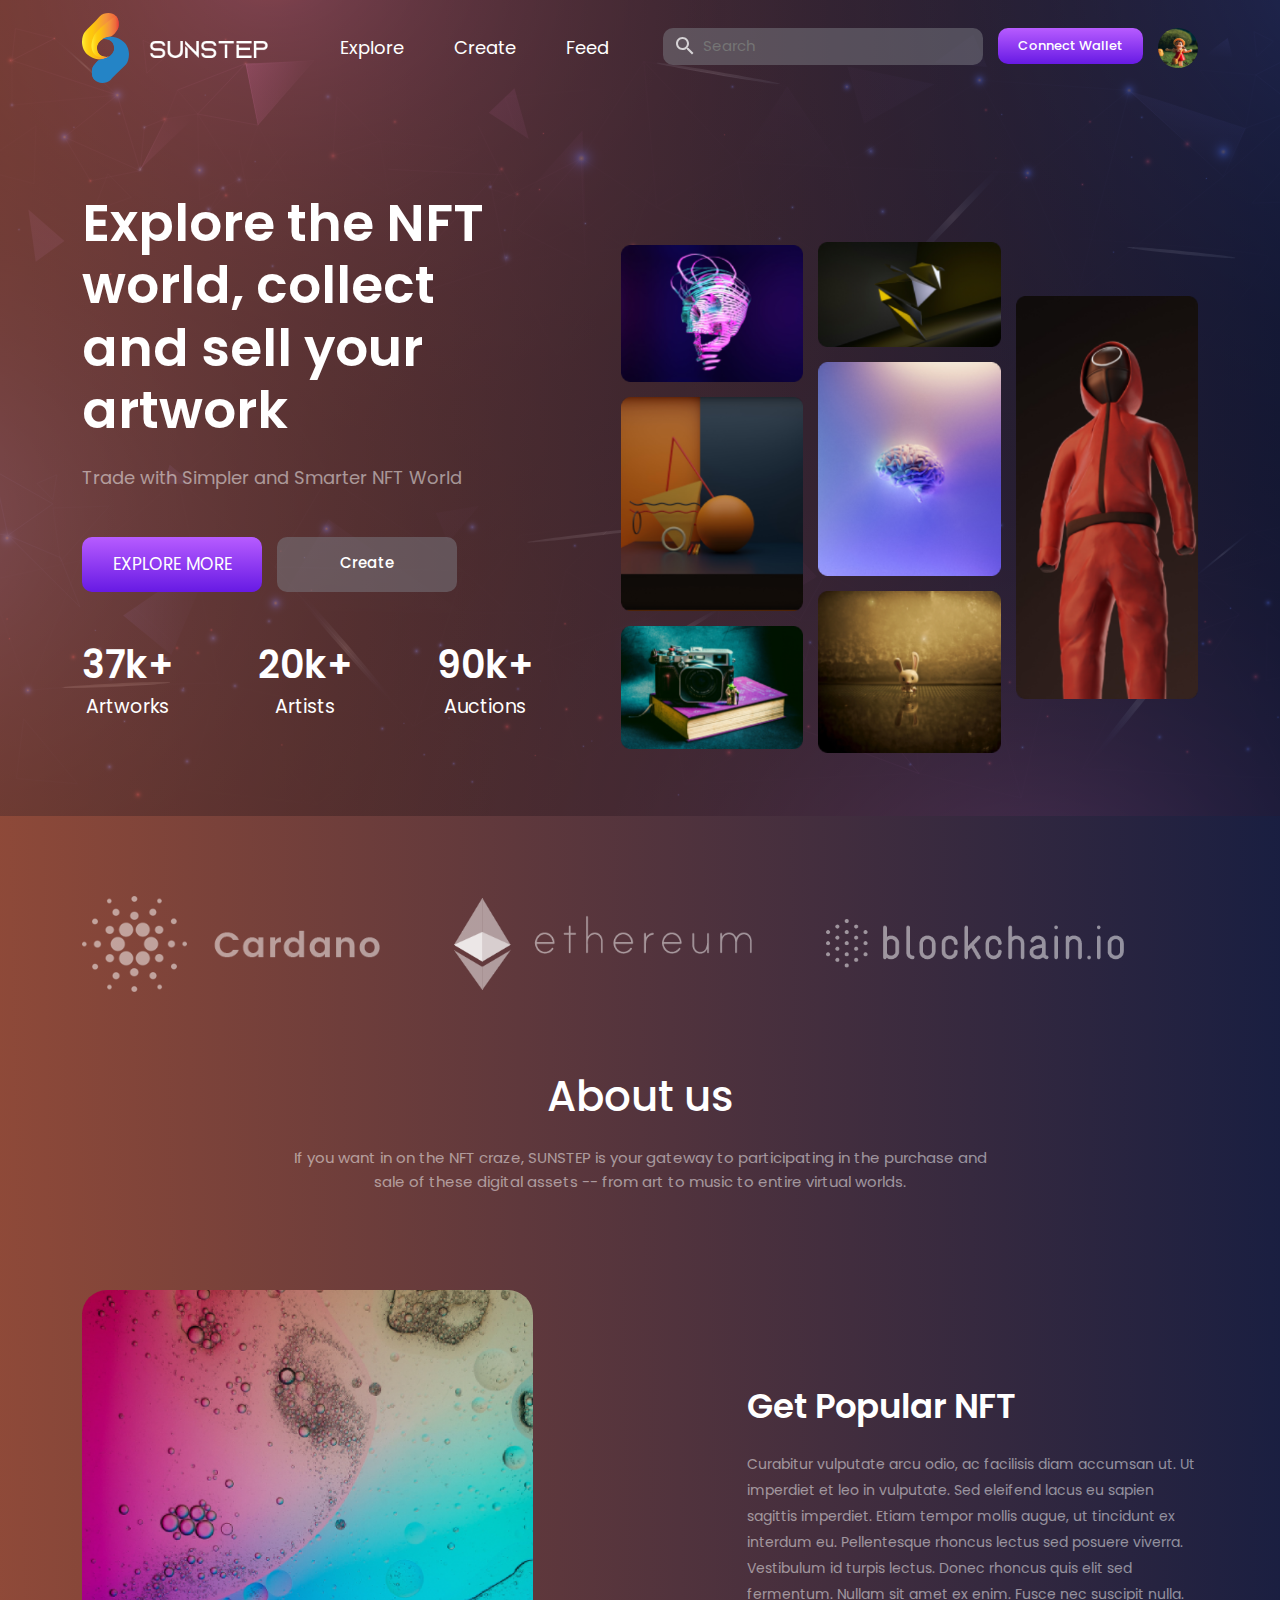
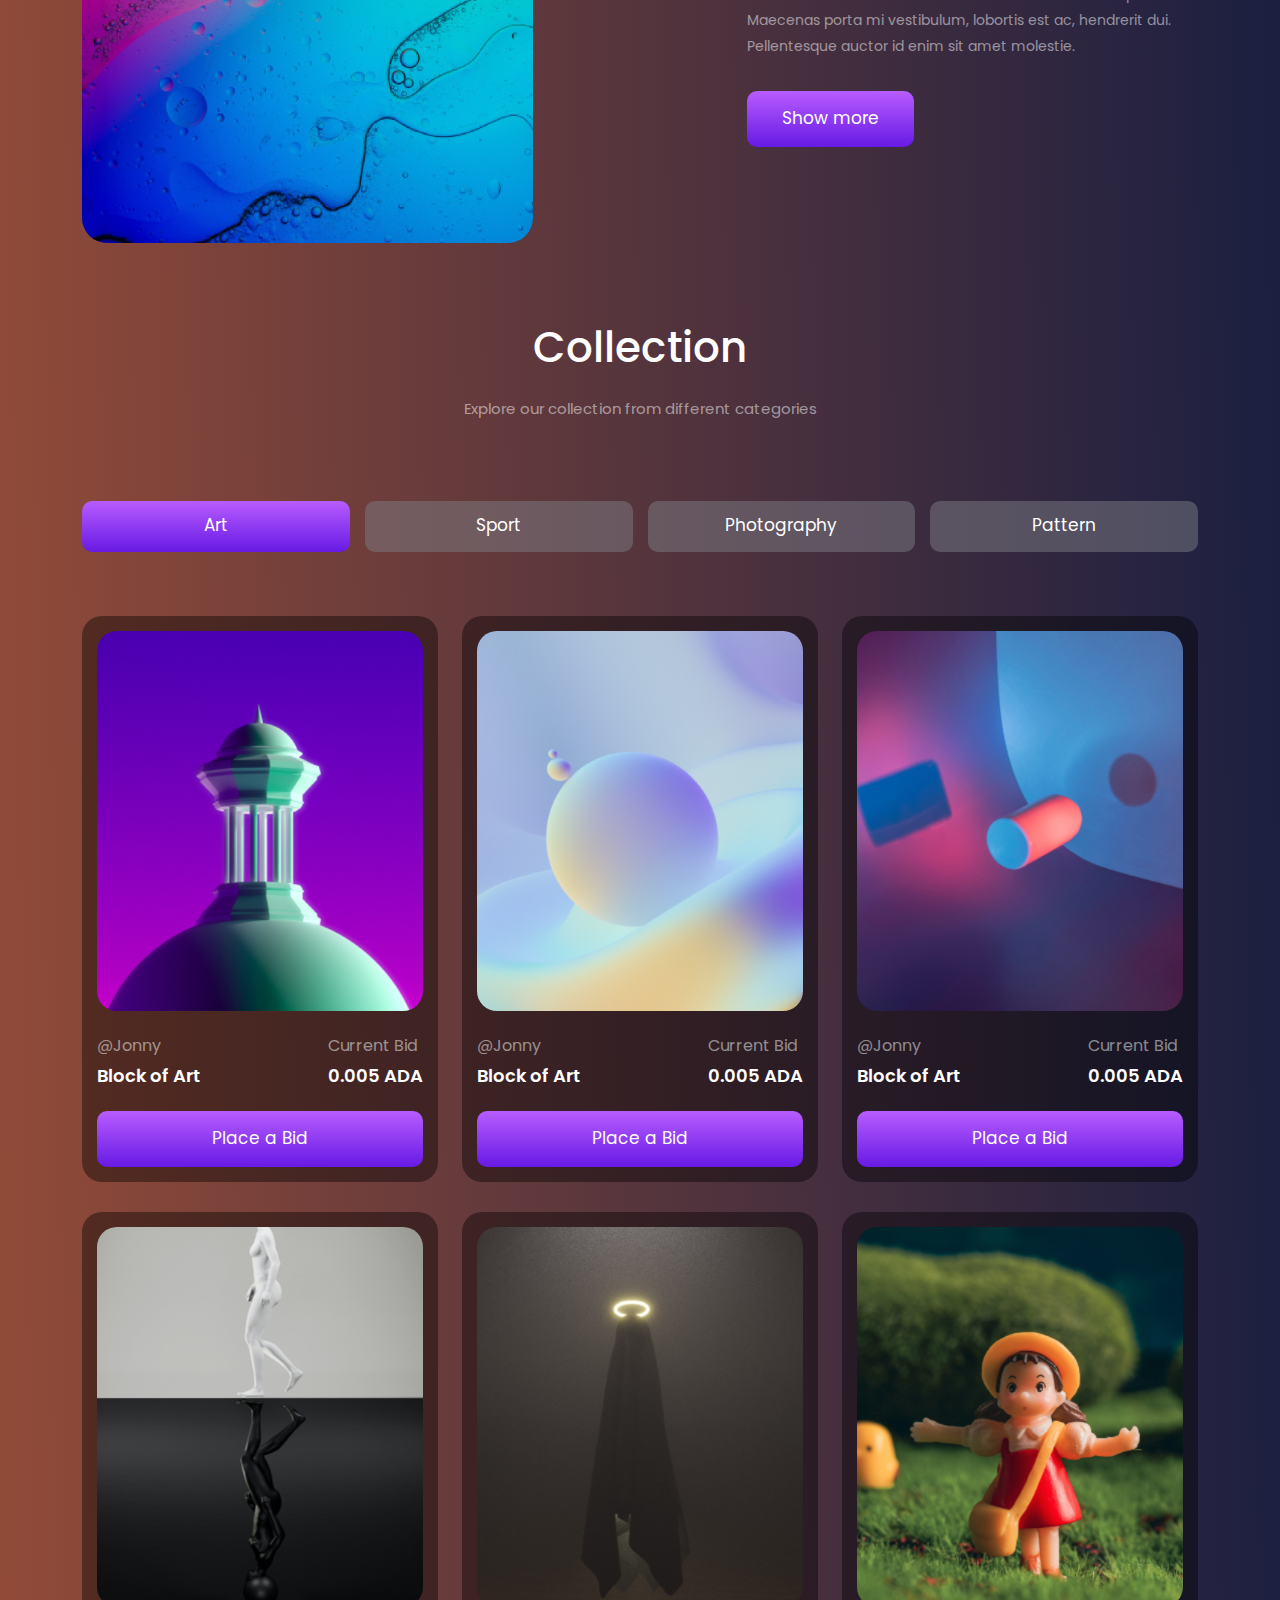
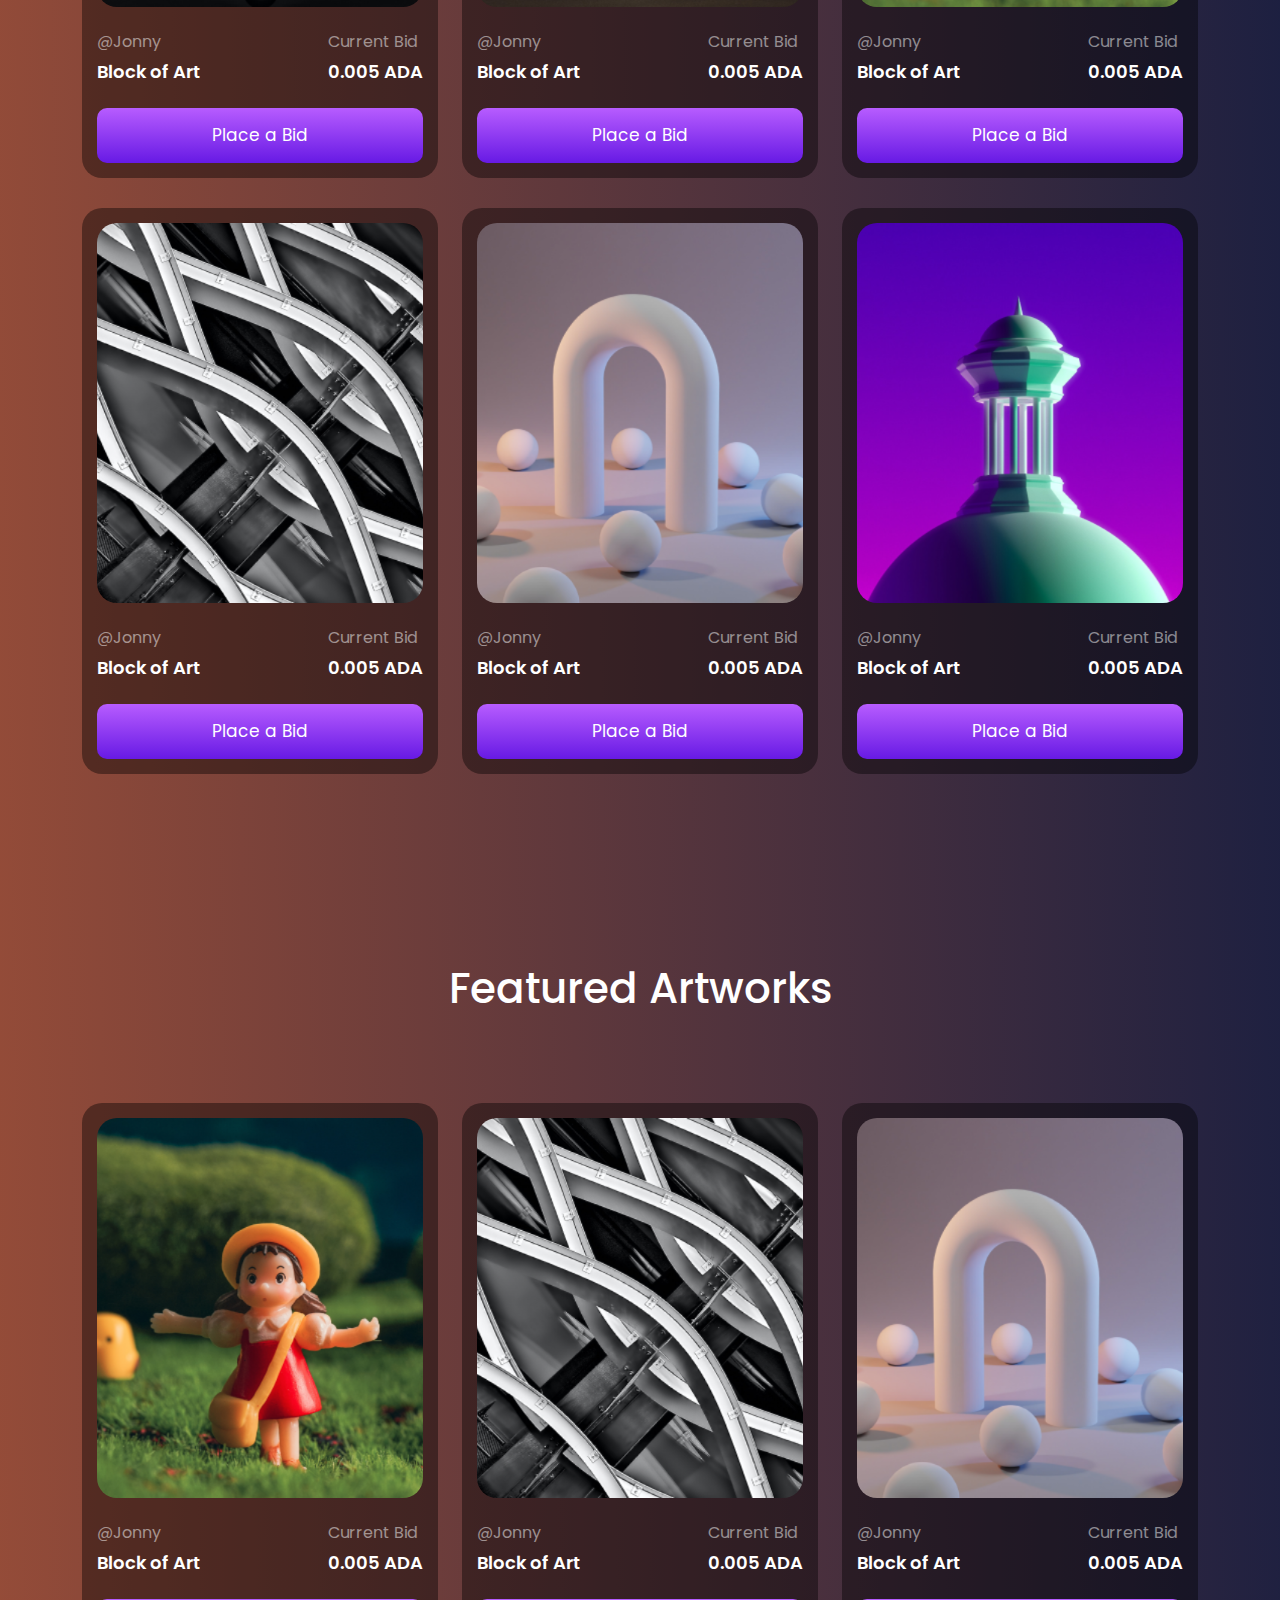
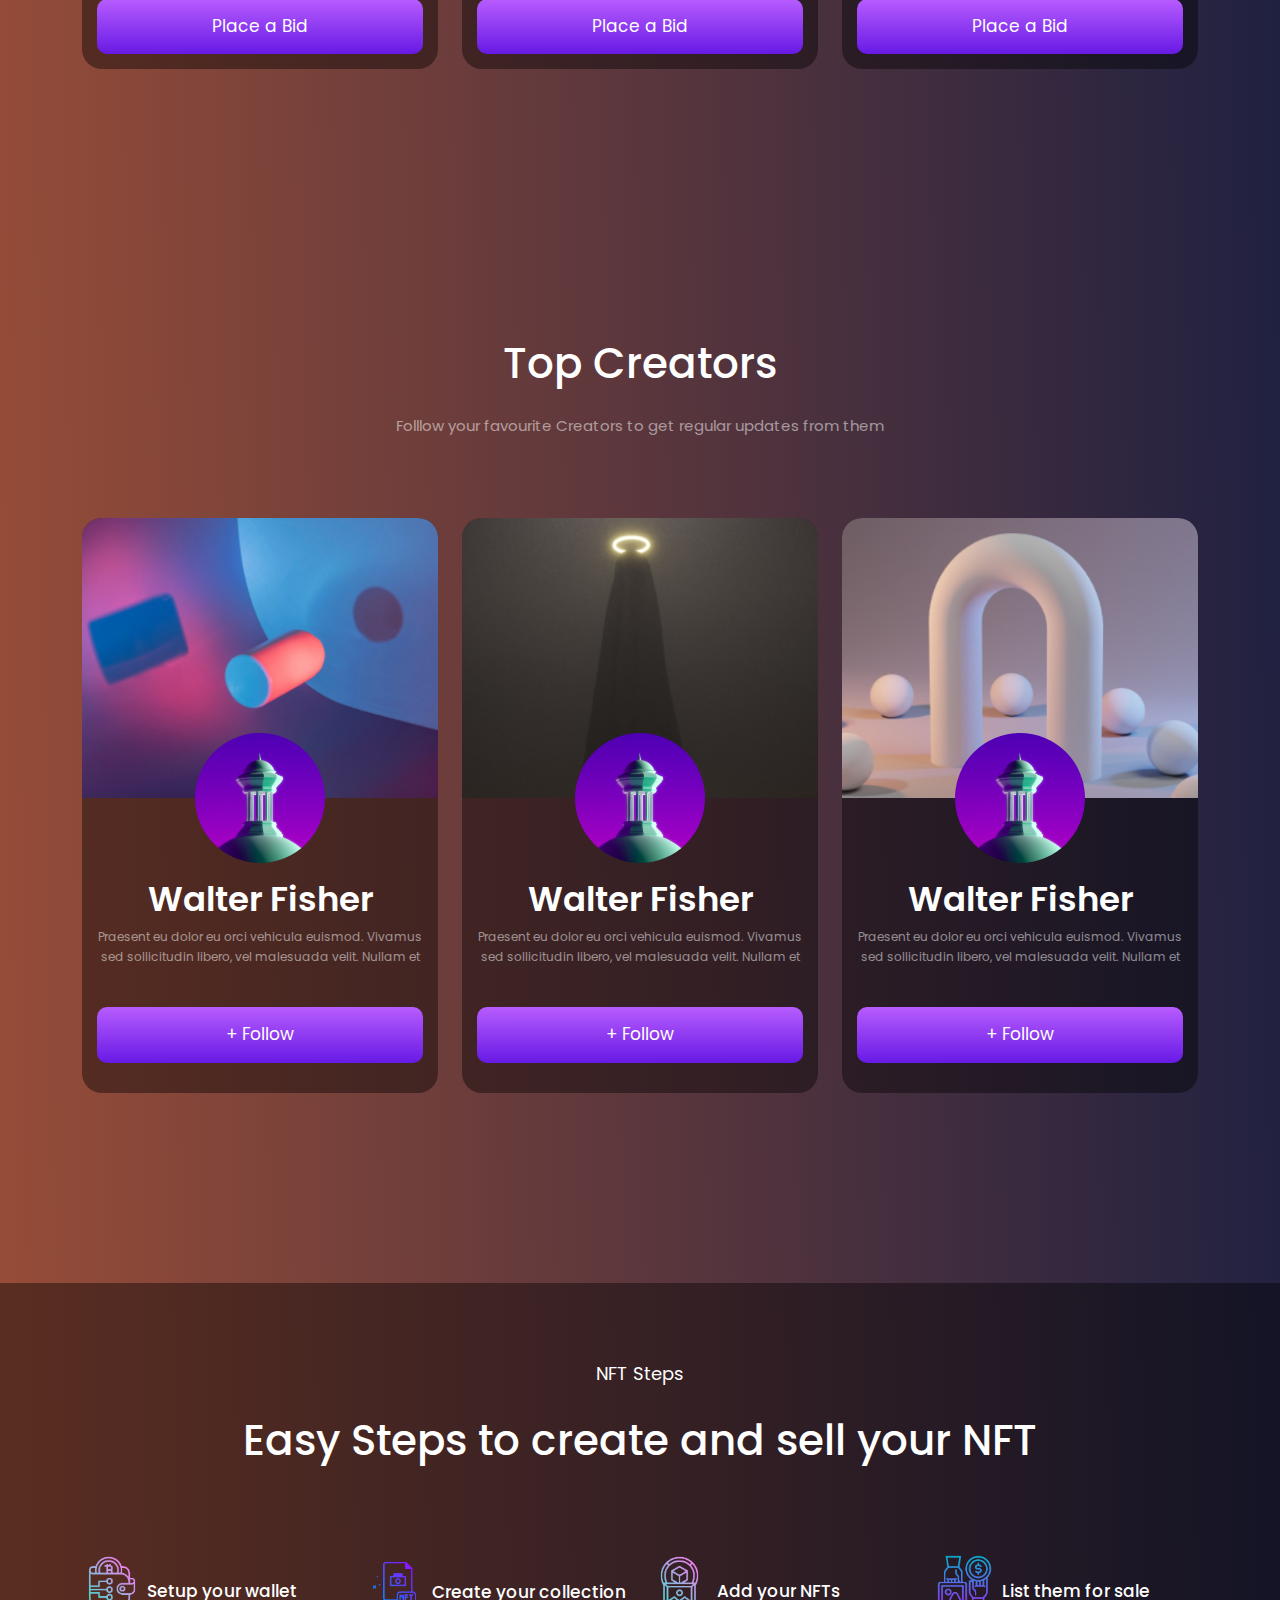
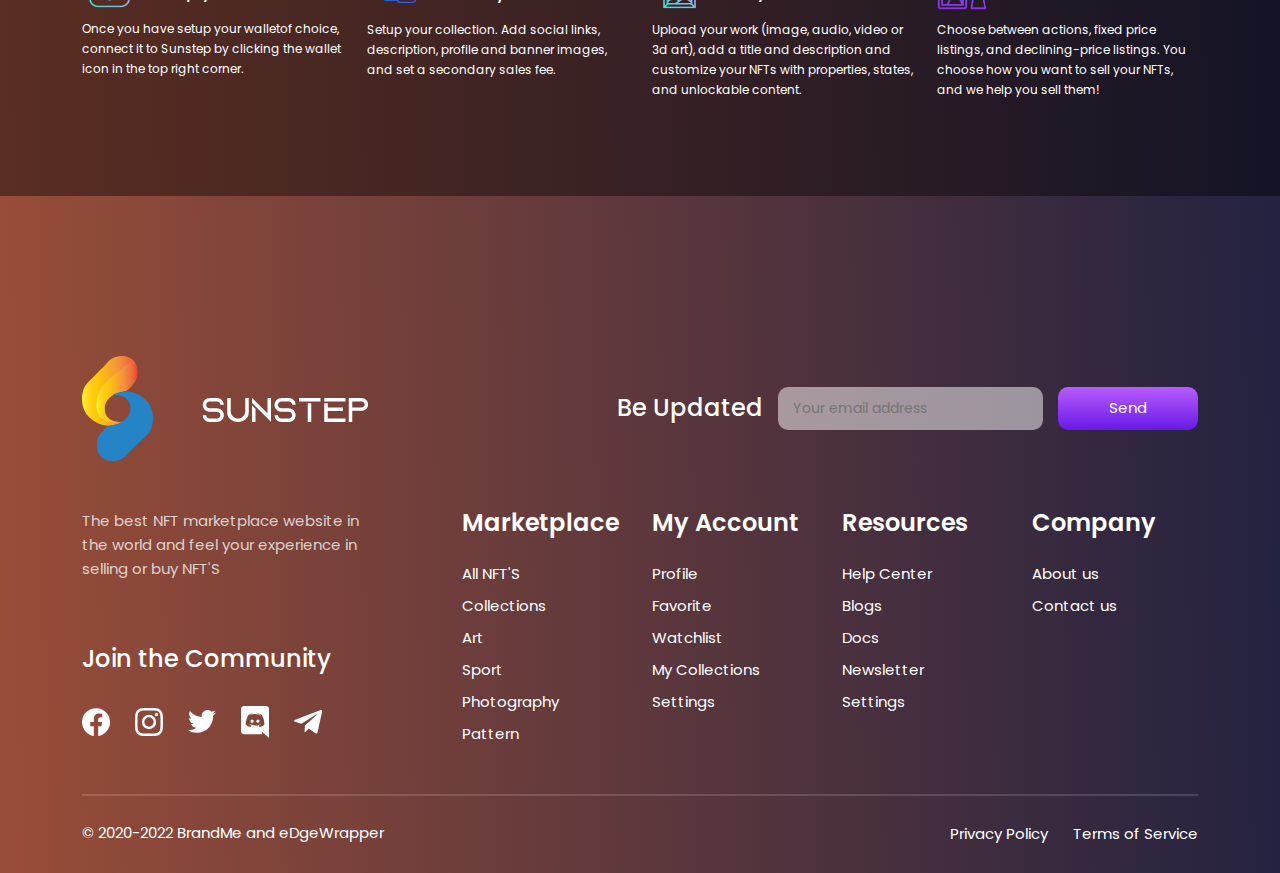
==== index.html @ 19ddb0e9 "work" ====
<!DOCTYPE html>
<html lang="en">

<head>
	<meta charset="utf-8">
	<meta http-equiv="X-UA-Compatible" content="IE=edge">
	<meta name="viewport"
		content="width=device-width, height=device-height, initial-scale=1.0, user-scalable=0, minimum-scale=1.0, maximum-scale=1.0">
	<title>SUNSTEP</title>
	<!-- custom font -->
	<link rel="preconnect" href="https://fonts.googleapis.com">
	<link rel="preconnect" href="https://fonts.gstatic.com" crossorigin>
	<link href="https://fonts.googleapis.com/css2?family=Poppins:wght@100;200;300;400;500;600;700&display=swap"
		rel="stylesheet">
	<!-- Bootstrap -->
	<link href="css/bootstrap.min.css" rel="stylesheet">
	<!-- custom css -->
	<link href="css/style.css" rel="stylesheet">

</head>

<body>

	<header class="headerwrap">
		<nav class="navbar navbar-expand-lg">
			<div class="container">
				<div class="navbar-brand">
					<a href="index.html">
						<div class="header-logo-brand">
							<img src="images/logo.svg" class="logo-slot" alt="" />
							<img src="images/product-title.png" class="product-slot" alt="" />
						</div>
					</a>
				</div>

				<div class="collapse navbar-collapse navbar-center" id="navbarsExample03">
					<ul class="navbar-nav ml-auto">
						<li>
							<a href="#">Explore</a>
						</li>
						<li>
							<a href="#">Create</a>
						</li>
						<li>
							<a href="#">Feed</a>
						</li>
					</ul>
				</div>
				<button class="navbar-toggler" type="button" data-bs-toggle="collapse"
					data-bs-target="#navbarsExample03" aria-controls="navbarsExample03" aria-expanded="false"
					aria-label="Toggle navigation">
					<span></span>
					<span></span>
					<span></span>
				</button>
				<div class="header-rightcol">
					<div class="header-search">
						<input type="text" placeholder="Search" />
						<div class="header-search-icon">
							<svg xmlns="http://www.w3.org/2000/svg" height="24px" viewBox="0 0 24 24" width="24px" fill="#333333">
								<path d="M0 0h24v24H0V0z" fill="none" />
								<path
								  d="M15.5 14h-.79l-.28-.27C15.41 12.59 16 11.11 16 9.5 16 5.91 13.09 3 9.5 3S3 5.91 3 9.5 5.91 16 9.5 16c1.61 0 3.09-.59 4.23-1.57l.27.28v.79l5 4.99L20.49 19l-4.99-5zm-6 0C7.01 14 5 11.99 5 9.5S7.01 5 9.5 5 14 7.01 14 9.5 11.99 14 9.5 14z" />
							  </svg>
						</div>
					</div>
					<div class="header-connect">
						<div class="connect-col">
							<button type="button" class="connect-btn">Connect Wallet</button>
						</div>
						<div class="connect-user">
							<img src="images/img06.png" />
						</div>
					</div>
				</div>
			</div>
		</nav>
	</header>
	<div class="home-banner-wrap">
		<div class="home-banner-img">
			<img src="images/homebg.svg" />
		</div>
		<div class="home-banner-content">
			<div class="container">
				<div class="row home-banner-row">
					<div class="col-md-5">
						<div class="banner-area-info">
							<h2>Explore the NFT world, collect and sell your artwork</h2>
							<p>Trade with Simpler and Smarter NFT World</p>
							<div class="home-banner-action">
								<a href="#" class="btn primary-btn">EXPLORE MORE</a>
								<a href="#" class="btn create-btn">Create</a>
							</div>
							<div class="home-count-section">
								<div class="count-col">
									<span class="count-no">37k+</span>
									<span class="collect-area">Artworks</span>
								</div>
								<div class="count-col">
									<span class="count-no">20k+</span>
									<span class="collect-area">Artists</span>
								</div>
								<div class="count-col">
									<span class="count-no">90k+</span>
									<span class="collect-area">Auctions</span>
								</div>
							</div>
						</div>
					</div>
					<div class="col-md-7">
						<div class="home-art-imgsection">
							<div class="home-imgart-col">
								<div class="home-imgart-box">
									<img src="images/home-banner-img01.png" alt="" />
								</div>
								<div class="home-imgart-box">
									<img src="images/home-banner-img02.png" alt="" />
								</div>
								<div class="home-imgart-box">
									<img src="images/home-banner-img03.png" alt="" />
								</div>
							</div>
							<div class="home-imgart-col">
								<div class="home-imgart-box">
									<img src="images/home-banner-img04.png" alt="" />
								</div>
								<div class="home-imgart-box">
									<img src="images/home-banner-img05.png" alt="" />
								</div>
								<div class="home-imgart-box">
									<img src="images/home-banner-img06.png" alt="" />
								</div>
							</div>
							<div class="home-imgart-col">
								<div class="home-imgart-box">
									<img src="images/home-banner-img07.png" alt="" />
								</div>
							</div>
						</div>
					</div>
				</div>
			</div>
		</div>
	</div>


	<div class="home-logo-section">
		<div class="container">
			<div class="home-logo-row">
				<div class="logo-col">
					<img src="images/cardano-logo.png" />
				</div>
				<div class="logo-col">
					<img src="images/ethereum-logo.png" />
				</div>
				<div class="logo-col">
					<img src="images/blockchain-logo.png" />
				</div>
			</div>
		</div>
	</div>

	<div class="about-wrap">
		<div class="container">
			<div class="step-heading-row">
				<h2>About us</h2>
				<p>If you want in on the NFT craze, SUNSTEP is your gateway to participating in the purchase and sale of
					these digital assets -- from art to music to entire virtual worlds.</p>
			</div>
			<div class="row about-row">
				<div class="col-md-5">
					<div class="about-img">
						<img src="images/about.png" />
					</div>
				</div>
				<div class="col-md-5 offset-md-2 align-self-center">
					<div class="about-content">
						<h3>Get Popular NFT</h3>
						<p>Curabitur vulputate arcu odio, ac facilisis diam accumsan ut. Ut imperdiet et leo in
							vulputate. Sed eleifend lacus eu sapien sagittis imperdiet. Etiam tempor mollis augue, ut
							tincidunt ex interdum eu. Pellentesque rhoncus lectus sed posuere viverra. Vestibulum id
							turpis lectus. Donec rhoncus quis elit sed fermentum. Nullam sit amet ex enim. Fusce nec
							suscipit nulla. Maecenas porta mi vestibulum, lobortis est ac, hendrerit dui. Pellentesque
							auctor id enim sit amet molestie.</p>
						<a href="#" class="btn primary-btn">Show more</a>
					</div>
				</div>
			</div>
		</div>
	</div>

	<div class="artworks-wrap">
		<div class="container">
			<div class="step-heading-row">
				<h2>Collection</h2>
				<p>Explore our collection from different categories</p>
			</div>
			<div class="collection-tab">
				<ul>
					<li>
						<a href="#" class="active">Art</a>
					</li>
					<li>
						<a href="#">Sport</a>
					</li>
					<li>
						<a href="#">Photography</a>
					</li>
					<li>
						<a href="#">Pattern</a>
					</li>
				</ul>
			</div>
			<div class="row artworks-row">
				<div class="col-md-4">
					<div class="featured-box">
						<div class="featured-imgbox">
							<img src="images/img01.png" />
						</div>
						<div class="featured-information">
							<div class="featured-user-info">
								<span class="user-name-bid">@Jonny</span>
								<span class="user-featured-title-bid">Block of Art</span>
							</div>
							<div class="featured-bid">
								<span class="user-name-bid">Current Bid</span>
								<span class="user-featured-title-bid">0.005 ADA</span>
							</div>
						</div>
						<div class="featured-action">
							<button type="button" class="btn primary-btn">Place a Bid</button>
						</div>
					</div>
				</div>
				<div class="col-md-4">
					<div class="featured-box">
						<div class="featured-imgbox">
							<img src="images/img02.png" />
						</div>
						<div class="featured-information">
							<div class="featured-user-info">
								<span class="user-name-bid">@Jonny</span>
								<span class="user-featured-title-bid">Block of Art</span>
							</div>
							<div class="featured-bid">
								<span class="user-name-bid">Current Bid</span>
								<span class="user-featured-title-bid">0.005 ADA</span>
							</div>
						</div>
						<div class="featured-action">
							<button type="button" class="btn primary-btn">Place a Bid</button>
						</div>
					</div>
				</div>
				<div class="col-md-4">
					<div class="featured-box">
						<div class="featured-imgbox">
							<img src="images/img03.png" />
						</div>
						<div class="featured-information">
							<div class="featured-user-info">
								<span class="user-name-bid">@Jonny</span>
								<span class="user-featured-title-bid">Block of Art</span>
							</div>
							<div class="featured-bid">
								<span class="user-name-bid">Current Bid</span>
								<span class="user-featured-title-bid">0.005 ADA</span>
							</div>
						</div>
						<div class="featured-action">
							<button type="button" class="btn primary-btn">Place a Bid</button>
						</div>
					</div>
				</div>
				<div class="col-md-4">
					<div class="featured-box">
						<div class="featured-imgbox">
							<img src="images/img04.png" />
						</div>
						<div class="featured-information">
							<div class="featured-user-info">
								<span class="user-name-bid">@Jonny</span>
								<span class="user-featured-title-bid">Block of Art</span>
							</div>
							<div class="featured-bid">
								<span class="user-name-bid">Current Bid</span>
								<span class="user-featured-title-bid">0.005 ADA</span>
							</div>
						</div>
						<div class="featured-action">
							<button type="button" class="btn primary-btn">Place a Bid</button>
						</div>
					</div>
				</div>
				<div class="col-md-4">
					<div class="featured-box">
						<div class="featured-imgbox">
							<img src="images/img05.png" />
						</div>
						<div class="featured-information">
							<div class="featured-user-info">
								<span class="user-name-bid">@Jonny</span>
								<span class="user-featured-title-bid">Block of Art</span>
							</div>
							<div class="featured-bid">
								<span class="user-name-bid">Current Bid</span>
								<span class="user-featured-title-bid">0.005 ADA</span>
							</div>
						</div>
						<div class="featured-action">
							<button type="button" class="btn primary-btn">Place a Bid</button>
						</div>
					</div>
				</div>
				<div class="col-md-4">
					<div class="featured-box">
						<div class="featured-imgbox">
							<img src="images/img06.png" />
						</div>
						<div class="featured-information">
							<div class="featured-user-info">
								<span class="user-name-bid">@Jonny</span>
								<span class="user-featured-title-bid">Block of Art</span>
							</div>
							<div class="featured-bid">
								<span class="user-name-bid">Current Bid</span>
								<span class="user-featured-title-bid">0.005 ADA</span>
							</div>
						</div>
						<div class="featured-action">
							<button type="button" class="btn primary-btn">Place a Bid</button>
						</div>
					</div>
				</div>
				<div class="col-md-4">
					<div class="featured-box">
						<div class="featured-imgbox">
							<img src="images/img07.png" />
						</div>
						<div class="featured-information">
							<div class="featured-user-info">
								<span class="user-name-bid">@Jonny</span>
								<span class="user-featured-title-bid">Block of Art</span>
							</div>
							<div class="featured-bid">
								<span class="user-name-bid">Current Bid</span>
								<span class="user-featured-title-bid">0.005 ADA</span>
							</div>
						</div>
						<div class="featured-action">
							<button type="button" class="btn primary-btn">Place a Bid</button>
						</div>
					</div>
				</div>
				<div class="col-md-4">
					<div class="featured-box">
						<div class="featured-imgbox">
							<img src="images/img08.png" />
						</div>
						<div class="featured-information">
							<div class="featured-user-info">
								<span class="user-name-bid">@Jonny</span>
								<span class="user-featured-title-bid">Block of Art</span>
							</div>
							<div class="featured-bid">
								<span class="user-name-bid">Current Bid</span>
								<span class="user-featured-title-bid">0.005 ADA</span>
							</div>
						</div>
						<div class="featured-action">
							<button type="button" class="btn primary-btn">Place a Bid</button>
						</div>
					</div>
				</div>
				<div class="col-md-4">
					<div class="featured-box">
						<div class="featured-imgbox">
							<img src="images/img01.png" />
						</div>
						<div class="featured-information">
							<div class="featured-user-info">
								<span class="user-name-bid">@Jonny</span>
								<span class="user-featured-title-bid">Block of Art</span>
							</div>
							<div class="featured-bid">
								<span class="user-name-bid">Current Bid</span>
								<span class="user-featured-title-bid">0.005 ADA</span>
							</div>
						</div>
						<div class="featured-action">
							<button type="button" class="btn primary-btn">Place a Bid</button>
						</div>
					</div>
				</div>
			</div>
		</div>
	</div>


	<div class="artworks-wrap">
		<div class="container">
			<div class="step-heading-row">
				<h2>Featured Artworks</h2>
			</div>
			<div class="row artworks-row">
				<div class="col-md-4">
					<div class="featured-box">
						<div class="featured-imgbox">
							<img src="images/img06.png" />
						</div>
						<div class="featured-information">
							<div class="featured-user-info">
								<span class="user-name-bid">@Jonny</span>
								<span class="user-featured-title-bid">Block of Art</span>
							</div>
							<div class="featured-bid">
								<span class="user-name-bid">Current Bid</span>
								<span class="user-featured-title-bid">0.005 ADA</span>
							</div>
						</div>
						<div class="featured-action">
							<button type="button" class="btn primary-btn">Place a Bid</button>
						</div>
					</div>
				</div>
				<div class="col-md-4">
					<div class="featured-box">
						<div class="featured-imgbox">
							<img src="images/img07.png" />
						</div>
						<div class="featured-information">
							<div class="featured-user-info">
								<span class="user-name-bid">@Jonny</span>
								<span class="user-featured-title-bid">Block of Art</span>
							</div>
							<div class="featured-bid">
								<span class="user-name-bid">Current Bid</span>
								<span class="user-featured-title-bid">0.005 ADA</span>
							</div>
						</div>
						<div class="featured-action">
							<button type="button" class="btn primary-btn">Place a Bid</button>
						</div>
					</div>
				</div>
				<div class="col-md-4">
					<div class="featured-box">
						<div class="featured-imgbox">
							<img src="images/img08.png" />
						</div>
						<div class="featured-information">
							<div class="featured-user-info">
								<span class="user-name-bid">@Jonny</span>
								<span class="user-featured-title-bid">Block of Art</span>
							</div>
							<div class="featured-bid">
								<span class="user-name-bid">Current Bid</span>
								<span class="user-featured-title-bid">0.005 ADA</span>
							</div>
						</div>
						<div class="featured-action">
							<button type="button" class="btn primary-btn">Place a Bid</button>
						</div>
					</div>
				</div>
			</div>
		</div>
	</div>

	<div class="creators-wrap">
		<div class="container">
			<div class="step-heading-row">
				<h2>Top Creators</h2>
				<p>Folllow your favourite Creators to get regular updates from them</p>
			</div>
			<div class="row creators-row">
				<div class="col-md-4">
					<div class="creators-box">
						<div class="creators-imgbox">
							<img src="images/img03.png" />
						</div>
						<div class="creators-content">
							<div class="creators-info">
								<div class="creators-userimg">
									<img src="images/img01.png" />
								</div>
								<h4>Walter Fisher</h4>
								<p>Praesent eu dolor eu orci vehicula euismod. Vivamus sed sollicitudin libero, vel
									malesuada velit. Nullam et</p>
							</div>
							<div class="featured-action">
								<button type="button" class="btn primary-btn">+ Follow</button>
							</div>
						</div>
					</div>
				</div>
				<div class="col-md-4">
					<div class="creators-box">
						<div class="creators-imgbox">
							<img src="images/img05.png" />
						</div>
						<div class="creators-content">
							<div class="creators-info">
								<div class="creators-userimg">
									<img src="images/img01.png" />
								</div>
								<h4>Walter Fisher</h4>
								<p>Praesent eu dolor eu orci vehicula euismod. Vivamus sed sollicitudin libero, vel
									malesuada velit. Nullam et</p>
							</div>
							<div class="featured-action">
								<button type="button" class="btn primary-btn">+ Follow</button>
							</div>
						</div>
					</div>
				</div>
				<div class="col-md-4">
					<div class="creators-box">
						<div class="creators-imgbox">
							<img src="images/img08.png" />
						</div>
						<div class="creators-content">
							<div class="creators-info">
								<div class="creators-userimg">
									<img src="images/img01.png" />
								</div>
								<h4>Walter Fisher</h4>
								<p>Praesent eu dolor eu orci vehicula euismod. Vivamus sed sollicitudin libero, vel
									malesuada velit. Nullam et</p>
							</div>
							<div class="featured-action">
								<button type="button" class="btn primary-btn">+ Follow</button>
							</div>
						</div>
					</div>
				</div>
			</div>
		</div>
	</div>

	<div class="nft-step-row">
		<div class="container">
			<div class="nft-step-heading">
				<span class="step-small-title">NFT Steps</span>
				<h2>Easy Steps to create and sell your NFT</h2>
			</div>
			<div class="row">
				<div class="col-md-3">
					<div class="nft-step-info">
						<div class="nft-step-title">
							<div class="nftstep-icon">
								<img src="images/crypto.png" alt="" />
							</div>
							<h3>Setup your wallet</h3>
						</div>
						<p>Once you have setup your walletof choice, connect it to Sunstep by clicking the wallet icon
							in the top right corner.</p>
					</div>
				</div>
				<div class="col-md-3">
					<div class="nft-step-info">
						<div class="nft-step-title">
							<div class="nftstep-icon">
								<img src="images/file.png" alt="" />
							</div>
							<h3>Create your collection</h3>
						</div>
						<p>Setup your collection. Add social links, description, profile and banner images, and set a
							secondary sales fee.</p>
					</div>
				</div>
				<div class="col-md-3">
					<div class="nft-step-info">
						<div class="nft-step-title">
							<div class="nftstep-icon">
								<img src="images/nft.png" alt="" />
							</div>
							<h3>Add your NFTs</h3>
						</div>
						<p>Upload your work (image, audio, video or 3d art), add a title and description and customize
							your NFTs with properties, states, and unlockable content.</p>
					</div>
				</div>
				<div class="col-md-3">
					<div class="nft-step-info">
						<div class="nft-step-title">
							<div class="nftstep-icon">
								<img src="images/photography.png" alt="" />
							</div>
							<h3>List them for sale</h3>
						</div>
						<p>Choose between actions, fixed price listings, and declining-price listings. You choose how
							you want to sell your NFTs, and we help you sell them!</p>
					</div>
				</div>
			</div>
		</div>
	</div>


	<footer class="footer-wrap">
		<div class="container">
			<div class="footer-top-row">
				<div class="footer-logo">
					<img src="images/logo.svg" alt="" />
					<img src="images/product-title.png" class="product-title" alt="" />
				</div>
				<div class="email-subscribe-row">
					<h4>Be Updated</h4>
					<div class="email-subscribe-form">
						<input type="text" placeholder="Your email address" class="email-input" />
						<button type="submit" class="email-send-btn">Send</button>
					</div>
				</div>
			</div>
			<div class="footer-middle-row">
				<div class="row">
					<div class="col-md-4">
						<p>The best NFT marketplace website in the world and feel your experience in selling or buy
							NFT'S</p>
						<div class="community-row">
							<h4>Join the Community</h4>
							<div class="social-link-item">
								<ul>
									<li>
										<a href="#">
											<svg xmlns="http://www.w3.org/2000/svg" width="40.154" height="40.154" viewBox="0 0 40.154 40.154">
												<path id="Icon_awesome-facebook" data-name="Icon awesome-facebook" d="M40.717,20.762A20.078,20.078,0,1,0,17.5,40.717V26.6H12.4V20.762h5.1v-4.45c0-5.062,3-7.858,7.583-7.858a30.717,30.717,0,0,1,4.495.394v4.968H27.048c-2.493,0-3.271,1.557-3.271,3.154v3.791h5.568L28.454,26.6H23.777V40.717A20.169,20.169,0,0,0,40.717,20.762Z" transform="translate(-0.563 -0.563)" fill="#fff"/>
											  </svg>											  
										</a>
									</li>
									<li>
										<a href="#">
											<svg xmlns="http://www.w3.org/2000/svg" width="40.154" height="40.154" viewBox="0 0 40.154 40.154">
												<path id="Icon_awesome-instagram" data-name="Icon awesome-instagram" d="M20.076,12.02A10.295,10.295,0,1,0,30.369,22.315,10.278,10.278,0,0,0,20.076,12.02Zm0,16.988a6.693,6.693,0,1,1,6.692-6.693,6.7,6.7,0,0,1-6.692,6.693ZM33.191,11.6a2.4,2.4,0,1,1-2.4-2.4A2.4,2.4,0,0,1,33.191,11.6Zm6.817,2.437c-.152-3.217-.887-6.066-3.243-8.413s-5.2-3.082-8.412-3.244c-3.314-.188-13.249-.188-16.563,0-3.207.152-6.056.887-8.412,3.235S.3,10.81.136,14.027c-.188,3.315-.188,13.252,0,16.567.152,3.217.887,6.066,3.243,8.413s5.2,3.082,8.412,3.243c3.314.188,13.249.188,16.563,0,3.216-.152,6.065-.887,8.412-3.244s3.082-5.2,3.243-8.413c.188-3.315.188-13.243,0-16.558ZM35.726,34.151a6.775,6.775,0,0,1-3.816,3.817c-2.643,1.048-8.913.806-11.834.806s-9.2.233-11.834-.806a6.775,6.775,0,0,1-3.816-3.817c-1.048-2.643-.806-8.915-.806-11.836s-.233-9.2.806-11.836A6.775,6.775,0,0,1,8.243,6.662c2.643-1.048,8.913-.806,11.834-.806s9.2-.233,11.834.806a6.775,6.775,0,0,1,3.816,3.817c1.048,2.643.806,8.915.806,11.836S36.774,31.517,35.726,34.151Z" transform="translate(0.005 -2.237)" fill="#fff"/>
											  </svg>																		
										</a>
									</li>
									<li>
										<a href="#">
											<svg xmlns="http://www.w3.org/2000/svg" width="43.128" height="35.028" viewBox="0 0 43.128 35.028">
												<path id="Icon_awesome-twitter" data-name="Icon awesome-twitter" d="M38.7,12.11c.027.383.027.766.027,1.149,0,11.685-8.894,25.149-25.149,25.149A24.979,24.979,0,0,1,0,34.441a18.286,18.286,0,0,0,2.135.109,17.7,17.7,0,0,0,10.974-3.776,8.855,8.855,0,0,1-8.265-6.13,11.147,11.147,0,0,0,1.669.137,9.349,9.349,0,0,0,2.326-.3A8.84,8.84,0,0,1,1.751,15.8V15.7a8.9,8.9,0,0,0,4,1.122A8.852,8.852,0,0,1,3.01,5a25.125,25.125,0,0,0,18.226,9.25,9.978,9.978,0,0,1-.219-2.025,8.848,8.848,0,0,1,15.3-6.048,17.4,17.4,0,0,0,5.61-2.135,8.815,8.815,0,0,1-3.886,4.871,17.72,17.72,0,0,0,5.09-1.368A19,19,0,0,1,38.7,12.11Z" transform="translate(0 -3.381)" fill="#fff"/>
											  </svg>																						
										</a>
									</li>
									<li>
										<a href="#">
											<svg xmlns="http://www.w3.org/2000/svg" width="33.383" height="38.151" viewBox="0 0 33.383 38.151">
												<path id="Icon_awesome-discord" data-name="Icon awesome-discord" d="M22.147,18.122A1.953,1.953,0,1,1,20.2,16,2.032,2.032,0,0,1,22.147,18.122ZM13.239,16a2.125,2.125,0,0,0,0,4.235,2.032,2.032,0,0,0,1.946-2.117A2.02,2.02,0,0,0,13.239,16ZM33.383,3.93V38.151c-4.806-4.247-3.269-2.841-8.851-8.031l1.011,3.529H3.911A3.92,3.92,0,0,1,0,29.72V3.93A3.92,3.92,0,0,1,3.911,0H29.472A3.92,3.92,0,0,1,33.383,3.93ZM27.946,22.013A25.545,25.545,0,0,0,25.2,10.892a9.433,9.433,0,0,0-5.36-2l-.267.305a12.7,12.7,0,0,1,4.75,2.423,16.209,16.209,0,0,0-14.25-.553c-.706.324-1.125.553-1.125.553a12.869,12.869,0,0,1,5.017-2.5l-.191-.229a9.433,9.433,0,0,0-5.36,2A25.545,25.545,0,0,0,5.666,22.013a6.916,6.916,0,0,0,5.818,2.9s.706-.858,1.278-1.583a5.933,5.933,0,0,1-3.338-2.251c.281.2.743.451.782.477a13.905,13.905,0,0,0,11.9.668A10.916,10.916,0,0,0,24.3,21.1a6.019,6.019,0,0,1-3.453,2.27c.572.725,1.259,1.545,1.259,1.545A6.973,6.973,0,0,0,27.946,22.013Z" fill="#fff"/>
											  </svg>																							
										</a>
									</li>
									<li>
										<a href="#">
											<svg xmlns="http://www.w3.org/2000/svg" width="37.193" height="31.191" viewBox="0 0 37.193 31.191">
												<path id="Icon_awesome-telegram-plane" data-name="Icon awesome-telegram-plane" d="M37.088,7.368,31.476,33.837c-.423,1.868-1.528,2.333-3.1,1.453l-8.552-6.3L15.7,32.957a2.148,2.148,0,0,1-1.719.839l.614-8.71,15.85-14.322c.689-.614-.149-.955-1.071-.34L9.78,22.761l-8.436-2.64c-1.835-.573-1.868-1.835.382-2.715l33-12.711c1.528-.573,2.864.34,2.366,2.673Z" transform="translate(-0.001 -4.528)" fill="#fff"/>
											  </svg>																					
										</a>
									</li>
								</ul>
							</div>
						</div>
					</div>
					<div class="col-md-2 col-6">
						<div class="footer-link-item">
							<h4>Marketplace</h4>
							<ul>
								<li><a href="#">All NFT'S</a></li>
								<li><a href="#">Collections</a></li>
								<li><a href="#">Art</a></li>
								<li><a href="#">Sport</a></li>
								<li><a href="#">Photography</a></li>
								<li><a href="#">Pattern</a></li>
							</ul>
						</div>
					</div>
					<div class="col-md-2 col-6">
						<div class="footer-link-item">
							<h4>My Account</h4>
							<ul>
								<li><a href="#">Profile</a></li>
								<li><a href="#">Favorite</a></li>
								<li><a href="#">Watchlist</a></li>
								<li><a href="#">My Collections</a></li>
								<li><a href="#">Settings</a></li>
							</ul>
						</div>
					</div>
					<div class="col-md-2 col-6">
						<div class="footer-link-item">
							<h4>Resources</h4>
							<ul>
								<li><a href="#">Help Center</a></li>
								<li><a href="#">Blogs</a></li>
								<li><a href="#">Docs</a></li>
								<li><a href="#">Newsletter</a></li>
								<li><a href="#">Settings</a></li>
							</ul>
						</div>
					</div>
					<div class="col-md-2 col-6">
						<div class="footer-link-item">
							<h4>Company</h4>
							<ul>
								<li><a href="#">About us</a></li>
								<li><a href="#">Contact us</a></li>
							</ul>
						</div>
					</div>
				</div>
			</div>
			<div class="footer-copy-right">
				<p>&#169; 2020-2022 BrandMe and eDgeWrapper</p>
				<ul>
					<li><a href="#">Privacy Policy</a></li>
					<li><a href="#">Terms of Service</a></li>
				</ul>
			</div>
		</div>
	</footer>
</body>

</html>
---- css/style.css ----
@import url('https://fonts.googleapis.com/css2?family=Poppins:wght@400;500;600;700&display=swap');
body {
color: #4e5665;
font-size: 14px;
font-family: 'Poppins', sans-serif;
margin: 0;
padding: 0;
background: linear-gradient(89deg, #984D38 0%, #181E41 100%) 0% 0%;
}
a {
color: #4991c4;
text-decoration: none;
outline: 0;
border: 0;
cursor: pointer;
}
a.hover-line:hover {
text-decoration: underline;
}
img {
border: 0;
outline: 0;
vertical-align: middle;
}
h1,h2,h3,h4,h5,h6{color: #fff;}
p{color:#fff; font-size: 14px; line-height:24px;}
ul{padding: 0; margin: 0; list-style: none;}

h2{
    font-size: 42px;
    line-height: 1.2;
    font-weight: 500;
    color: #fff;
}
.primary-btn{
    background: linear-gradient(180deg, #B75CFF 0%, #671AE4 100%) 0% 0%;
    border: none;
    border-radius: 10px;   
    padding: 15px 35px;
    font-size: 17px;
    font-weight: 400;
    color: #FFFFFF;
}
.primary-btn:hover{
    background: linear-gradient(180deg, #671AE4 0%, #B75CFF 100%) 0% 0%;
    color: #fff;
}


.home-header img{
    max-width: 100%;
}
.home-banner-wrap{
    position: relative;
    padding: 12rem 0 3rem;
    overflow: hidden;
}
.home-banner-content{
    position: relative;
    z-index: 2;  
}
.home-banner-img{
    position: absolute;
    left: 0;
    width: 100%;
    top: 0;
    bottom: 0;
}
.home-banner-img img{
    width: 100%;
    height: 100%;
    object-fit: cover;
    opacity: .5;
}
.banner-area-info h2{
    font-size: 52px;
    line-height: 1.2;
    font-weight: 600;
    color: #FFFFFF;
    margin-bottom: 1.5rem;
}
.banner-area-info p{
    font-size: 18px;
    line-height: 1.3;
    color: rgba(255,255,255,.5);
    margin-bottom: 3rem;
}
.home-banner-row{
    align-items: flex-end;
}
.home-count-section{
    display: flex;
    justify-content: space-between;
    text-align: center;   
    margin-bottom: 3rem;
}
.count-no{
    display: block;
    font-size: 38px;
    line-height: 1.3;
    font-weight: 600;
    color: #FFFFFF;
}
.collect-area{
    display: block;
    font-size: 19px;
    line-height: 1.3;
    color: #fff;
    margin-top: 5px;
}
.home-banner-action{
    display: flex;
    margin-bottom: 3rem;
}
.home-banner-action .btn{
    display: block;
    min-width: 180px;
    padding-left: 0;
    padding-right: 0;
}
.home-banner-action .btn +.btn{
    margin-left: 15px;
}
.create-btn{
    background: rgba(123,124,131,.5);
    border: none;
    border-radius: 10px;
    padding: 15px 35px;
    font-size: 15px;
    font-weight: 500;
    color: #FFFFFF;
}
.create-btn:hover{
    background: #000;
    color: #fff;
}
.home-art-imgsection{
    display: grid;
    align-items: center;
    grid-template-columns: 1fr 1fr 1fr;
    grid-gap: 15px;
    padding-left: 10%;
}
.home-imgart-box{
    margin-bottom: 15px;
}
.home-imgart-box img{
    width: 100%;
    border-radius: 8px;
}
/* Header Section */
.headerwrap{
    position: absolute;
    left: 0;
    top: 0;
    width: 100%;
    z-index: 5;
}
.header-logo-brand{
    display: flex;
    align-items: center;
}
.logo-slot{
   height: 70px;
}
.product-slot{
    margin-left: 20px;
    max-width: 120px;
}
.navbar-center{
    justify-content: center;
}
.navbar-nav li{
    margin: 0 25px;
}
.navbar-nav li a{
    position: relative;
    font-size: 18px;
    line-height: 26px;
    color: #fff; 
    transition: all .5s ease-in-out;
}
.navbar-nav li a::before{
    position: absolute;
    content: '';
    left: 0;
    bottom: 0;
    width: 0;
    background: #B75CFF;
    height: 2px;
    transition: all .5s ease-in-out;
}
.navbar-nav li a:hover{
    color: #B75CFF;  
}
.navbar-nav li a:hover::before{
    width: 100%;
}
.header-rightcol{
    display: flex;
}
.header-search{
    width: 320px;
    position: relative;
}
.header-search input{
    width: 100%;
    background: rgba(123,124,131,.5);
    border: none;
    border-radius: 10px;
    padding: 7px 25px;
    padding-left: 40px;
    font-size: 15px;
    color: #fff;
}
.header-search-icon{
    position: absolute;
    left: 10px;
    top: 6px;
}
.header-search-icon svg{
    fill: rgba(255,255,255,.75);
}
.header-search input:focus{
    outline: none;
}
.header-connect{
    display: flex;
}
.connect-col{
    margin: 0 15px;
}
.connect-btn{
    background: linear-gradient(180deg, #B75CFF 0%, #671AE4 100%) 0% 0%;
    border: none;
    border-radius: 10px;   
    padding: 8px 20px;
    font-size: 13px;
    font-weight: 500;
    color: #FFFFFF;
}
.connect-btn:hover{
    background: linear-gradient(180deg, #671AE4 0%, #B75CFF 100%) 0% 0%;
    color: #fff;
}
.connect-user{
    width: 40px;
    height: 40px;
}
.connect-user img{
    width: 100%;
    height: 100%;
    border-radius: 100%;
    object-fit: cover;
}
/*Home Logo Section */
.home-logo-section{
    padding: 5rem 0;
}
.home-logo-row{
    display: flex;
    align-items: center;
    justify-content: space-between;
}
.logo-col{
    width: 33.333%;
}
.logo-col img{
    max-width: 80%;
}
/*About Section */
.about-row{
    padding-top: 1rem;
}
.about-img img{
    max-width: 100%;
    border-radius: 25px;
}
.about-content h3{
    font-size: 34px;
    line-height: 1.2;
    font-weight: 600;
    color: #fff;
}
.about-content p{
    font-size: 14px;
    line-height: 26px;
    color: rgba(255,255,255,.5);
    padding: 1rem 0;
}

/*creators Works */
.step-heading-row{
    text-align: center;
    padding-bottom: 5rem;
}
.step-heading-row p{
    font-size: 15px;
    line-height: 24px;
    color: rgba(255,255,255,.5);
    padding-top: 1rem;
    max-width: 700px;
    margin: 0 auto;
}
.creators-wrap{
    padding: 10rem 0;
}
.creators-box{
    background: rgba(0,0,0,.4);
    border-radius: 20px;
    margin-bottom: 30px;
}
.creators-imgbox{
    height: 280px; 
 }
 .creators-imgbox img{
     width: 100%;
     height: 100%;
     object-fit: cover;
     border-radius: 20px 20px 0 0;
 }
 .creators-content{
     padding: 0 15px 30px;
     text-align: center;
 }
 .creators-info {
     padding-bottom: 1.5rem;
 }
 .creators-info h4{
     font-size: 34px;
     line-height: 1.2;
     font-weight: 600;
     color: #fff;
 }
 .creators-info p{
    font-size: 12px;
    line-height: 20px;
    color: rgba(255,255,255,.5);
}
.creators-userimg{
    width: 130px;
    height: 130px;
    margin: -65px auto 1rem;
}
.creators-userimg img{
    width: 100%;
    height: 100%;
    border-radius: 100%;
    object-fit: cover;
}
/*Art Works */
.artworks-wrap{
    padding: 5rem 0;
}

.featured-box{
    background: rgba(0,0,0,.4);
    border-radius: 20px;
    padding: 15px;
    margin-bottom: 30px;
}
.featured-imgbox{
   height: 380px; 
}
.featured-imgbox img{
    width: 100%;
    height: 100%;
    object-fit: cover;
    border-radius: 20px;
}
.featured-action button{
    width: 100%;
}
.featured-information{
    display: flex;
    justify-content: space-between;
    padding: 25px 0;
}
.user-name-bid{
    display: block;
    font-size: 16px;
    line-height: 1.2;
    color: rgba(255,255,255,.5);
    margin-bottom: 10px;
}
.user-featured-title-bid{
    display: block;
    font-size: 18px;
    font-weight: 600;
    line-height: 1.2;
    color: #fff;
}
.collection-tab{
    margin-bottom: 4rem;
}
.collection-tab ul{
    display: grid;
    grid-template-columns: 1fr 1fr 1fr 1fr;
    grid-column-gap: 15px;
}
.collection-tab ul li a{
    display: block;
    text-align: center;
    background: rgba(123,124,131,.5);
    border-radius: 10px;
    padding: 14px 0 16px;
    font-size: 17px;
    line-height: 1.2;
    color: #fff;
}
.collection-tab ul li a.active{
    background: linear-gradient(180deg, #B75CFF 0%, #671AE4 100%) 0% 0%;
}

/* nft step */
.nft-step-row{
    background: rgba(0,0,0,.4);
    padding: 5rem 0;
}
.nft-step-heading{
    text-align: center;
    padding-bottom: 5rem;
}
.step-small-title{
    display: block;
    font-size: 18px;
    line-height: 1.2;
    color: #fff;
    padding-bottom: 2rem;
}
.nft-step-title{
    display: flex;
    align-items: flex-end;
    padding-bottom: 10px;
}
.nft-step-info h3{
    font-size: 17px;
    line-height: 1.2;
    font-weight: 500;
    color: #fff;
}
.nft-step-info{
    margin-bottom: 1rem;
}
.nft-step-info p{
    font-size: 12px;
    line-height: 20px;
    color: #fff;
}
.nftstep-icon img{
    max-width: 55px;
    margin-right: 10px;
}

/* Footer */
.footer-wrap{
    padding-top: 10rem;
}
.footer-top-row{
    display: flex;
    align-items: center;
    flex-wrap: wrap;
    justify-content: space-between;
}
.footer-logo{
    display: flex;
    align-items: center;
}
.product-title{
    margin-left: 3rem;
}
.email-subscribe-row{
    display: grid;
    align-items: center;
    grid-template-columns: auto 1fr;
    grid-column-gap: 15px;
}
.email-subscribe-row h4{
    margin: 0;
}
.email-subscribe-form{
    display: grid;
    grid-template-columns: 1fr auto;
    grid-column-gap: 15px;
    width: 420px;
}
.email-input{
    width: 100%;
    background: rgba(255,255,255,.5);
    border: none;
    padding: 10px 15px;
    border-radius: 10px;
    color: #fff;
}
.email-input:focus{
    outline: none;
}
.email-send-btn{
    background: transparent linear-gradient(180deg, #B75CFF 0%, #671AE4 100%) 0% 0%;
    border: none;
    border-radius: 10px;
    min-width: 140px;
    padding: 10px 0;
    font-size: 15px;
    color: #fff;
}
.footer-middle-row{
    padding: 3rem 0;
}
.footer-middle-row p{
    font-size: 15px;
    line-height: 24px;
    color: rgba(255,255,255,.75);
    max-width: 80%;
}
.footer-link-item h4{
    font-size: 24px;
    font-weight: 600;
    line-height: 1.2;
    color: #fff;
    margin-bottom: 1.5rem;
}
.footer-link-item ul{
    padding: 0;
    margin: 0;
}
.footer-link-item ul li:not(:last-child){
    margin-bottom: 8px;
}
.footer-link-item ul li a{
    position: relative;
    font-size: 15px;
    line-height: 24px;
    color: #fff;
    transition: all .5s ease-in-out;
}
.footer-link-item ul li a::before{
    position: absolute;
    content: '';
    left: 0;
    bottom: 0;
    width: 0;
    background: #B75CFF;
    height: 2px;
    transition: all .5s ease-in-out;
}
.footer-link-item ul li a:hover::before{
    width: 100%;
}
.footer-link-item ul li a:hover{
    color: #B75CFF;
    margin-left: 10px;
}
.footer-copy-right{
    display: flex;
    flex-wrap: wrap;
    justify-content: space-between;
    border-top: 2px solid rgba(255,255,255,.15);
    padding: 2em 0;
}
.footer-copy-right p{
    font-size: 15px;
    line-height: 1.2;
    color: #fff;
    margin-bottom: 0;
}
.footer-copy-right ul{
    display: flex;
    padding: 0;
    margin: 0;
}
.footer-copy-right ul li a {
    font-size: 15px;
    line-height: 1.2;
    color: #fff;
}
.footer-copy-right ul li a:hover{
    color: #B75CFF;
}
.footer-copy-right ul li:not(:last-child){
    margin-right: 25px;
}
.community-row{
    margin-top: 4rem;
}
.social-link-item ul{   
    padding: 1.5rem 0 0 0;
    margin: 0;
    display: flex;
    align-items: center;
    flex-wrap: wrap;
}
.social-link-item ul li:not(:last-child){
    margin-right: 25px;
}
.social-link-item ul li a{
    display: block;
    transition: all .5s ease-in-out;
}
.social-link-item ul li a:hover{
    position: relative;
    transform: translateY(-10px);
}
.social-link-item ul li a svg{
    width: 28px;
    height: auto;
}
.social-link-item ul li a path{
    fill: #fff;
}
.social-link-item ul li a:hover svg path{
    fill: #fdc80d;
}

/* ResPonsive */
@media screen and (max-width: 767px) {
    h2{
        font-size: 32px;
    }
    .header-rightcol{
        width: 100%;
    }
    .home-banner-img{
        bottom: auto;
        height: 142px;
        overflow: hidden;
    }
    .header-search{
        width: 100%;
        margin-top: 10px;
    }
    .header-connect{
        position: absolute;
        right: 15px;
        top: 15px;
    }
    .product-slot{
        display: none;
    }
    .logo-slot{
        height: 50px;
    }
    .banner-area-info h2{
        font-size: 34px;
    }
    .banner-area-info p{
        font-size: 14px;
        margin-bottom: 2rem;
    }
    .count-no{
        font-size: 28px;
    }
    .collect-area{
        font-size: 16px;
    }
    .home-banner-action .btn{
        width: 48%;
        min-width: auto;
    }
    .home-banner-action .btn +.btn{
        margin-left: 4%;
    }
    .home-art-imgsection{
        padding-left: 0;
    }
    .step-heading-row{
        padding-bottom: 1rem;
    }
    .step-heading-row p{
        font-size: 13px;
    }
    .about-content{
        padding-top: 2rem;
        text-align: center;
    }
    .about-content h3{
        font-size: 26px;
    }
    .collection-tab ul{
        grid-column-gap: 5px;    
    }
    .collection-tab ul li a{
        padding: 10px 0 10px;
        font-size: 12px;
    }
    .creators-info h4{
        font-size: 26px;
    }
    .creators-wrap{
        padding: 2rem 0;
    }
    .nft-step-heading{
        padding-bottom: 2rem;
    }
    .footer-copy-right p{
        font-size: 14px;
        text-align: center;
        margin-bottom: 1rem;
    }
    .footer-copy-right{
        justify-content: center;
    }
    .footer-copy-right ul li a{
        font-size: 14px;
    }
    .footer-link-item h4{
        font-size: 18px;
        font-weight: 500;
        margin-bottom: 10px;
    }
    .footer-link-item ul li a{
        font-size: 14px;
    }
    .footer-link-item ul li a:before{
        display: none;
    }
    .footer-link-item{
        padding-top: 1rem;
    }
    .footer-middle-row p{
        font-size: 14px;
        max-width: 100%;
    }
    .community-row{
        margin-top: 2rem;
    }
    .social-link-item ul{
        padding-top: 1rem;
        padding-bottom: 5px;
    }
    .email-subscribe-row{
        width: 100%;
        grid-template-columns: 1fr;
    }
    .email-subscribe-form{
        width: 100%;
        padding-top: 1rem;
    }
    .email-send-btn{
        min-width: 120px;
    }
    .footer-logo{
        display: none;
    }
    .footer-wrap{
        padding-top: 3rem;
    }
    .home-logo-section{
        padding: 2rem 0 3rem;
    }
    .home-logo-row{
        flex-wrap: wrap;
        justify-content: center;
    }
    .logo-col{
        width: 50%;
        margin-bottom: 15px;
    }
}
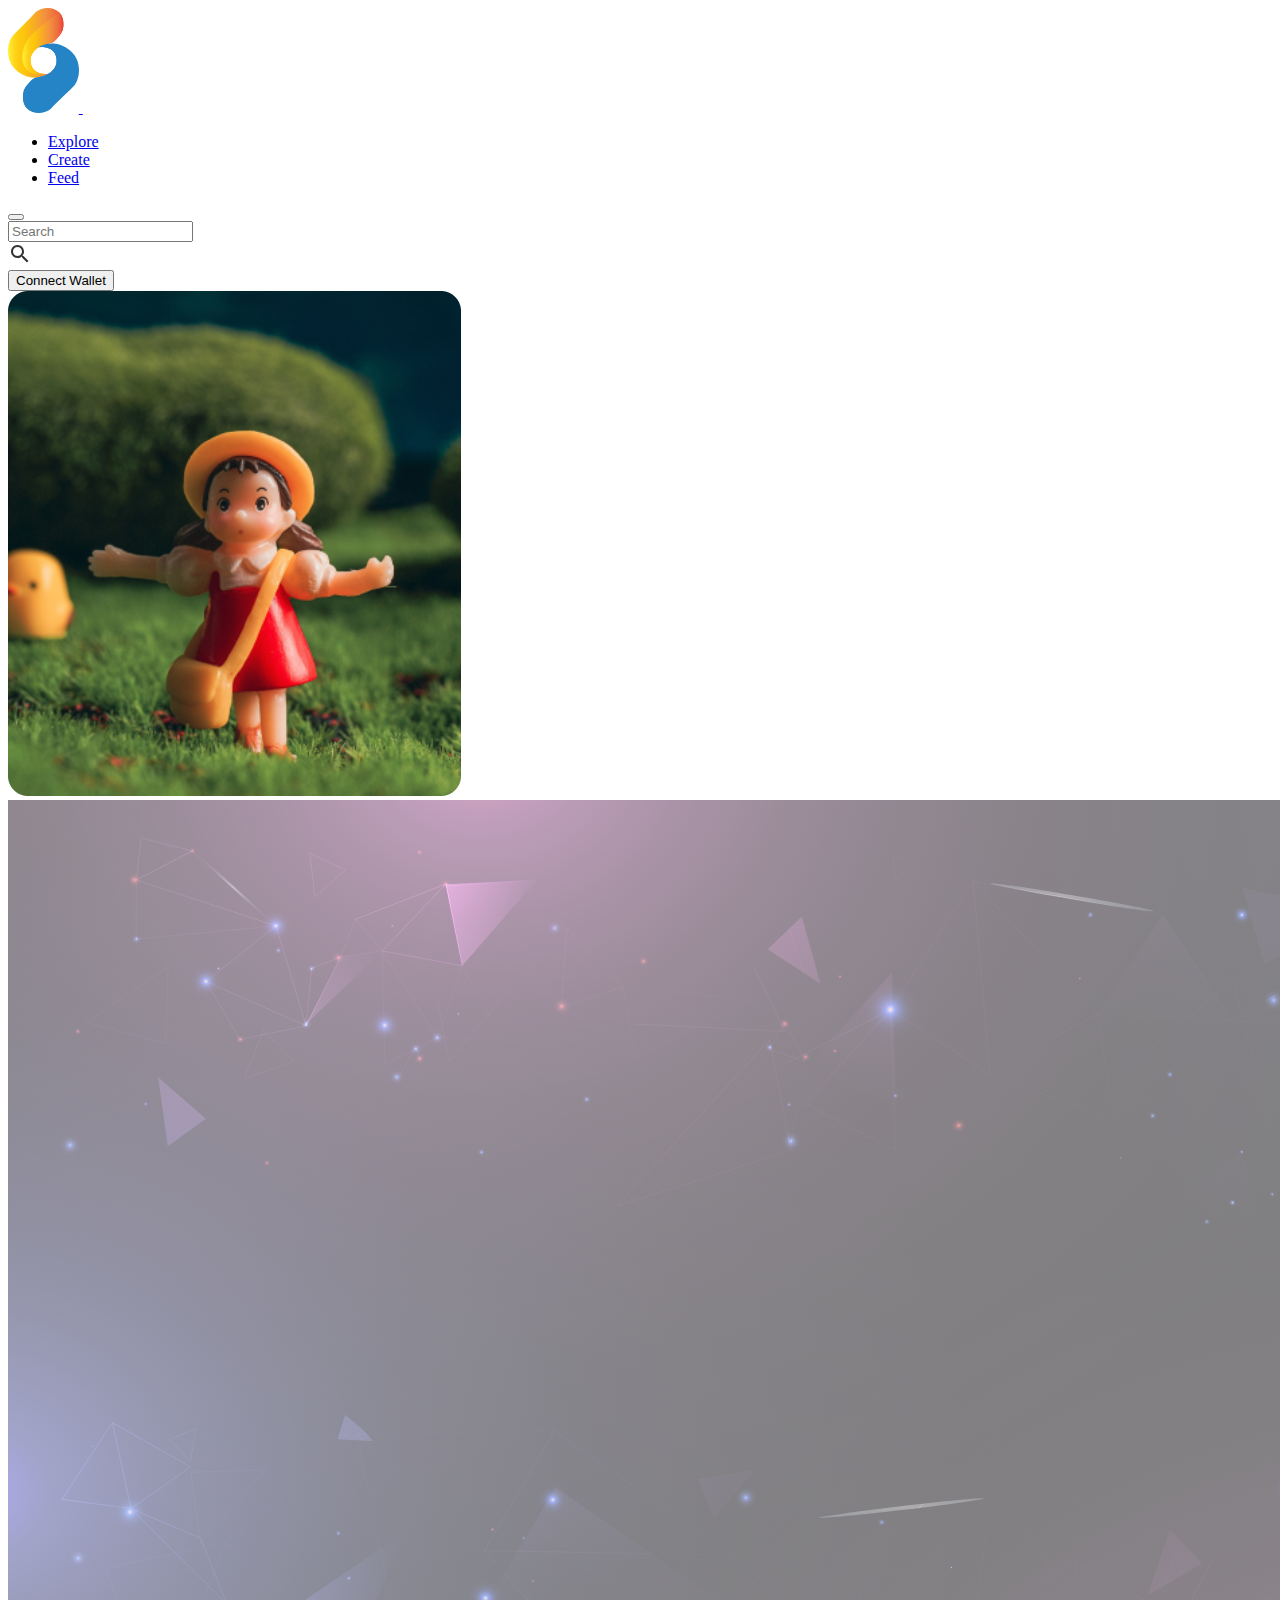
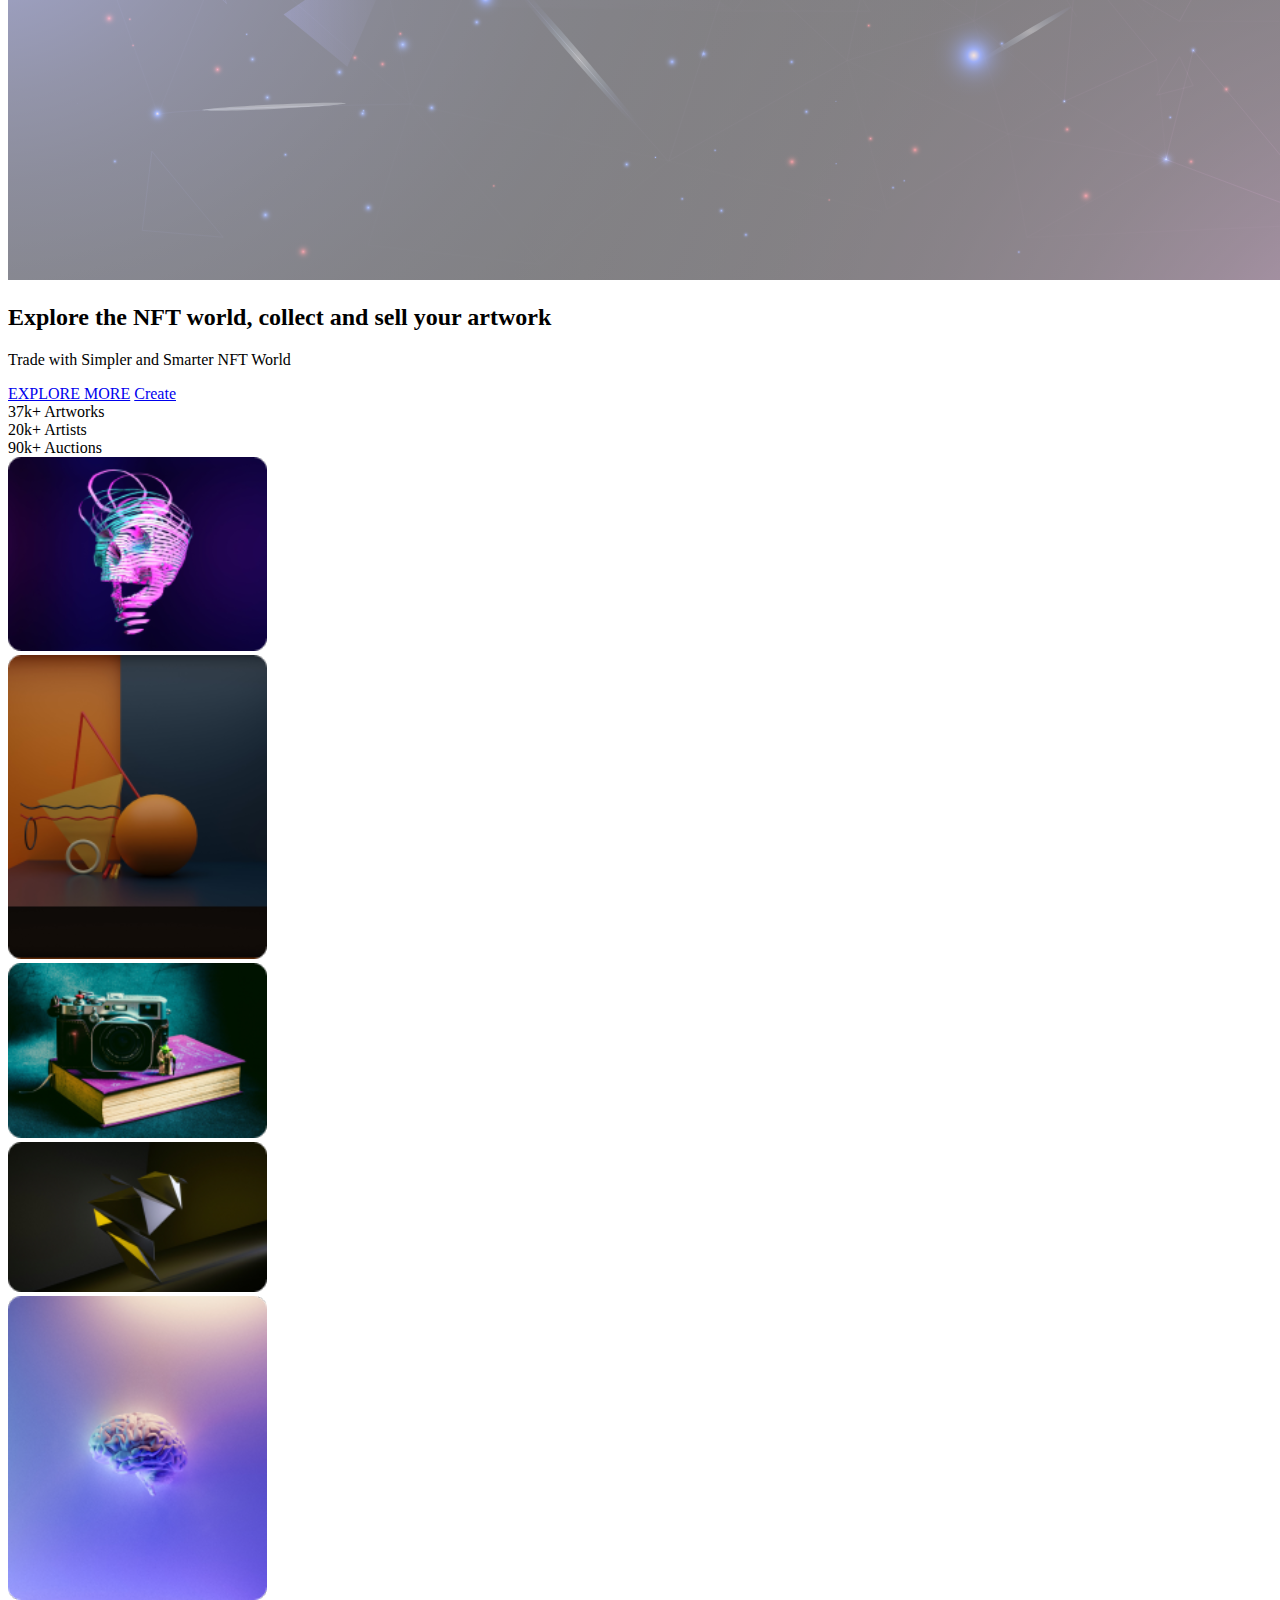
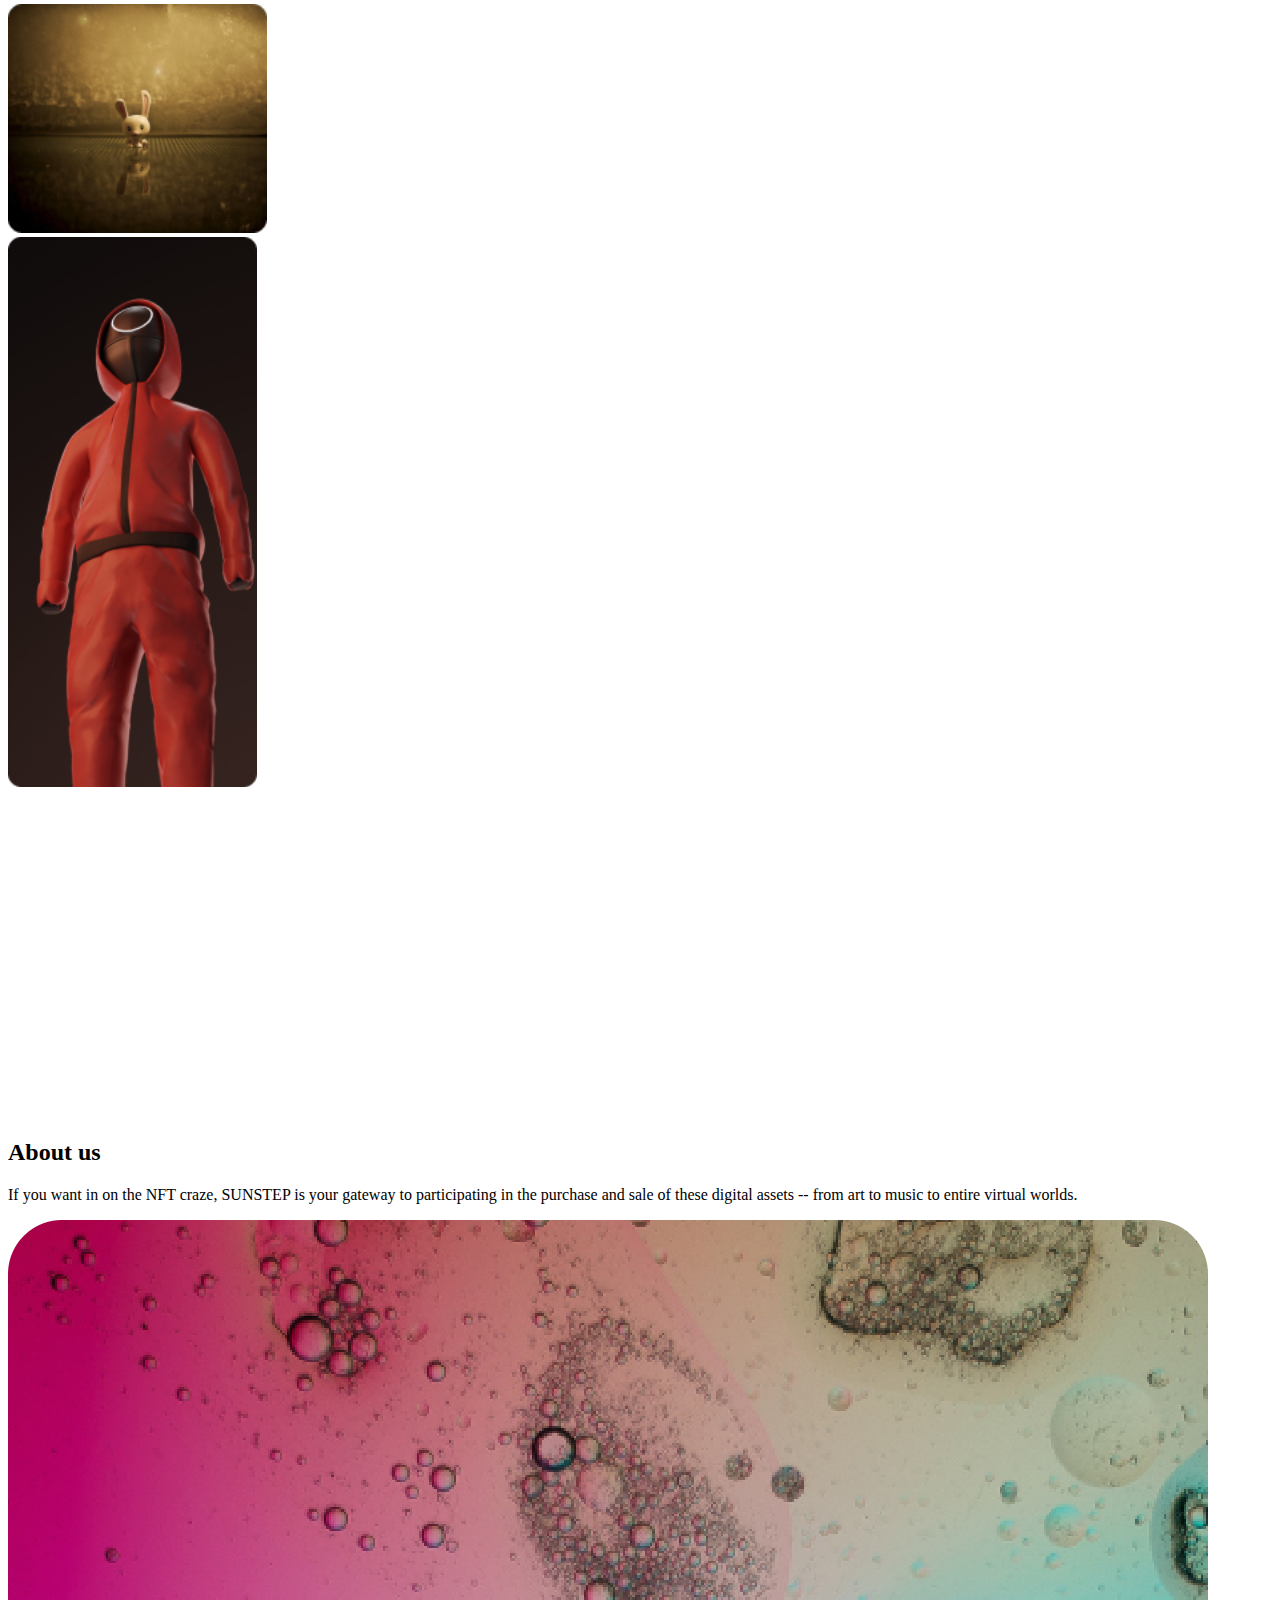
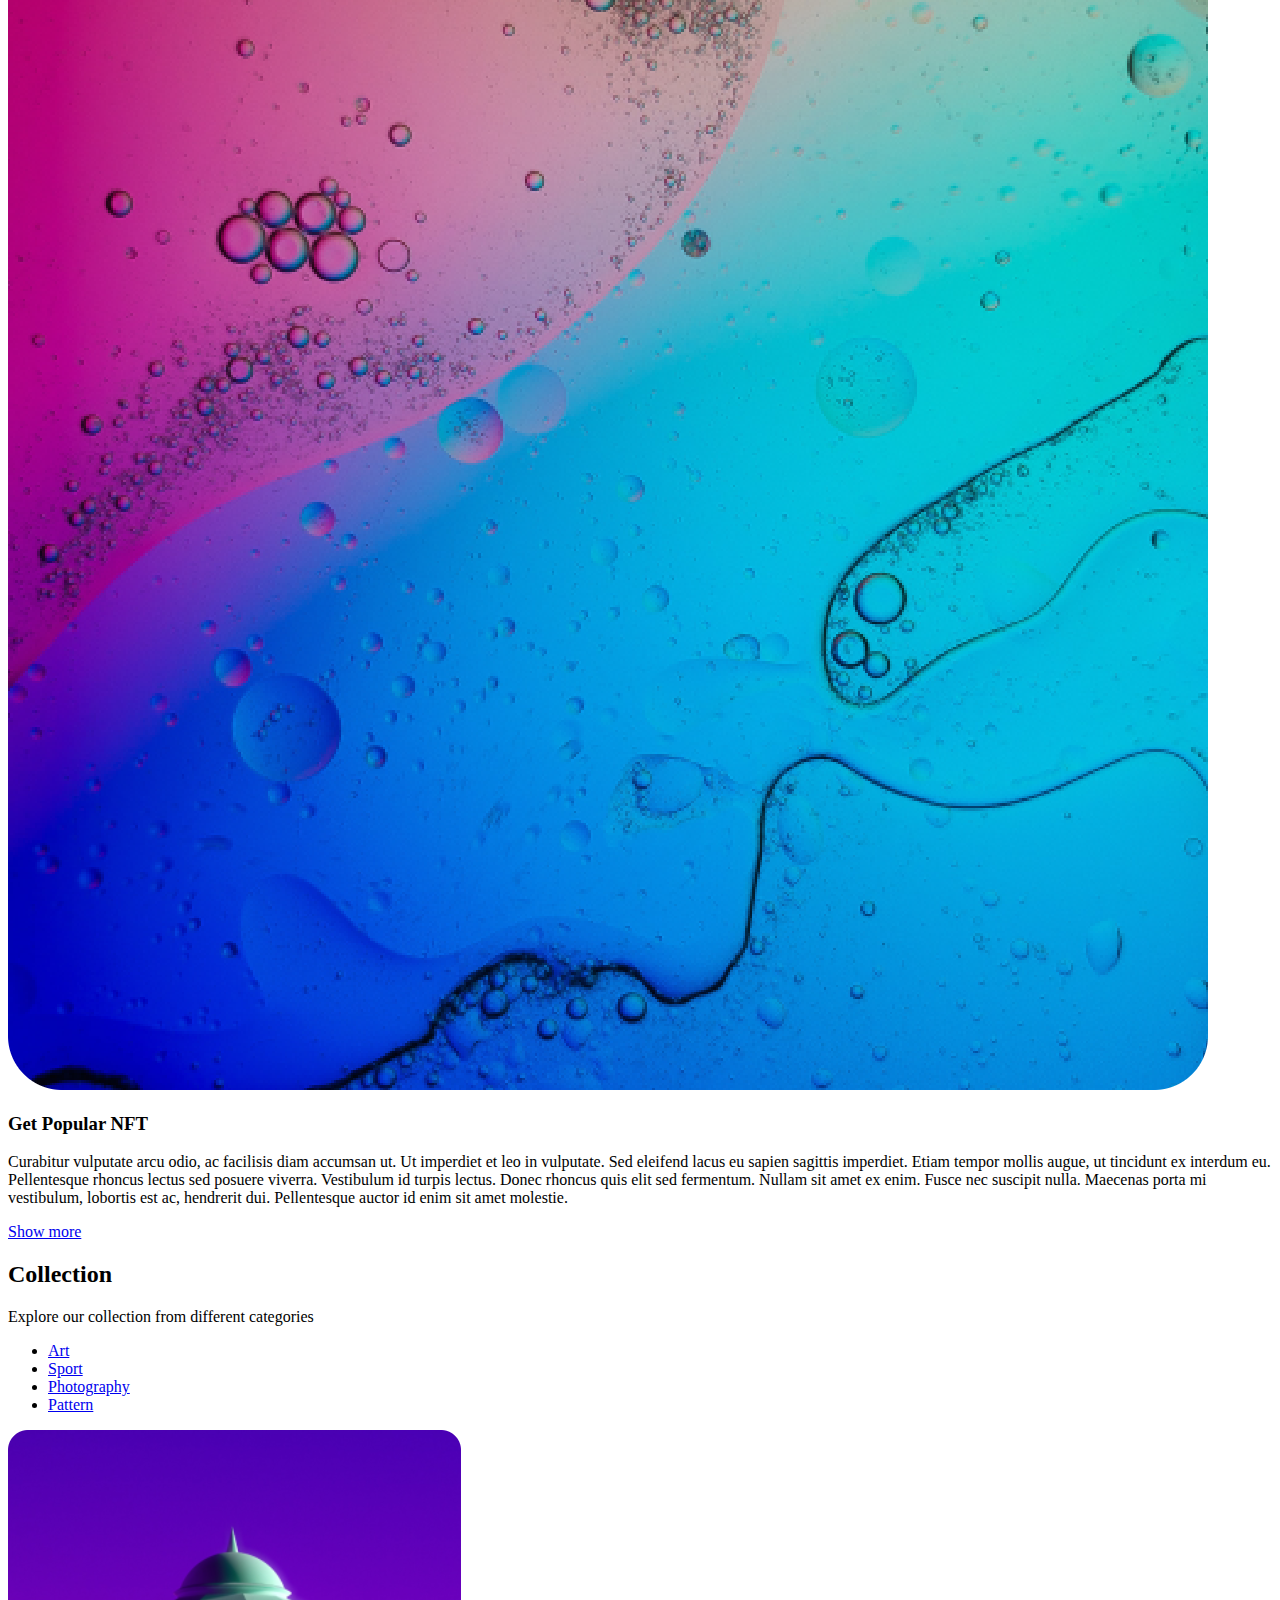
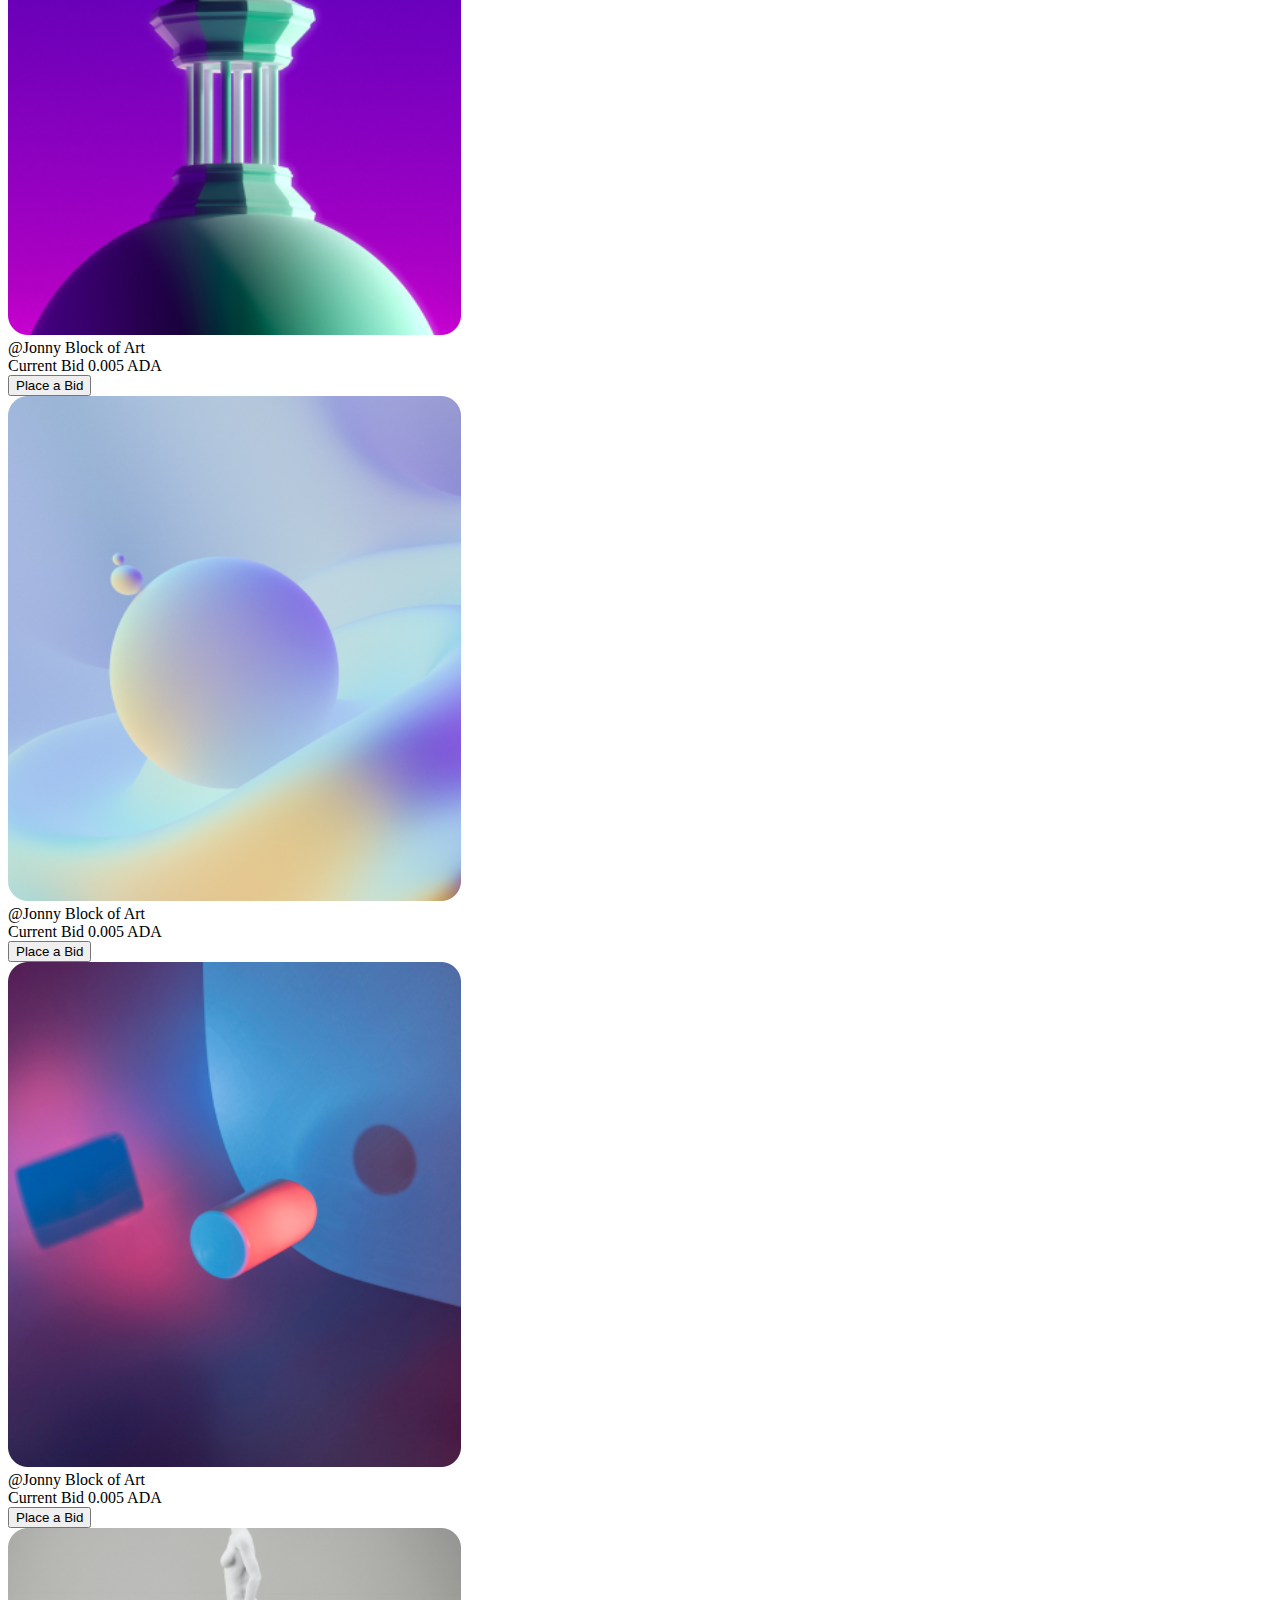
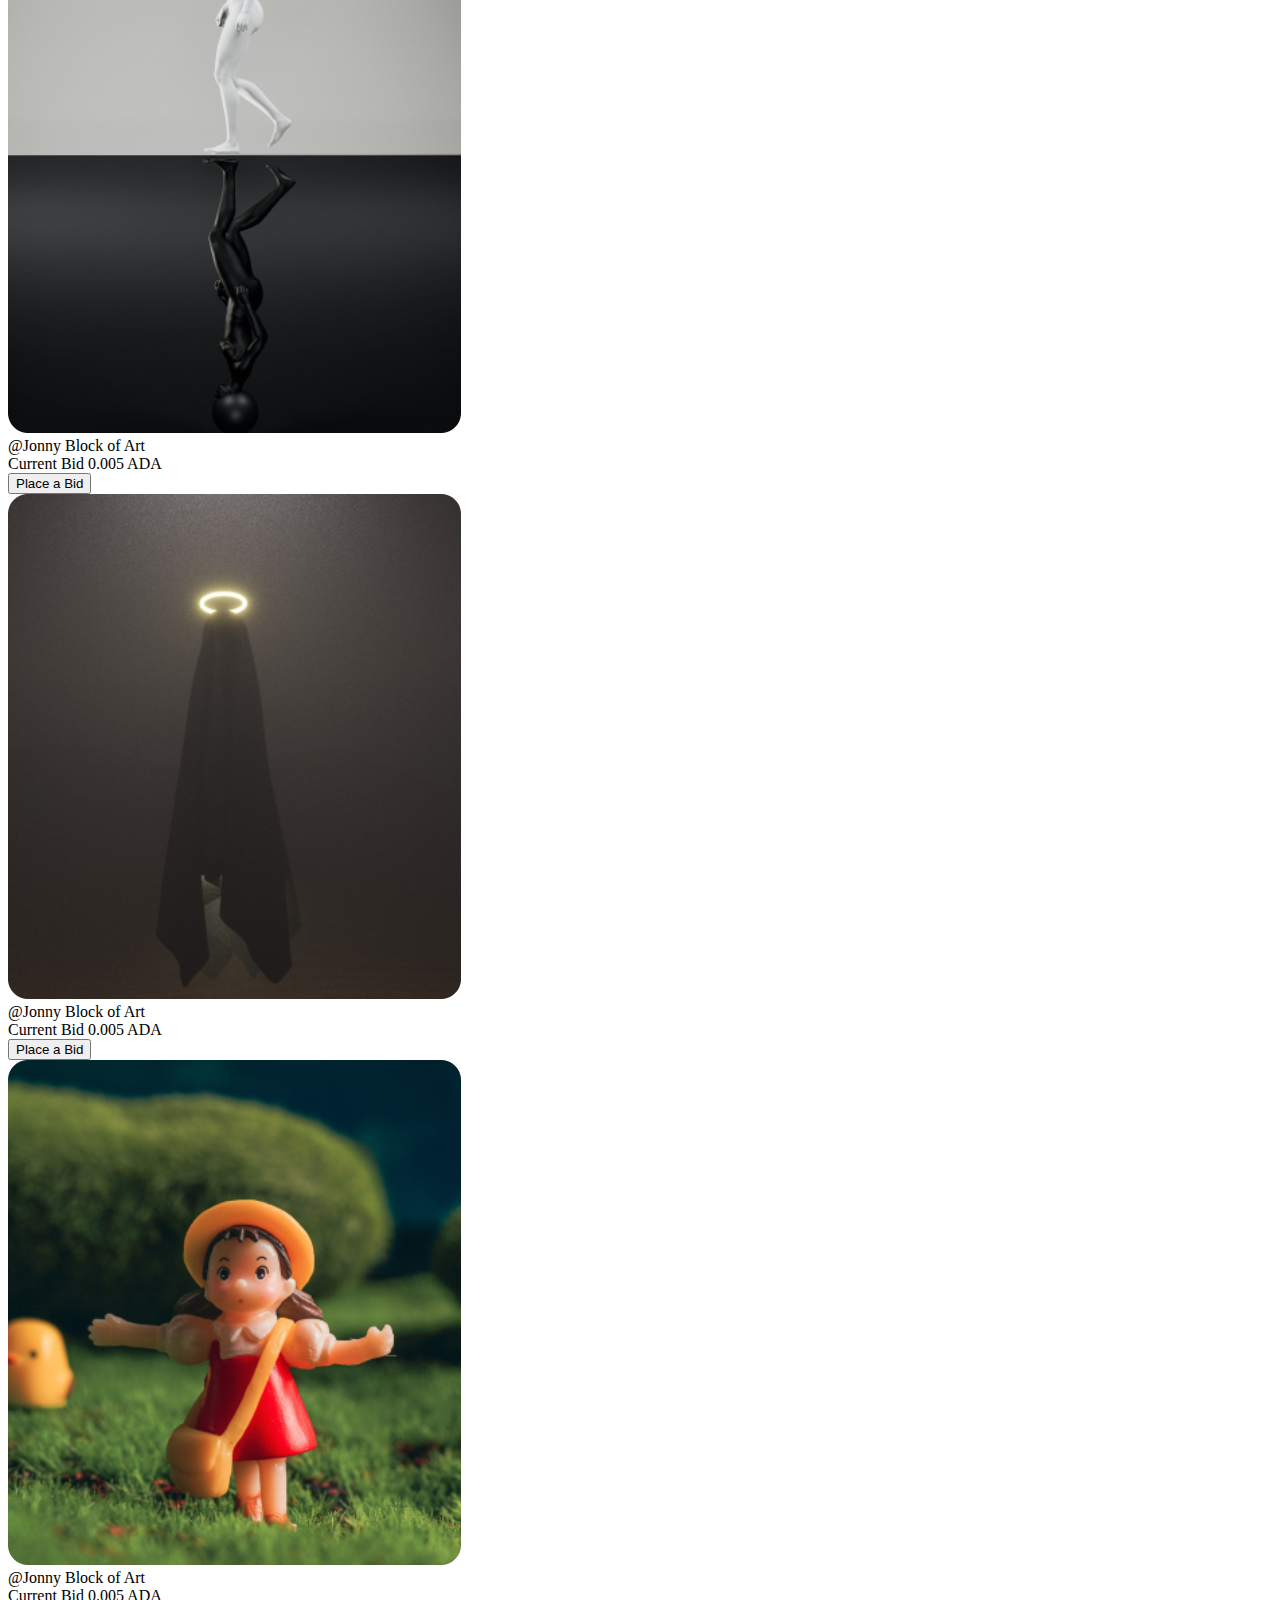
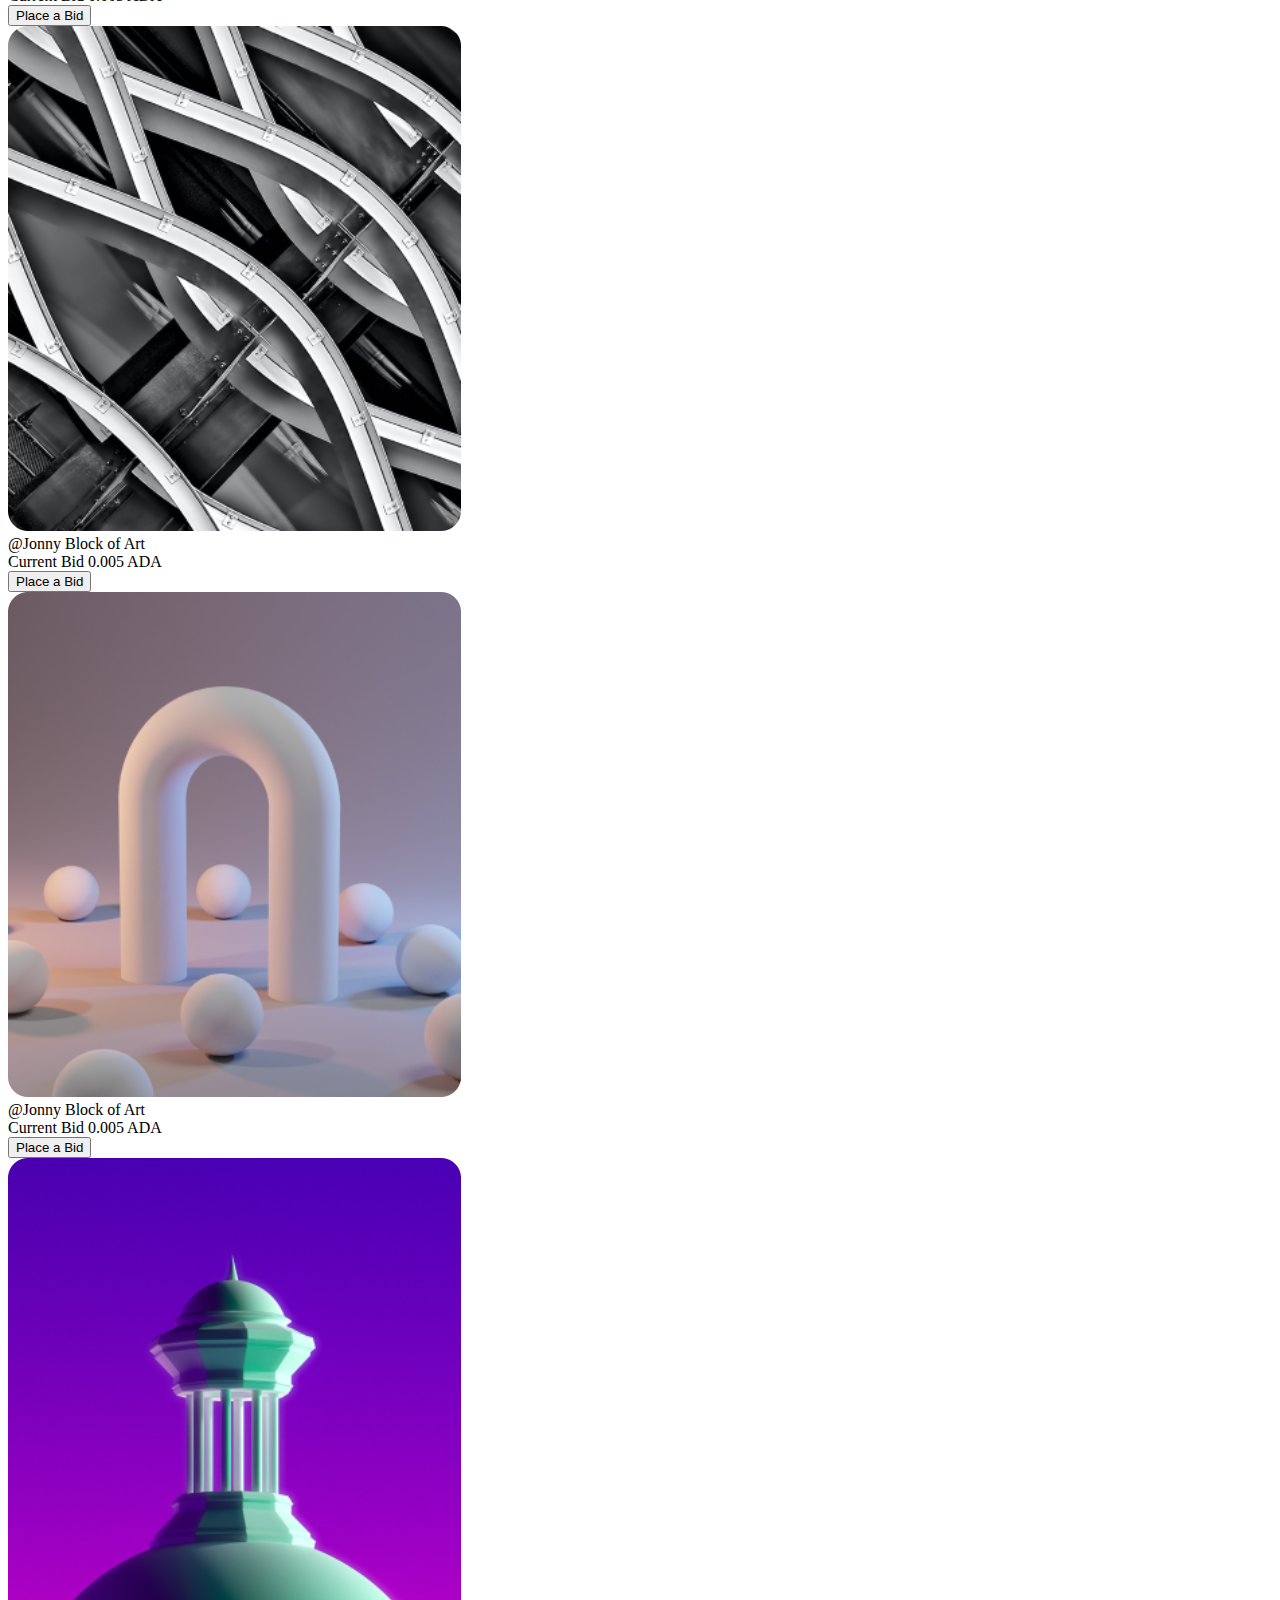
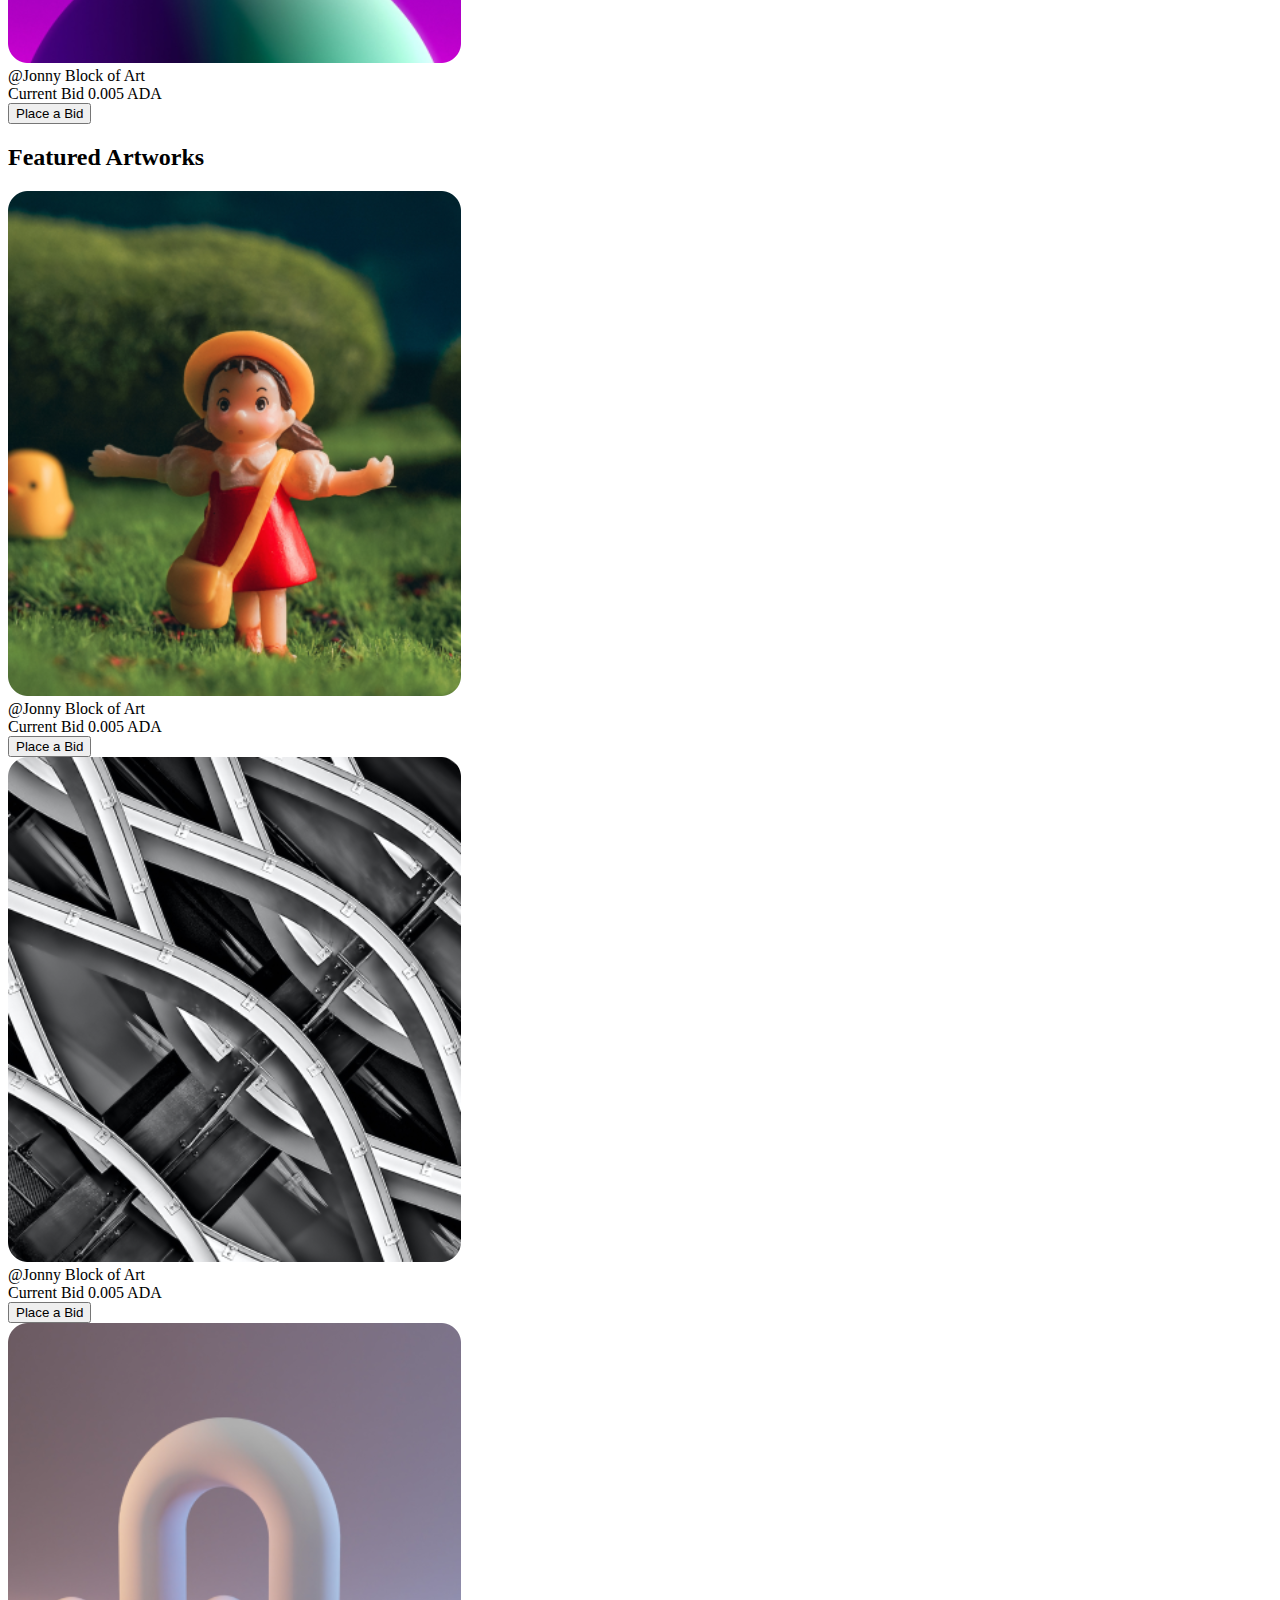
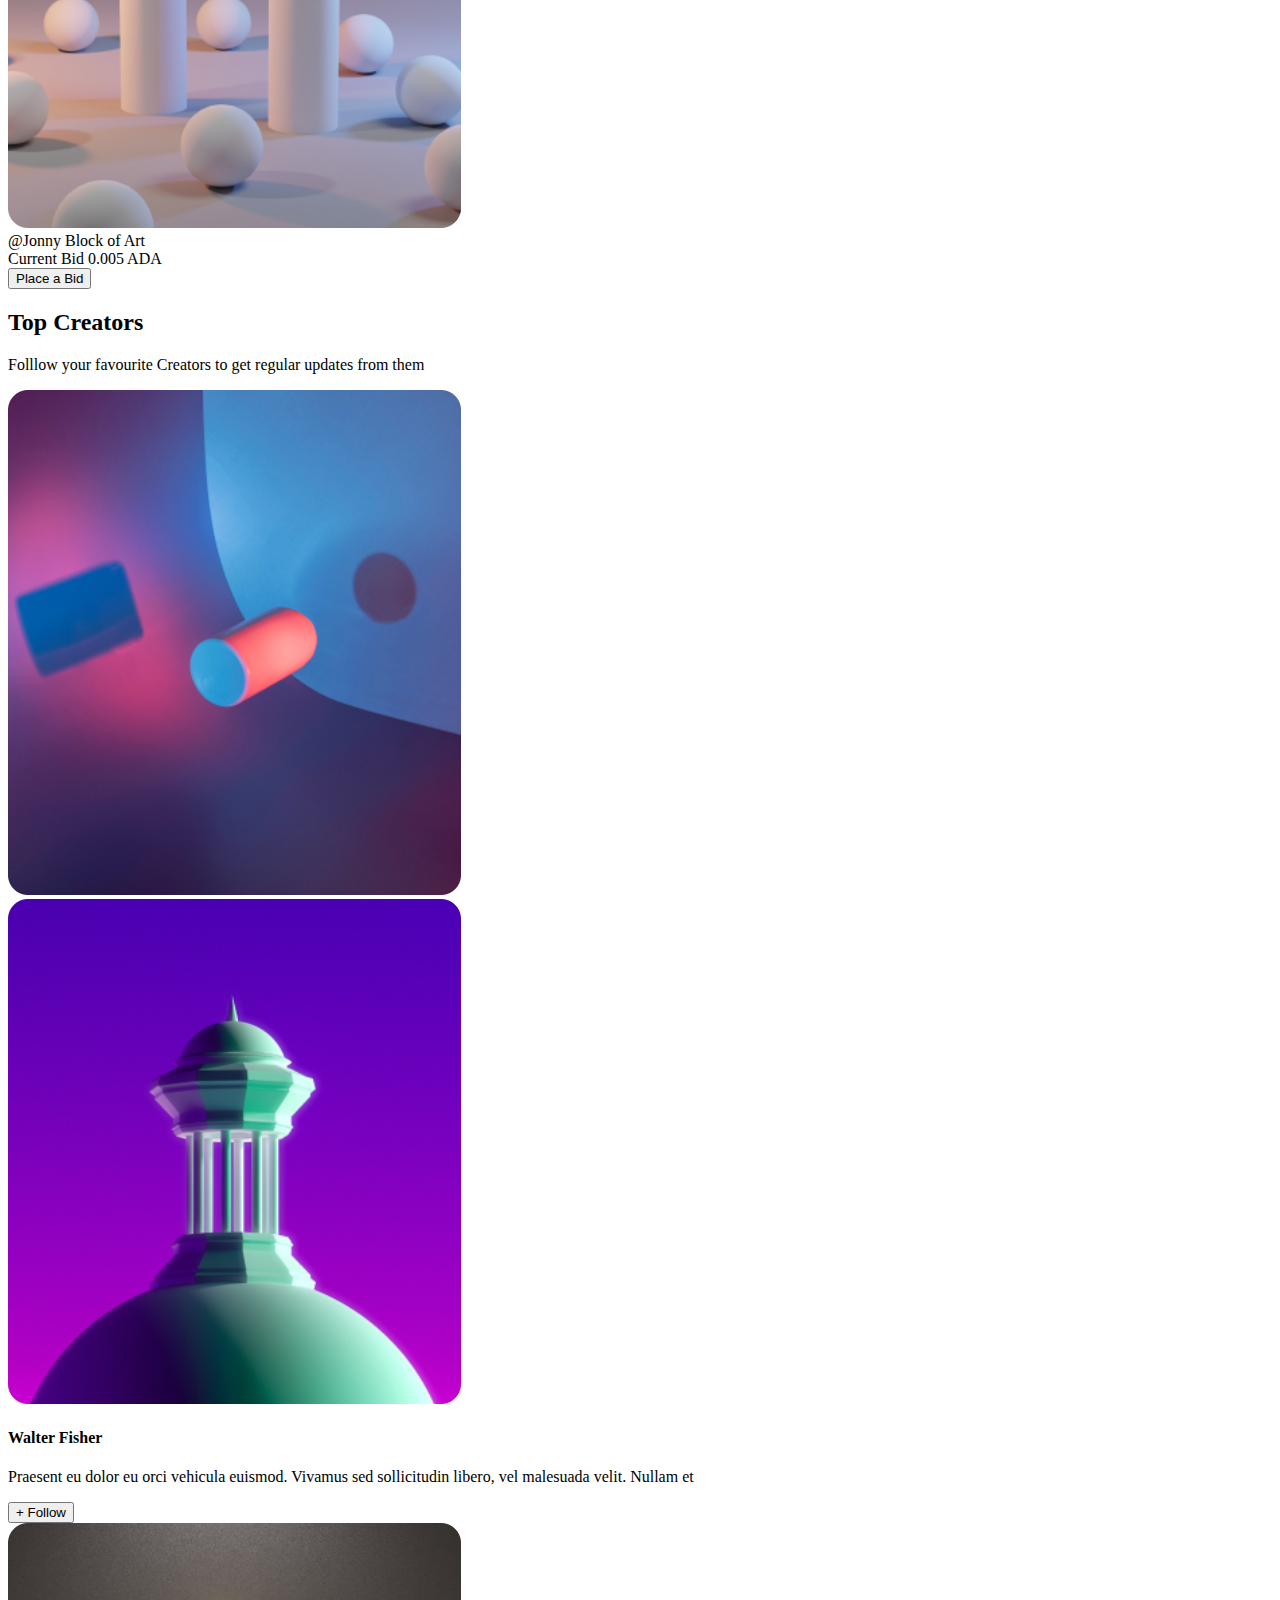
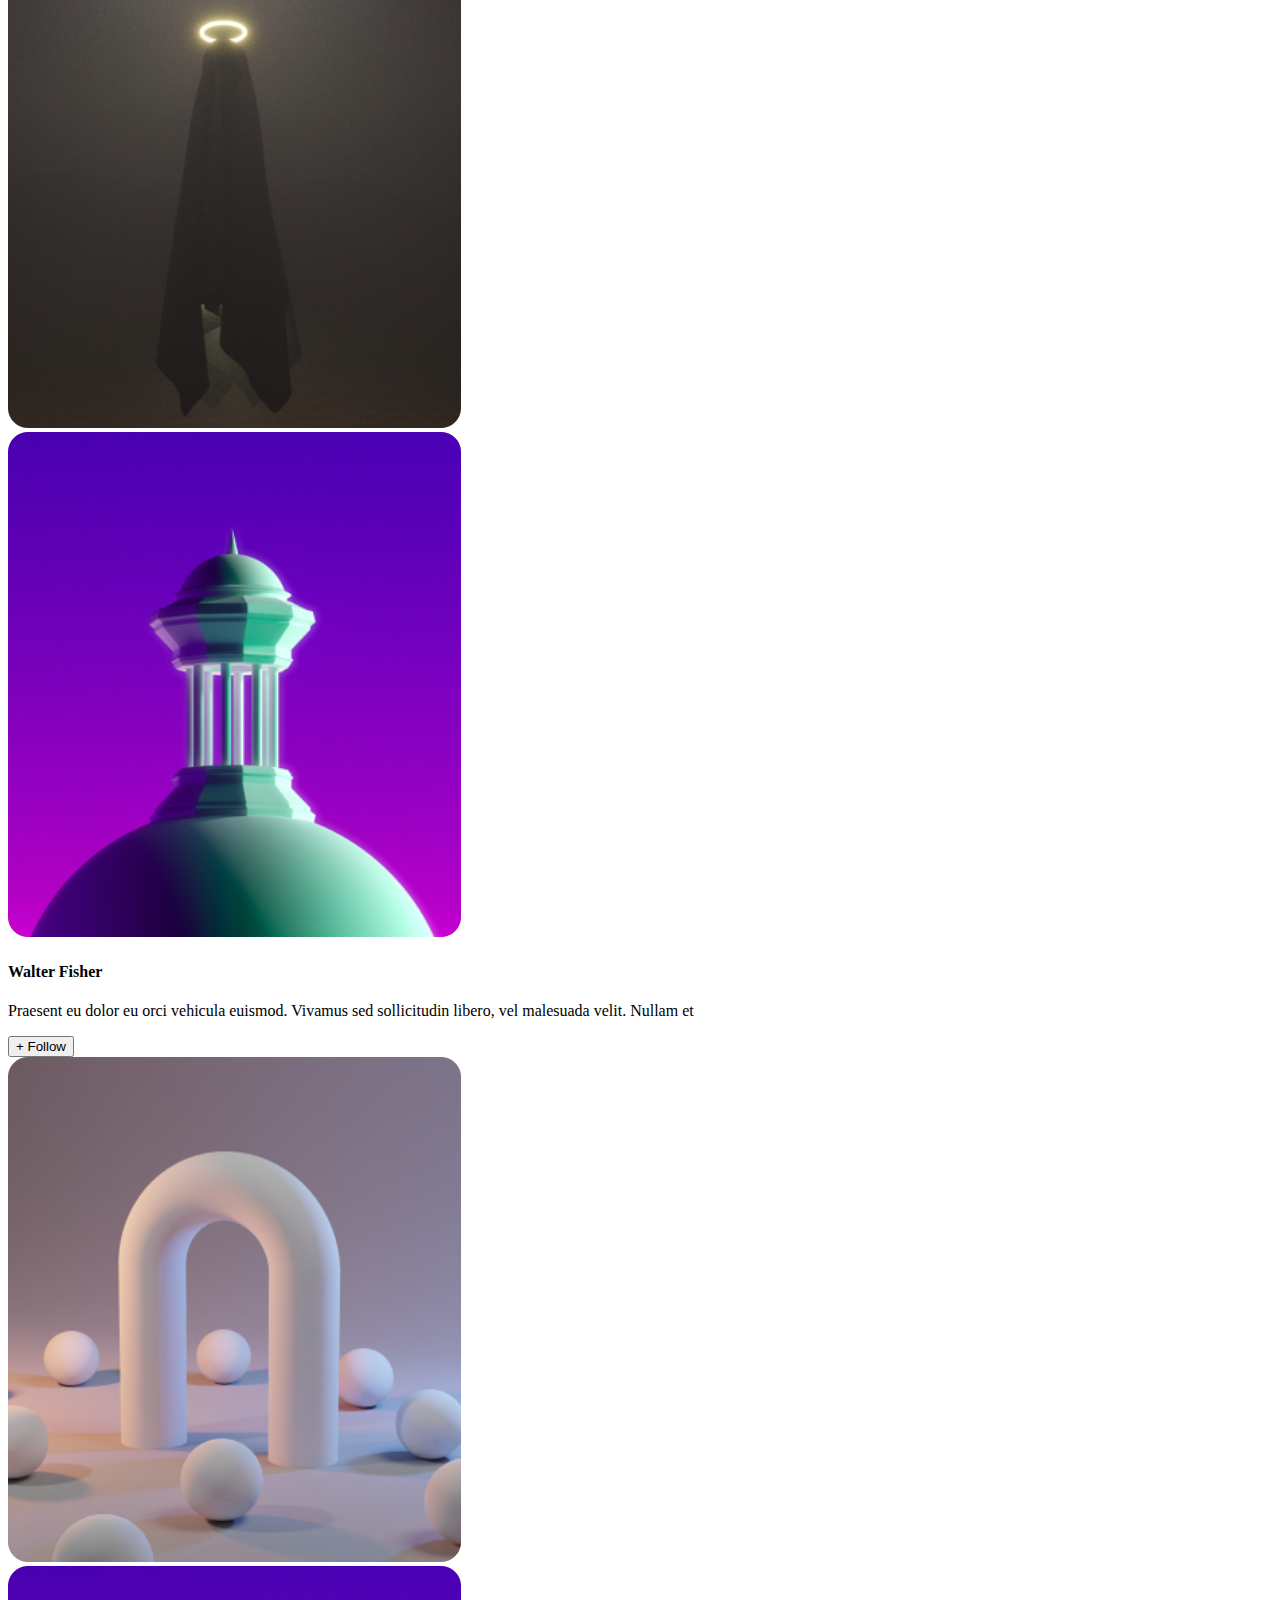
==== commit bc93e8cf: "Update index.html" ====
--- a/index.html
+++ b/index.html
@@ -13,9 +13,9 @@
 	<link href="https://fonts.googleapis.com/css2?family=Poppins:wght@100;200;300;400;500;600;700&display=swap"
 		rel="stylesheet">
 	<!-- Bootstrap -->
-	<link href="css/bootstrap.min.css" rel="stylesheet">
+	<link href="bootstrap.min.css" rel="stylesheet">
 	<!-- custom css -->
-	<link href="css/style.css" rel="stylesheet">
+	<link href="style.css" rel="stylesheet">
 
 </head>
 
@@ -720,4 +720,4 @@
 	</footer>
 </body>
 
-</html>+</html>
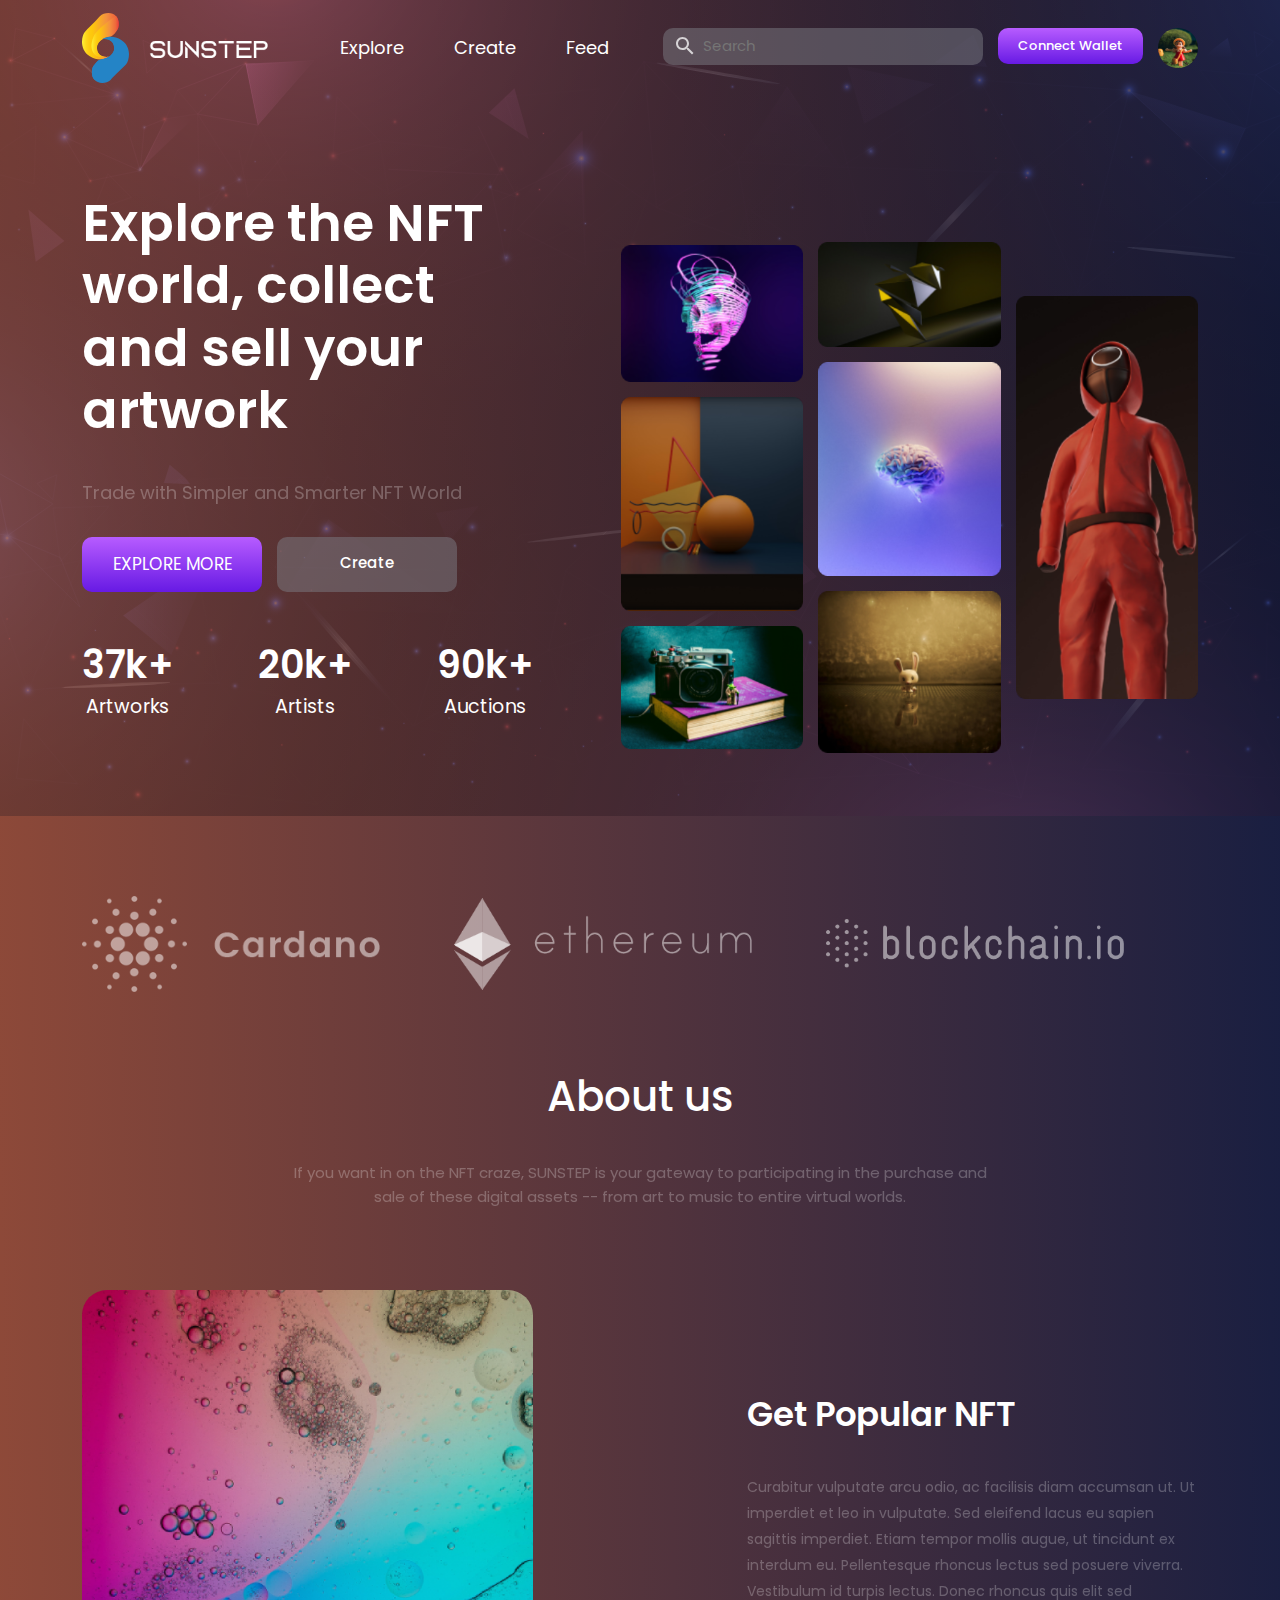
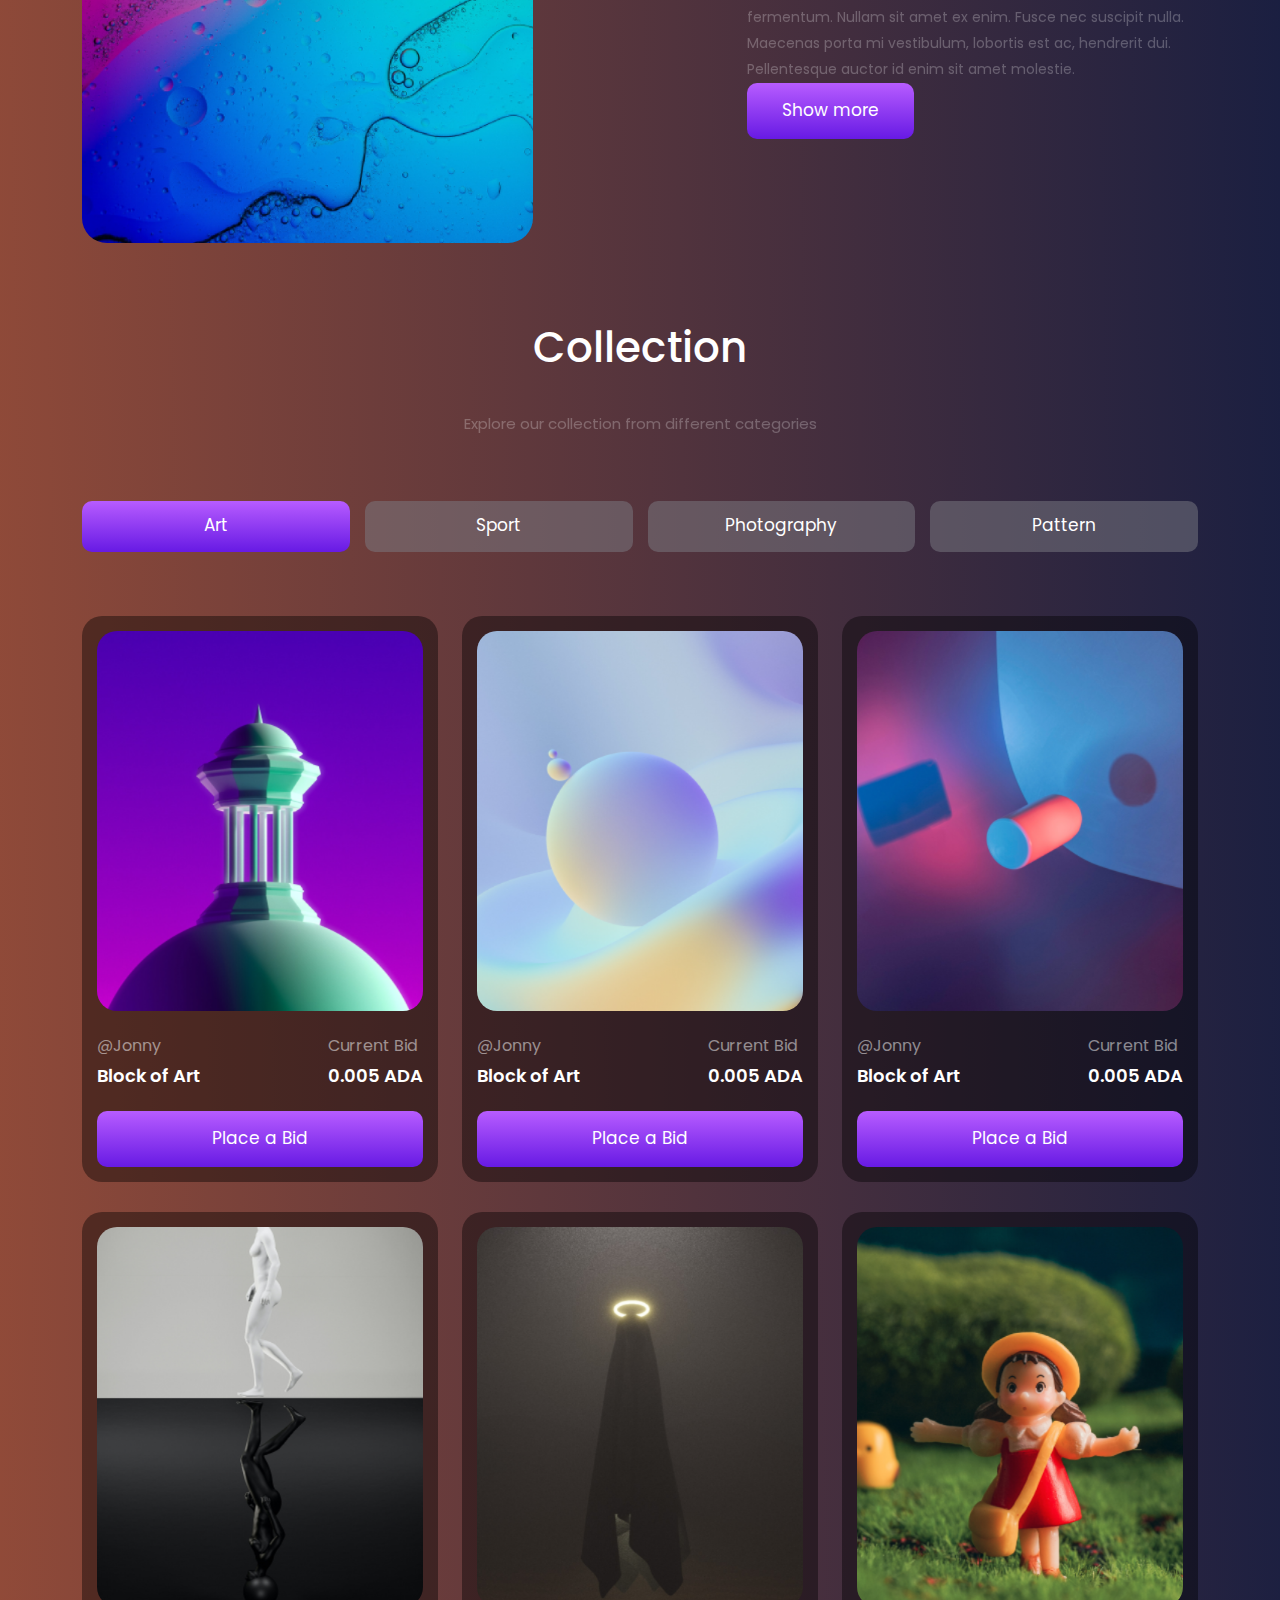
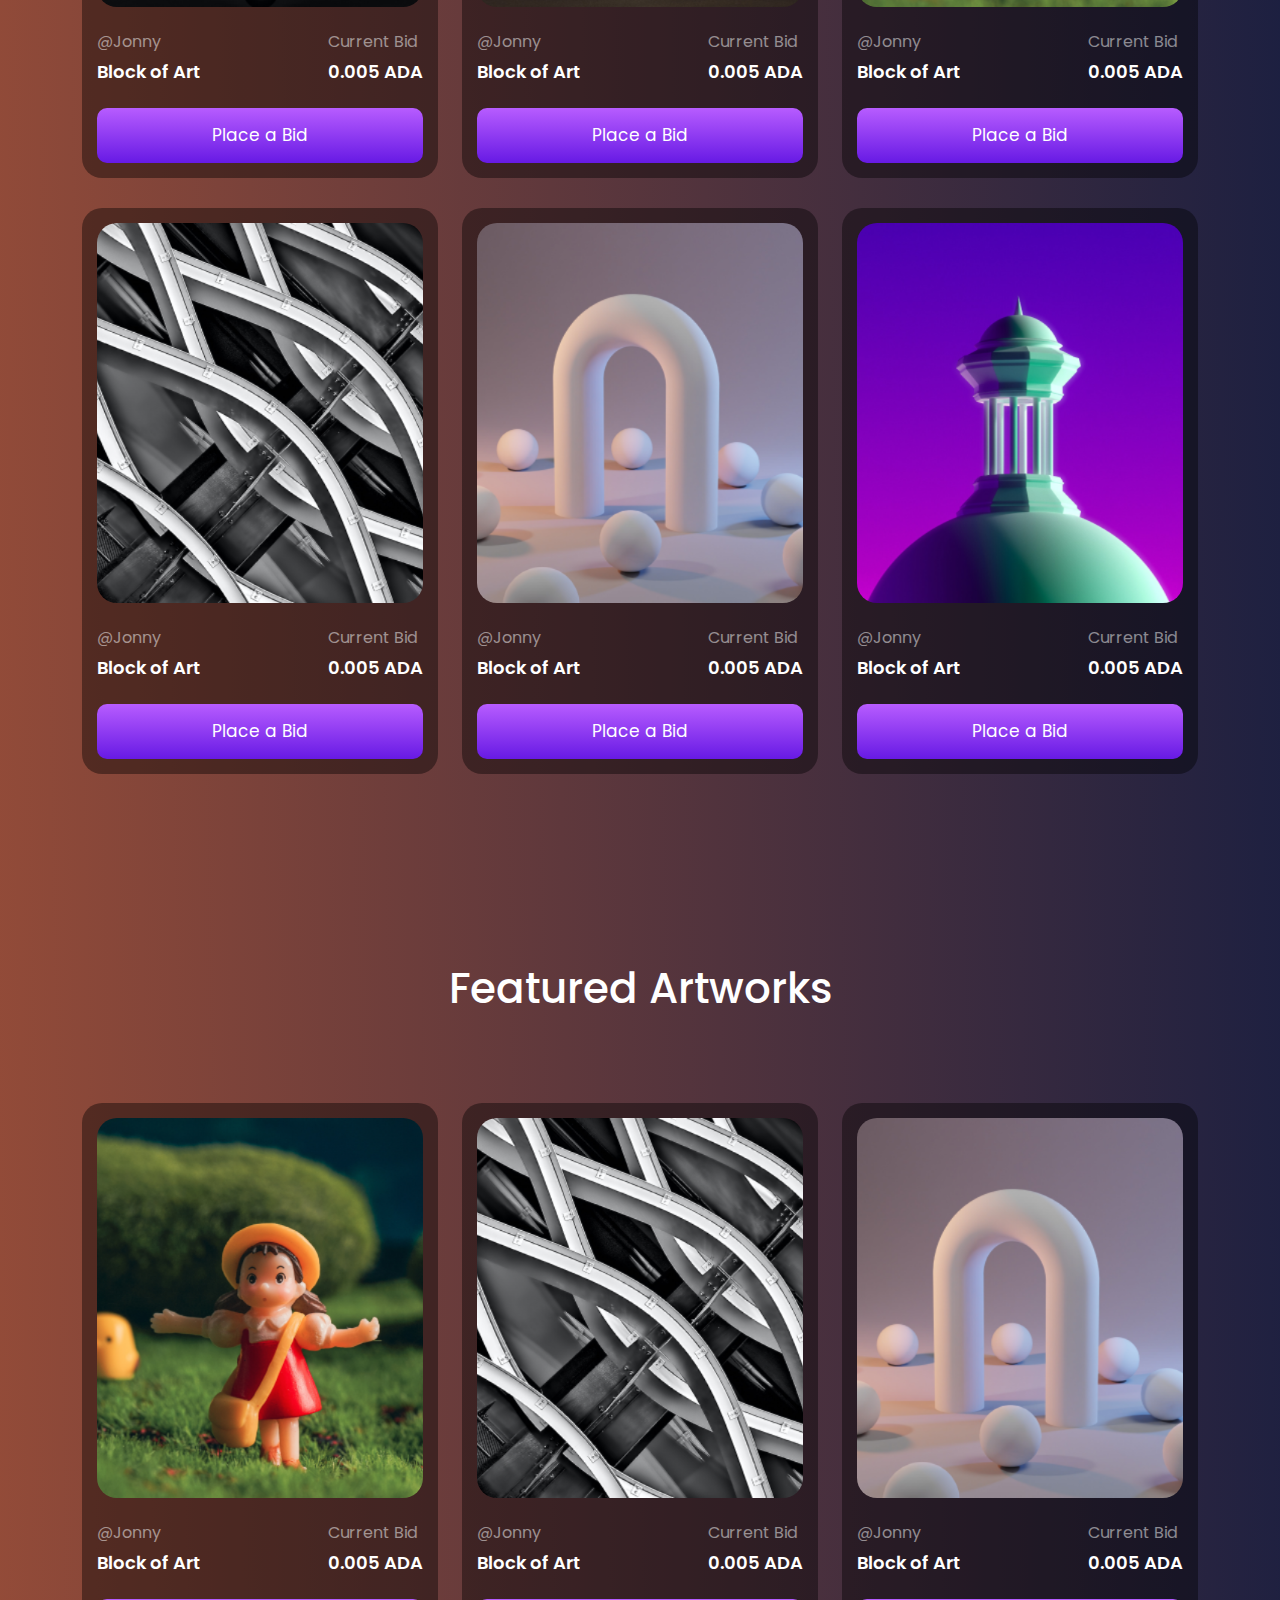
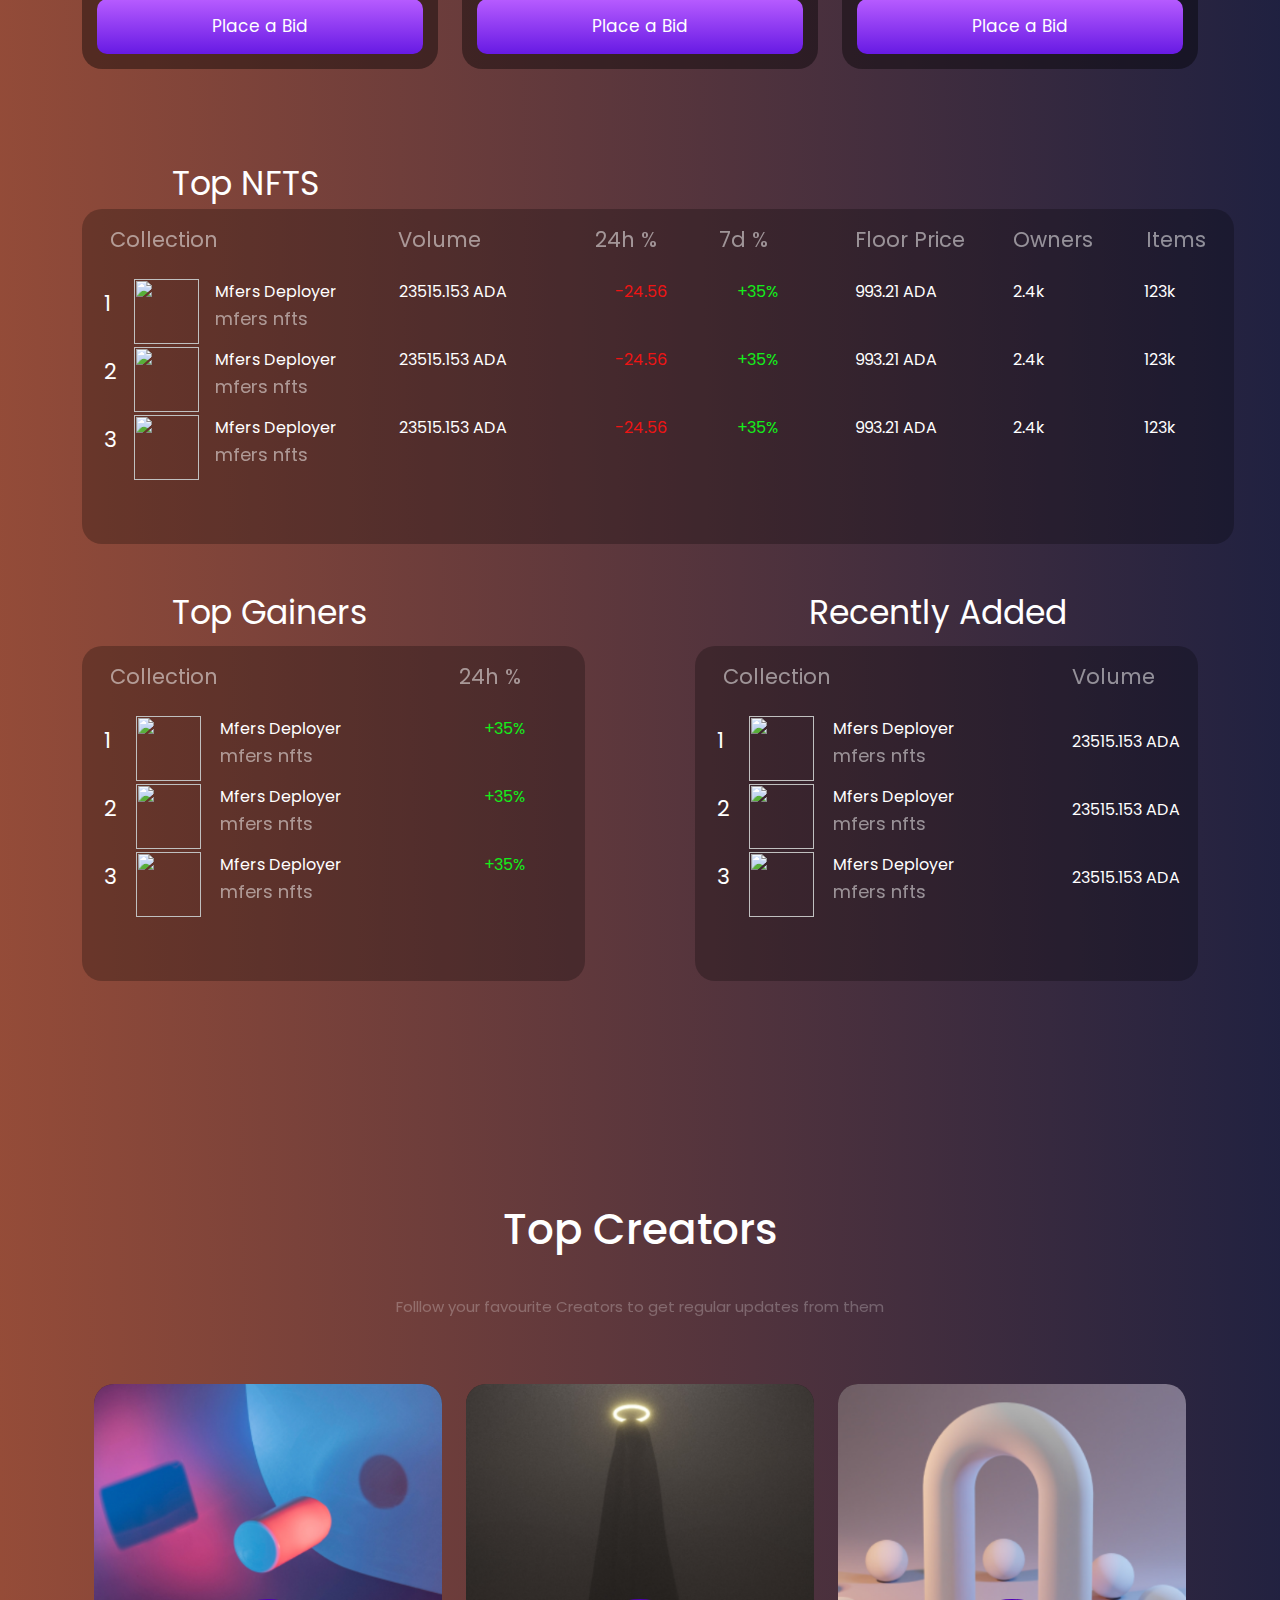
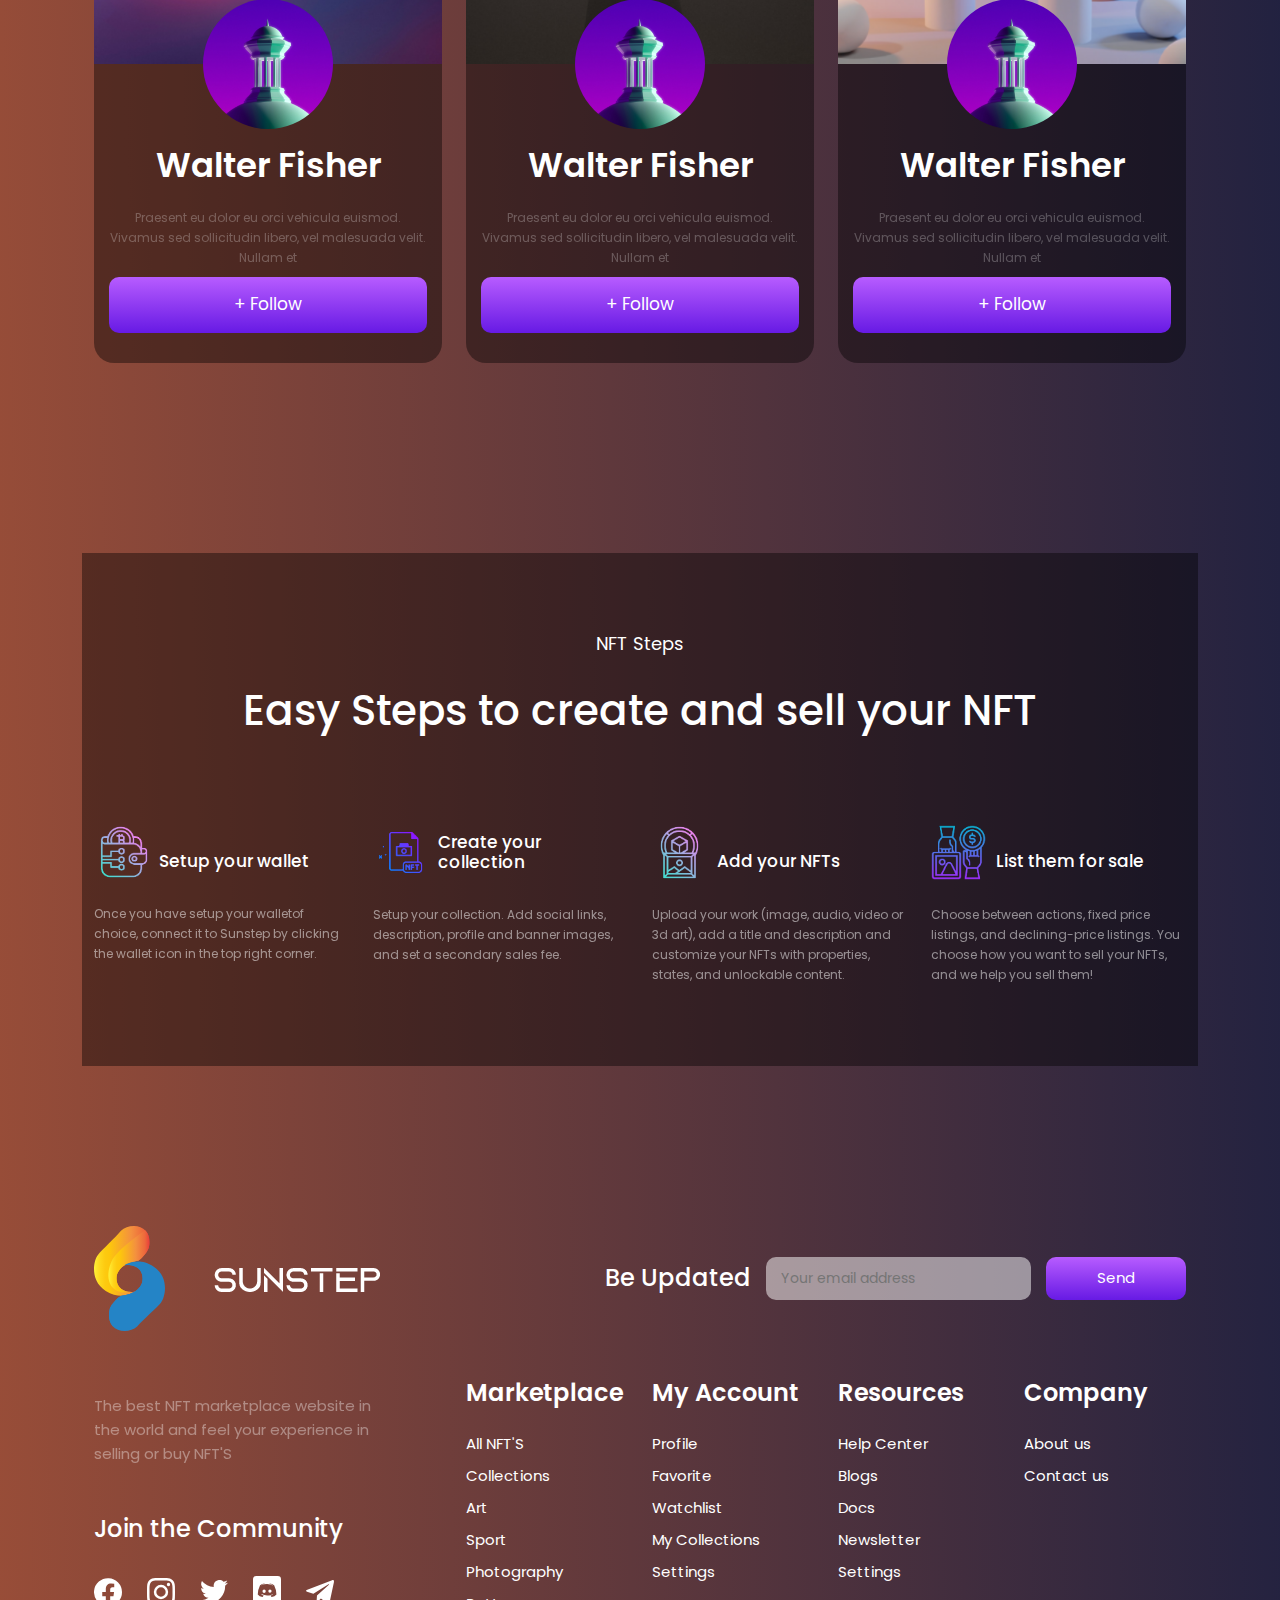
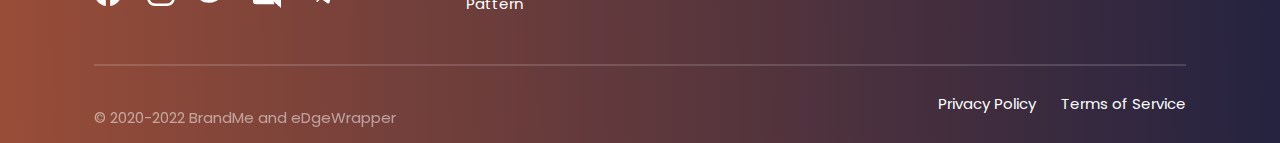
==== commit a61d4915: "ok" ====
--- a/index.html
+++ b/index.html
@@ -13,9 +13,9 @@
 	<link href="https://fonts.googleapis.com/css2?family=Poppins:wght@100;200;300;400;500;600;700&display=swap"
 		rel="stylesheet">
 	<!-- Bootstrap -->
-	<link href="bootstrap.min.css" rel="stylesheet">
+	<link href="css/bootstrap.min.css" rel="stylesheet">
 	<!-- custom css -->
-	<link href="style.css" rel="stylesheet">
+	<link href="css/style.css" rel="stylesheet">
 
 </head>
 
@@ -466,6 +466,258 @@
 			</div>
 		</div>
 	</div>
+	 <div class="container">
+      <!-- Top NFTS -->
+        <div class="Top-NFTS-header">
+            <h5>Top NFTS</h5>
+         </div>
+        <div class="top-nfts-section-body">
+            <div class="top-nfts-section-main">
+                  <div class="top-nfts-list-header">
+                       <div class="top-nfts-list-header-col">Collection</div>
+                       <div class="top-nfts-list-header-col">Volume</div>
+                       <div class="top-nfts-list-header-col">24h %</div>
+                       <div class="top-nfts-list-header-col">7d %</div>
+                       <div class="top-nfts-list-header-col">Floor Price</div>
+                       <div class="top-nfts-list-header-col">Owners</div>
+                       <div class="top-nfts-list-header-col">Items</div> 
+                  </div>
+                  <div class="top-nfts-list">
+                    <div class="top-nfts-list-col-number">1</div>
+                       <div class="top-nfts-list-col">
+                              <div class="top-nfts-list-img">
+                                 <img src="images/Ellipse 373.png" class="Address-Documents"alt=""width="65px" height="65px"/> 
+                              </div>
+                       </div>
+                       <div class="top-nfts-list-col">
+                            <div class="top-nfts-list-col-header">Mfers Deployer
+                                <p>mfers nfts</p> 
+                              </div>
+                       </div>
+                       <div class="top-nfts-list-col">23515.153 ADA</div>
+                       <div class="top-nfts-list-col">  
+                             <div class="top-nfts-list-col-img-24h">
+                              <img src="images/down-arrow.png"alt=""width="15px"height="24px">
+                             </div>
+                             <div class="top-nfts-list-col-24">-24.56</div>
+                       </div>
+                       <div class="top-nfts-list-col">
+                        <div class="top-nfts-list-col-img-7d">
+                          <img src="images/open-arrow.png"alt=""width="15px"height="24px">
+                         </div>
+                            <div class="top-nfts-list-col-35">+35%</div>
+                      </div>
+                       <div class="top-nfts-list-col">993.21 ADA</div>
+                       <div class="top-nfts-list-col">2.4k</div>
+                       <div class="top-nfts-list-col">123k</div>
+                  </div>
+                  <div class="top-nfts-list">
+                    <div class="top-nfts-list-col-number">2</div>
+                    <div class="top-nfts-list-col">
+                           <div class="top-nfts-list-img">
+                              <img src="images/Ellipse -1.png" class="Address-Documents"alt=""width="65px" height="65px"/> 
+                           </div>
+                    </div>
+                    <div class="top-nfts-list-col">
+                         <div class="top-nfts-list-col-header">Mfers Deployer
+                             <p>mfers nfts</p> 
+                           </div>
+                    </div>
+                    <div class="top-nfts-list-col">23515.153 ADA</div>
+                    <div class="top-nfts-list-col">
+                          <div class="top-nfts-list-col-img-24h">
+                           <img src="images/down-arrow.png"alt=""width="15px"height="24px">
+                          </div>
+                          <div class="top-nfts-list-col-24">-24.56</div>
+                    </div>
+                    <div class="top-nfts-list-col">
+                      <div class="top-nfts-list-col-img-7d">
+                        <img src="images/open-arrow.png"alt=""width="15px"height="24px">
+                       </div>
+                          <div class="top-nfts-list-col-35">+35%</div>
+                    </div>
+                    <div class="top-nfts-list-col">993.21 ADA</div>
+                    <div class="top-nfts-list-col">2.4k</div>
+                    <div class="top-nfts-list-col">123k</div> 
+                  </div>
+                  <div class="top-nfts-list">
+                    <div class="top-nfts-list-col-number">3</div>
+                    <div class="top-nfts-list-col">
+                           <div class="top-nfts-list-img">
+                              <img src="images/Ellipse -2.png" class="Address-Documents"alt=""width="65px" height="65px"/> 
+                           </div>
+                    </div>
+                    <div class="top-nfts-list-col">
+                         <div class="top-nfts-list-col-header">Mfers Deployer
+                             <p>mfers nfts</p> 
+                           </div>
+                    </div>
+                    <div class="top-nfts-list-col">23515.153 ADA</div>
+                    <div class="top-nfts-list-col">
+                          <div class="top-nfts-list-col-img-24h">
+                           <img src="images/down-arrow.png"alt=""width="15px"height="24px">
+                          </div>
+                          <div class="top-nfts-list-col-24">-24.56</div>
+                    </div>
+                    <div class="top-nfts-list-col">
+                      <div class="top-nfts-list-col-img-7d">
+                        <img src="images/open-arrow.png"alt=""width="15px"height="24px">
+                       </div>
+                          <div class="top-nfts-list-col-35">+35%</div>
+                    </div>
+                    <div class="top-nfts-list-col">993.21 ADA</div>
+                    <div class="top-nfts-list-col">2.4k</div>
+                    <div class="top-nfts-list-col">123k</div>
+                  </div>
+                </div>
+                </div>
+
+                <!-- Top-Gainers-Recently-Added-section -->
+
+                <div class="Top-Gainers-Recently-Added-header">
+                  <div class="Top-Gainers">
+                  <h5>Top Gainers</h5>
+                </div>
+                <div class="Recently-Added">
+                  <h5>Recently Added</h5>
+                </div>
+               </div>
+
+
+               <div class="Top-Gainers-Recently-Added-section-body">
+
+
+                <!-- Top Gainers -->
+                <div class="Top-Gainers-section-main">
+                       <div class="Top-Gainers-list-header">
+                            <div class="top-nfts-list-header-col">Collection</div>                      
+                            <div class="top-nfts-list-header-col">24h %</div>
+                       </div>
+                       <!-- Top Gainers--1 -->
+                       <div class="Top-Gainers-list">
+                        <div class="top-nfts-list-col-number">1</div>
+                          <div class="top-nfts-list-col">
+                               <div class="top-nfts-list-img">
+                                  <img src="images/Ellipse 373.png" class="Address-Documents"alt=""width="65px" height="65px"/> 
+                               </div>
+                              </div>
+                               <div class="top-nfts-list-col">
+                                  <div class="top-nfts-list-col-header">Mfers Deployer
+                                    <p>mfers nfts</p> 
+                                  </div>
+                               </div>
+                               <div class="top-nfts-list-col">  
+                                  <div class="Top-Gainers-list-col-img-24h">
+                                     <img src="images/open-arrow.png"alt=""width="15px"height="24px">
+                                  </div>
+                                 <div class="top-nfts-list-col-35">+35%</div>
+                              </div>
+                          
+                       </div>
+                       <!-- Top Gainers--2 -->
+                       <div class="Top-Gainers-list">
+                        <div class="top-nfts-list-col-number">2</div>
+                          <div class="top-nfts-list-col">
+                               <div class="top-nfts-list-img">
+                                  <img src="images/Ellipse -1.png" class="Address-Documents"alt=""width="65px" height="65px"/> 
+                               </div>
+                              </div>
+                               <div class="top-nfts-list-col">
+                                  <div class="top-nfts-list-col-header">Mfers Deployer
+                                    <p>mfers nfts</p> 
+                                  </div>
+                               </div>
+                               <div class="top-nfts-list-col">  
+                                  <div class="Top-Gainers-list-col-img-24h">
+                                     <img src="images/open-arrow.png"alt=""width="15px"height="24px">
+                                  </div>
+                                 <div class="top-nfts-list-col-35">+35%</div>
+                              </div>
+                          
+                       </div>
+                       <!-- Top Gainers--3 -->
+                       <div class="Top-Gainers-list">
+                        <div class="top-nfts-list-col-number">3</div>
+                          <div class="top-nfts-list-col">
+                               <div class="top-nfts-list-img">
+                                  <img src="images/Ellipse -2.png" class="Address-Documents"alt=""width="65px" height="65px"/> 
+                               </div>
+                              </div>
+                               <div class="top-nfts-list-col">
+                                  <div class="top-nfts-list-col-header">Mfers Deployer
+                                    <p>mfers nfts</p> 
+                                  </div>
+                               </div>
+                               <div class="top-nfts-list-col">  
+                                  <div class="Top-Gainers-list-col-img-24h">
+                                     <img src="images/open-arrow.png"alt=""width="15px"height="24px">
+                                  </div>
+                                 <div class="top-nfts-list-col-35">+35%</div>
+                              </div>
+                          
+                       </div>
+                </div>
+
+
+                <!-- Recently-Added -->
+                <div class="Recently-Added-section-main">
+                  <div class="Recently-Added-list-header">
+                    <div class="top-nfts-list-header-col">Collection</div>                      
+                    <div class="top-nfts-list-header-col">Volume</div>
+                  </div>
+              
+                        <!-- Recently-Added--1 -->
+                        <div class="Recently-Added-list">
+                          <div class="top-nfts-list-col-number">1</div>
+                            <div class="top-nfts-list-col">
+                                  <div class="top-nfts-list-img">
+                                    <img src="images/Ellipse 373.png" class="Address-Documents"alt=""width="65px" height="65px"/> 
+                                  </div>
+                                </div>
+                                  <div class="top-nfts-list-col">
+                                    <div class="top-nfts-list-col-header">Mfers Deployer
+                                      <p>mfers nfts</p> 
+                                    </div>
+                                  </div>
+                                  <div class="Recently-Added-list-col">23515.153 ADA</div>
+    
+                          </div>
+                          <!-- Recently-Added--2 -->
+                          <div class="Recently-Added-list">
+                          <div class="top-nfts-list-col-number">2</div>
+                            <div class="top-nfts-list-col">
+                                  <div class="top-nfts-list-img">
+                                    <img src="images/Ellipse -1.png" class="Address-Documents"alt=""width="65px" height="65px"/> 
+                                  </div>
+                                </div>
+                                  <div class="top-nfts-list-col">
+                                    <div class="top-nfts-list-col-header">Mfers Deployer
+                                      <p>mfers nfts</p> 
+                                    </div>
+                                  </div>
+                                  <div class="Recently-Added-list-col">23515.153 ADA</div>
+    
+                          </div>
+                          <!-- Recently-Added--3 -->
+                          <div class="Recently-Added-list">
+                          <div class="top-nfts-list-col-number">3</div>
+                            <div class="top-nfts-list-col">
+                                  <div class="top-nfts-list-img">
+                                    <img src="images/Ellipse -2.png" class="Address-Documents"alt=""width="65px" height="65px"/> 
+                                  </div>
+                                </div>
+                                  <div class="top-nfts-list-col">
+                                    <div class="top-nfts-list-col-header">Mfers Deployer
+                                      <p>mfers nfts</p> 
+                                    </div>
+                                  </div>
+                                  <div class="Recently-Added-list-col">23515.153 ADA</div>
+
+                </div>
+
+              </div>
+
+</div>
 
 	<div class="creators-wrap">
 		<div class="container">
@@ -720,4 +972,4 @@
 	</footer>
 </body>
 
-</html>
+</html>--- a/css/style.css
+++ b/css/style.css
@@ -0,0 +1,1047 @@
+@import url('https://fonts.googleapis.com/css2?family=Poppins:wght@400;500;600;700&display=swap');
+body {
+color: #4e5665;
+font-size: 14px;
+font-family: 'Poppins', sans-serif;
+margin: 0;
+padding: 0;
+background: linear-gradient(89deg, #984D38 0%, #181E41 100%) 0% 0%;
+}
+a {
+color: #4991c4;
+text-decoration: none;
+outline: 0;
+border: 0;
+cursor: pointer;
+}
+a.hover-line:hover {
+text-decoration: underline;
+}
+img {
+border: 0;
+outline: 0;
+vertical-align: middle;
+}
+h1,h2,h3,h4,h5,h6{color: #fff;}
+p{color:#fff; font-size: 14px; line-height:24px;}
+ul{padding: 0; margin: 0; list-style: none;}
+
+h2{
+    font-size: 42px;
+    line-height: 1.2;
+    font-weight: 500;
+    color: #fff;
+}
+.primary-btn{
+    background: linear-gradient(180deg, #B75CFF 0%, #671AE4 100%) 0% 0%;
+    border: none;
+    border-radius: 10px;   
+    padding: 15px 35px;
+    font-size: 17px;
+    font-weight: 400;
+    color: #FFFFFF;
+}
+.primary-btn:hover{
+    background: linear-gradient(180deg, #671AE4 0%, #B75CFF 100%) 0% 0%;
+    color: #fff;
+}
+
+
+.home-header img{
+    max-width: 100%;
+}
+.home-banner-wrap{
+    position: relative;
+    padding: 12rem 0 3rem;
+    overflow: hidden;
+}
+.home-banner-content{
+    position: relative;
+    z-index: 2;  
+}
+.home-banner-img{
+    position: absolute;
+    left: 0;
+    width: 100%;
+    top: 0;
+    bottom: 0;
+}
+.home-banner-img img{
+    width: 100%;
+    height: 100%;
+    object-fit: cover;
+    opacity: .5;
+}
+.banner-area-info h2{
+    font-size: 52px;
+    line-height: 1.2;
+    font-weight: 600;
+    color: #FFFFFF;
+    margin-bottom: 1.5rem;
+}
+.banner-area-info p{
+    font-size: 18px;
+    line-height: 1.3;
+    color: rgba(255,255,255,.5);
+    margin-bottom: 3rem;
+}
+.home-banner-row{
+    align-items: flex-end;
+}
+.home-count-section{
+    display: flex;
+    justify-content: space-between;
+    text-align: center;   
+    margin-bottom: 3rem;
+}
+.count-no{
+    display: block;
+    font-size: 38px;
+    line-height: 1.3;
+    font-weight: 600;
+    color: #FFFFFF;
+}
+.collect-area{
+    display: block;
+    font-size: 19px;
+    line-height: 1.3;
+    color: #fff;
+    margin-top: 5px;
+}
+.home-banner-action{
+    display: flex;
+    margin-bottom: 3rem;
+}
+.home-banner-action .btn{
+    display: block;
+    min-width: 180px;
+    padding-left: 0;
+    padding-right: 0;
+}
+.home-banner-action .btn +.btn{
+    margin-left: 15px;
+}
+.create-btn{
+    background: rgba(123,124,131,.5);
+    border: none;
+    border-radius: 10px;
+    padding: 15px 35px;
+    font-size: 15px;
+    font-weight: 500;
+    color: #FFFFFF;
+}
+.create-btn:hover{
+    background: #000;
+    color: #fff;
+}
+.home-art-imgsection{
+    display: grid;
+    align-items: center;
+    grid-template-columns: 1fr 1fr 1fr;
+    grid-gap: 15px;
+    padding-left: 10%;
+}
+.home-imgart-box{
+    margin-bottom: 15px;
+}
+.home-imgart-box img{
+    width: 100%;
+    border-radius: 8px;
+}
+/* Header Section */
+.headerwrap{
+    position: absolute;
+    left: 0;
+    top: 0;
+    width: 100%;
+    z-index: 5;
+}
+.header-logo-brand{
+    display: flex;
+    align-items: center;
+}
+.logo-slot{
+   height: 70px;
+}
+.product-slot{
+    margin-left: 20px;
+    max-width: 120px;
+}
+.navbar-center{
+    justify-content: center;
+}
+.navbar-nav li{
+    margin: 0 25px;
+}
+.navbar-nav li a{
+    position: relative;
+    font-size: 18px;
+    line-height: 26px;
+    color: #fff; 
+    transition: all .5s ease-in-out;
+}
+.navbar-nav li a::before{
+    position: absolute;
+    content: '';
+    left: 0;
+    bottom: 0;
+    width: 0;
+    background: #B75CFF;
+    height: 2px;
+    transition: all .5s ease-in-out;
+}
+.navbar-nav li a:hover{
+    color: #B75CFF;  
+}
+.navbar-nav li a:hover::before{
+    width: 100%;
+}
+.header-rightcol{
+    display: flex;
+}
+.header-search{
+    width: 320px;
+    position: relative;
+}
+.header-search input{
+    width: 100%;
+    background: rgba(123,124,131,.5);
+    border: none;
+    border-radius: 10px;
+    padding: 7px 25px;
+    padding-left: 40px;
+    font-size: 15px;
+    color: #fff;
+}
+.header-search-icon{
+    position: absolute;
+    left: 10px;
+    top: 6px;
+}
+.header-search-icon svg{
+    fill: rgba(255,255,255,.75);
+}
+.header-search input:focus{
+    outline: none;
+}
+.header-connect{
+    display: flex;
+}
+.connect-col{
+    margin: 0 15px;
+}
+.connect-btn{
+    background: linear-gradient(180deg, #B75CFF 0%, #671AE4 100%) 0% 0%;
+    border: none;
+    border-radius: 10px;   
+    padding: 8px 20px;
+    font-size: 13px;
+    font-weight: 500;
+    color: #FFFFFF;
+}
+.connect-btn:hover{
+    background: linear-gradient(180deg, #671AE4 0%, #B75CFF 100%) 0% 0%;
+    color: #fff;
+}
+.connect-user{
+    width: 40px;
+    height: 40px;
+}
+.connect-user img{
+    width: 100%;
+    height: 100%;
+    border-radius: 100%;
+    object-fit: cover;
+}
+/*Home Logo Section */
+.home-logo-section{
+    padding: 5rem 0;
+}
+.home-logo-row{
+    display: flex;
+    align-items: center;
+    justify-content: space-between;
+}
+.logo-col{
+    width: 33.333%;
+}
+.logo-col img{
+    max-width: 80%;
+}
+/*About Section */
+.about-row{
+    padding-top: 1rem;
+}
+.about-img img{
+    max-width: 100%;
+    border-radius: 25px;
+}
+.about-content h3{
+    font-size: 34px;
+    line-height: 1.2;
+    font-weight: 600;
+    color: #fff;
+}
+.about-content p{
+    font-size: 14px;
+    line-height: 26px;
+    color: rgba(255,255,255,.5);
+    padding: 1rem 0;
+}
+
+/*creators Works */
+.step-heading-row{
+    text-align: center;
+    padding-bottom: 5rem;
+}
+.step-heading-row p{
+    font-size: 15px;
+    line-height: 24px;
+    color: rgba(255,255,255,.5);
+    padding-top: 1rem;
+    max-width: 700px;
+    margin: 0 auto;
+}
+.creators-wrap{
+    padding: 10rem 0;
+}
+.creators-box{
+    background: rgba(0,0,0,.4);
+    border-radius: 20px;
+    margin-bottom: 30px;
+}
+.creators-imgbox{
+    height: 280px; 
+ }
+ .creators-imgbox img{
+     width: 100%;
+     height: 100%;
+     object-fit: cover;
+     border-radius: 20px 20px 0 0;
+ }
+ .creators-content{
+     padding: 0 15px 30px;
+     text-align: center;
+ }
+ .creators-info {
+     padding-bottom: 1.5rem;
+ }
+ .creators-info h4{
+     font-size: 34px;
+     line-height: 1.2;
+     font-weight: 600;
+     color: #fff;
+ }
+ .creators-info p{
+    font-size: 12px;
+    line-height: 20px;
+    color: rgba(255,255,255,.5);
+}
+.creators-userimg{
+    width: 130px;
+    height: 130px;
+    margin: -65px auto 1rem;
+}
+.creators-userimg img{
+    width: 100%;
+    height: 100%;
+    border-radius: 100%;
+    object-fit: cover;
+}
+/*Art Works */
+.artworks-wrap{
+    padding: 5rem 0;
+}
+
+.featured-box{
+    background: rgba(0,0,0,.4);
+    border-radius: 20px;
+    padding: 15px;
+    margin-bottom: 30px;
+}
+.featured-imgbox{
+   height: 380px; 
+}
+.featured-imgbox img{
+    width: 100%;
+    height: 100%;
+    object-fit: cover;
+    border-radius: 20px;
+}
+.featured-action button{
+    width: 100%;
+}
+.featured-information{
+    display: flex;
+    justify-content: space-between;
+    padding: 25px 0;
+}
+.user-name-bid{
+    display: block;
+    font-size: 16px;
+    line-height: 1.2;
+    color: rgba(255,255,255,.5);
+    margin-bottom: 10px;
+}
+.user-featured-title-bid{
+    display: block;
+    font-size: 18px;
+    font-weight: 600;
+    line-height: 1.2;
+    color: #fff;
+}
+.collection-tab{
+    margin-bottom: 4rem;
+}
+.collection-tab ul{
+    display: grid;
+    grid-template-columns: 1fr 1fr 1fr 1fr;
+    grid-column-gap: 15px;
+}
+.collection-tab ul li a{
+    display: block;
+    text-align: center;
+    background: rgba(123,124,131,.5);
+    border-radius: 10px;
+    padding: 14px 0 16px;
+    font-size: 17px;
+    line-height: 1.2;
+    color: #fff;
+}
+.collection-tab ul li a.active{
+    background: linear-gradient(180deg, #B75CFF 0%, #671AE4 100%) 0% 0%;
+}
+
+/* nft step */
+.nft-step-row{
+    background: rgba(0,0,0,.4);
+    padding: 5rem 0;
+}
+.nft-step-heading{
+    text-align: center;
+    padding-bottom: 5rem;
+}
+.step-small-title{
+    display: block;
+    font-size: 18px;
+    line-height: 1.2;
+    color: #fff;
+    padding-bottom: 2rem;
+}
+.nft-step-title{
+    display: flex;
+    align-items: flex-end;
+    padding-bottom: 10px;
+}
+.nft-step-info h3{
+    font-size: 17px;
+    line-height: 1.2;
+    font-weight: 500;
+    color: #fff;
+}
+.nft-step-info{
+    margin-bottom: 1rem;
+}
+.nft-step-info p{
+    font-size: 12px;
+    line-height: 20px;
+    color: #fff;
+}
+.nftstep-icon img{
+    max-width: 55px;
+    margin-right: 10px;
+}
+
+/* Footer */
+.footer-wrap{
+    padding-top: 10rem;
+}
+.footer-top-row{
+    display: flex;
+    align-items: center;
+    flex-wrap: wrap;
+    justify-content: space-between;
+}
+.footer-logo{
+    display: flex;
+    align-items: center;
+}
+.product-title{
+    margin-left: 3rem;
+}
+.email-subscribe-row{
+    display: grid;
+    align-items: center;
+    grid-template-columns: auto 1fr;
+    grid-column-gap: 15px;
+}
+.email-subscribe-row h4{
+    margin: 0;
+}
+.email-subscribe-form{
+    display: grid;
+    grid-template-columns: 1fr auto;
+    grid-column-gap: 15px;
+    width: 420px;
+}
+.email-input{
+    width: 100%;
+    background: rgba(255,255,255,.5);
+    border: none;
+    padding: 10px 15px;
+    border-radius: 10px;
+    color: #fff;
+}
+.email-input:focus{
+    outline: none;
+}
+.email-send-btn{
+    background: transparent linear-gradient(180deg, #B75CFF 0%, #671AE4 100%) 0% 0%;
+    border: none;
+    border-radius: 10px;
+    min-width: 140px;
+    padding: 10px 0;
+    font-size: 15px;
+    color: #fff;
+}
+.footer-middle-row{
+    padding: 3rem 0;
+}
+.footer-middle-row p{
+    font-size: 15px;
+    line-height: 24px;
+    color: rgba(255,255,255,.75);
+    max-width: 80%;
+}
+.footer-link-item h4{
+    font-size: 24px;
+    font-weight: 600;
+    line-height: 1.2;
+    color: #fff;
+    margin-bottom: 1.5rem;
+}
+.footer-link-item ul{
+    padding: 0;
+    margin: 0;
+}
+.footer-link-item ul li:not(:last-child){
+    margin-bottom: 8px;
+}
+.footer-link-item ul li a{
+    position: relative;
+    font-size: 15px;
+    line-height: 24px;
+    color: #fff;
+    transition: all .5s ease-in-out;
+}
+.footer-link-item ul li a::before{
+    position: absolute;
+    content: '';
+    left: 0;
+    bottom: 0;
+    width: 0;
+    background: #B75CFF;
+    height: 2px;
+    transition: all .5s ease-in-out;
+}
+.footer-link-item ul li a:hover::before{
+    width: 100%;
+}
+.footer-link-item ul li a:hover{
+    color: #B75CFF;
+    margin-left: 10px;
+}
+.footer-copy-right{
+    display: flex;
+    flex-wrap: wrap;
+    justify-content: space-between;
+    border-top: 2px solid rgba(255,255,255,.15);
+    padding: 2em 0;
+}
+.footer-copy-right p{
+    font-size: 15px;
+    line-height: 1.2;
+    color: #fff;
+    margin-bottom: 0;
+}
+.footer-copy-right ul{
+    display: flex;
+    padding: 0;
+    margin: 0;
+}
+.footer-copy-right ul li a {
+    font-size: 15px;
+    line-height: 1.2;
+    color: #fff;
+}
+.footer-copy-right ul li a:hover{
+    color: #B75CFF;
+}
+.footer-copy-right ul li:not(:last-child){
+    margin-right: 25px;
+}
+.community-row{
+    margin-top: 4rem;
+}
+.social-link-item ul{   
+    padding: 1.5rem 0 0 0;
+    margin: 0;
+    display: flex;
+    align-items: center;
+    flex-wrap: wrap;
+}
+.social-link-item ul li:not(:last-child){
+    margin-right: 25px;
+}
+.social-link-item ul li a{
+    display: block;
+    transition: all .5s ease-in-out;
+}
+.social-link-item ul li a:hover{
+    position: relative;
+    transform: translateY(-10px);
+}
+.social-link-item ul li a svg{
+    width: 28px;
+    height: auto;
+}
+.social-link-item ul li a path{
+    fill: #fff;
+}
+.social-link-item ul li a:hover svg path{
+    fill: #fdc80d;
+}
+
+/* ResPonsive */
+@media screen and (max-width: 767px) {
+    h2{
+        font-size: 32px;
+    }
+    .header-rightcol{
+        width: 100%;
+    }
+    .home-banner-img{
+        bottom: auto;
+        height: 142px;
+        overflow: hidden;
+    }
+    .header-search{
+        width: 100%;
+        margin-top: 10px;
+    }
+    .header-connect{
+        position: absolute;
+        right: 15px;
+        top: 15px;
+    }
+    .product-slot{
+        display: none;
+    }
+    .logo-slot{
+        height: 50px;
+    }
+    .banner-area-info h2{
+        font-size: 34px;
+    }
+    .banner-area-info p{
+        font-size: 14px;
+        margin-bottom: 2rem;
+    }
+    .count-no{
+        font-size: 28px;
+    }
+    .collect-area{
+        font-size: 16px;
+    }
+    .home-banner-action .btn{
+        width: 48%;
+        min-width: auto;
+    }
+    .home-banner-action .btn +.btn{
+        margin-left: 4%;
+    }
+    .home-art-imgsection{
+        padding-left: 0;
+    }
+    .step-heading-row{
+        padding-bottom: 1rem;
+    }
+    .step-heading-row p{
+        font-size: 13px;
+    }
+    .about-content{
+        padding-top: 2rem;
+        text-align: center;
+    }
+    .about-content h3{
+        font-size: 26px;
+    }
+    .collection-tab ul{
+        grid-column-gap: 5px;    
+    }
+    .collection-tab ul li a{
+        padding: 10px 0 10px;
+        font-size: 12px;
+    }
+    .creators-info h4{
+        font-size: 26px;
+    }
+    .creators-wrap{
+        padding: 2rem 0;
+    }
+    .nft-step-heading{
+        padding-bottom: 2rem;
+    }
+    .footer-copy-right p{
+        font-size: 14px;
+        text-align: center;
+        margin-bottom: 1rem;
+    }
+    .footer-copy-right{
+        justify-content: center;
+    }
+    .footer-copy-right ul li a{
+        font-size: 14px;
+    }
+    .footer-link-item h4{
+        font-size: 18px;
+        font-weight: 500;
+        margin-bottom: 10px;
+    }
+    .footer-link-item ul li a{
+        font-size: 14px;
+    }
+    .footer-link-item ul li a:before{
+        display: none;
+    }
+    .footer-link-item{
+        padding-top: 1rem;
+    }
+    .footer-middle-row p{
+        font-size: 14px;
+        max-width: 100%;
+    }
+    .community-row{
+        margin-top: 2rem;
+    }
+    .social-link-item ul{
+        padding-top: 1rem;
+        padding-bottom: 5px;
+    }
+    .email-subscribe-row{
+        width: 100%;
+        grid-template-columns: 1fr;
+    }
+    .email-subscribe-form{
+        width: 100%;
+        padding-top: 1rem;
+    }
+    .email-send-btn{
+        min-width: 120px;
+    }
+    .footer-logo{
+        display: none;
+    }
+    .footer-wrap{
+        padding-top: 3rem;
+    }
+    .home-logo-section{
+        padding: 2rem 0 3rem;
+    }
+    .home-logo-row{
+        flex-wrap: wrap;
+        justify-content: center;
+    }
+    .logo-col{
+        width: 50%;
+        margin-bottom: 15px;
+    }
+}
+
+
+
+
+
+
+
+
+
+
+
+
+body{
+    margin: 0px;
+    padding: 0px;
+    color: #4e5665;
+    font-family: 'Poppins', sans-serif;
+    background: linear-gradient(89deg, #984D38 0%, #181E41 100%) 0% 0%;
+}
+/* Top NFTS */
+.Top-NFTS-header{
+    text-align: left;
+}
+h5{
+    padding-left: 90px;
+    font: normal normal  33px/10px Poppins;
+    letter-spacing: 0px;
+    color: #FFFFFF;
+    opacity: 1;
+}
+ .top-nfts-section-body{
+    /* width: 72rem;
+    height: 393px; */
+    max-width: 1155px;
+    margin: 20px auto 4rem;
+    /* background: #00000040 0% 0% no-repeat padding-box;
+    border-radius: 20px;
+    opacity: 1; */ 
+} 
+.top-nfts-section-main{
+    width: 72rem;
+    height: 335px;
+    background: #00000040 0% 0% no-repeat padding-box;
+    border-radius: 20px;
+    opacity: 1; 
+}
+.top-nfts-list-header{
+    display: grid;
+    grid-template-columns: 18rem 197px 124px 136px 158px 133px 0px;  
+}
+.top-nfts-list-header-col{
+    padding: 15px 0px 21px 28px;
+    font: normal normal 21px Poppins;
+    letter-spacing: 0px;
+    color: #FFFFFF;
+    opacity: 0.51;
+}
+.top-nfts-list{
+    display: grid;
+    grid-template-columns: 37px 84px 135px 220px 120px 111px 203px 64px 197px;
+}
+.top-nfts-list-col{
+    display: flex; 
+    padding: 3px 0px 0px 10px;
+    justify-content: space-around;
+    color: #FFFFFF;
+    font: normal normal 16px Poppins;
+}
+.h6{
+    position:absolute;
+    top: 10px;
+    left: 10px;
+    font: normal normal normal 28px/85px Poppins;
+}
+
+.top-nfts-list-col-img-24h{
+    position: relative;
+    top:1px;
+    left: 17px;
+}
+.top-nfts-list-col-img-7d{
+    position: relative;
+    top:0px;
+    left:19px;
+}
+p{
+    padding: 0px;
+    margin: 0px;
+  /*  text-align: left;*/
+    font: normal normal normal 18px/0px Poppins;
+    letter-spacing: 0px;
+    color: #FFFFFF;
+    opacity: 0.5;
+    position: relative;
+    top: 15px;
+}
+.top-nfts-list-col-24{
+    color: #EE1414;
+}
+.top-nfts-list-col-35{
+    color: #14EE1B;
+}
+.top-nfts-list-col-number{
+    position: relative;
+    left: 22px;
+    top: 16px;
+    color: #FFFFFF;
+    font: normal normal normal 22px/24px Poppins;
+}
+
+
+/* Top-Gainers-Recently-Added */
+
+         
+
+.Top-Gainers-Recently-Added-header{
+    display: flex;
+}
+.Top-Gainers{
+    padding: 0px 22rem 0px 0px;
+}
+.Top-Gainers-Recently-Added-section-body{
+    display: flex;
+    max-width: 1155px;
+    margin: 20px auto 4rem;
+}
+/* top-Gainers */
+.Top-Gainers-section-main{
+    width: 40rem;
+    height: 335px;
+    background: #00000040 0% 0% no-repeat padding-box;
+    border-radius: 20px;
+    opacity: 1; 
+    margin: 0px 55px 0px 0px;
+}
+.Top-Gainers-list-header{
+    display: grid;
+    grid-template-columns: 349px 90px;
+}
+.Top-Gainers-list{
+    display: grid;
+    grid-template-columns: 38px 87px 138px 218px ;  
+}
+.Top-Gainers-list-col-img-24h{
+    position: relative;
+    left: 70px;
+}
+
+ /* Recently-Added */
+ .Recently-Added-section-main{
+    width: 40rem;
+    height: 335px;
+    background: #00000040 0% 0% no-repeat padding-box;
+    border-radius: 20px;
+    opacity: 1; 
+    margin: 0px 0px 0px 55px;
+} 
+.Recently-Added-list-header{
+    display: grid;
+    grid-template-columns: 349px 90px;
+}
+.Recently-Added-list{
+    display: grid;
+    grid-template-columns: 38px 87px 138px 116px ;  
+}
+.Recently-Added-list-col-img-24h{
+    position: relative;
+    left: 70px;
+}
+.Recently-Added-list-col{
+    position: relative;
+    top: 16px;
+    left: 114px;
+    color: #FFFFFF;
+    font: normal normal 16px Poppins;
+}
+
+
+
+/* For mobile phones: */
+
+ @media only screen and (max-width: 767px) {
+    
+    body{
+        margin: 0px;
+        padding: 0px;
+        color: #4e5665;
+        font-size: 14px;
+        font-family: 'Poppins', sans-serif;
+        background: linear-gradient(89deg, #984D38 0%, #181E41 100%) 0% 0%;
+    }
+    h5{
+        padding-left: 30px;
+        text-align: left;
+        font: normal normal  33px/85px Poppins;
+        letter-spacing: 0px;
+        color: #FFFFFF;
+        opacity: 1;
+    }
+    .top-nfts-section-body{
+        position: relative;
+        top: -56px;
+        left: 6px;
+        background: #00000040 0% 0% no-repeat padding-box;
+        border-radius: 20px;
+        opacity: 1;
+        width: 755px;
+        height: 310px;
+    }
+    
+    .top-nfts-section-main{
+        width: 100%;
+    }
+    .top-nfts-section-main th{
+        font: normal normal  9px/85px Poppins;
+        text-align: left;
+        letter-spacing: 0px;
+        color: #FFFFFF;
+        opacity: 0.51;
+        padding: 0px 0px 0px 0px;
+        position: relative;
+        top: -8px;
+        right: 17px;
+    }
+    .number {
+        display: table-caption;
+        text-align: left;
+        font: normal normal normal 21px/81px Poppins;
+        letter-spacing: 0px;
+        color: #FFFFFF;
+        opacity: 1;
+        position: relative;
+        top: -30px;
+        left: 10px;
+    }
+    .Top-NFTS-img {
+        display: inline-grid;
+        position: absolute;
+        left: 34px;
+        top: 84px;
+    }
+    .Top-NFTS-img img {
+        padding: 0px 0px 30px 0px;
+        width: 45px;
+        height: 45px;
+    }
+    .arrow-img-24h img {
+        display: grid;
+        position: relative;
+        top: -242px;
+        left: 384px;
+        width: 15px;
+        height: 22px;
+        padding: 0px 0px 56px 0px;
+    }
+    .arrow-img-7d img{
+        display: grid;
+        position: relative;
+        top: -480px;
+        left: 463px;
+        width: 15px;
+        height: 22px;
+        padding: 0px 0px 56px 0px;
+    }
+    .Recently-Added-img {
+        display: inline-grid;
+        position: absolute; 
+        top: 63px;
+        left: 4px; 
+        z-index: 1;
+    }
+    .top-nfts-section-main td {
+        text-align: left;
+        font: normal normal normal 19px/74px Poppins;
+        letter-spacing: 0px;
+        color: #FFFFFF;
+        opacity: 1;
+        position: relative;
+        top: -740px;
+        left: 91px;
+        padding: 0px 15px 0px 0px;
+    }
+    .top-Gainers-Recently-Added {
+        display: block;
+    }
+    .Top-Gainers-section-body{
+        background: #00000040 0% 0% no-repeat padding-box;
+        border-radius: 20px;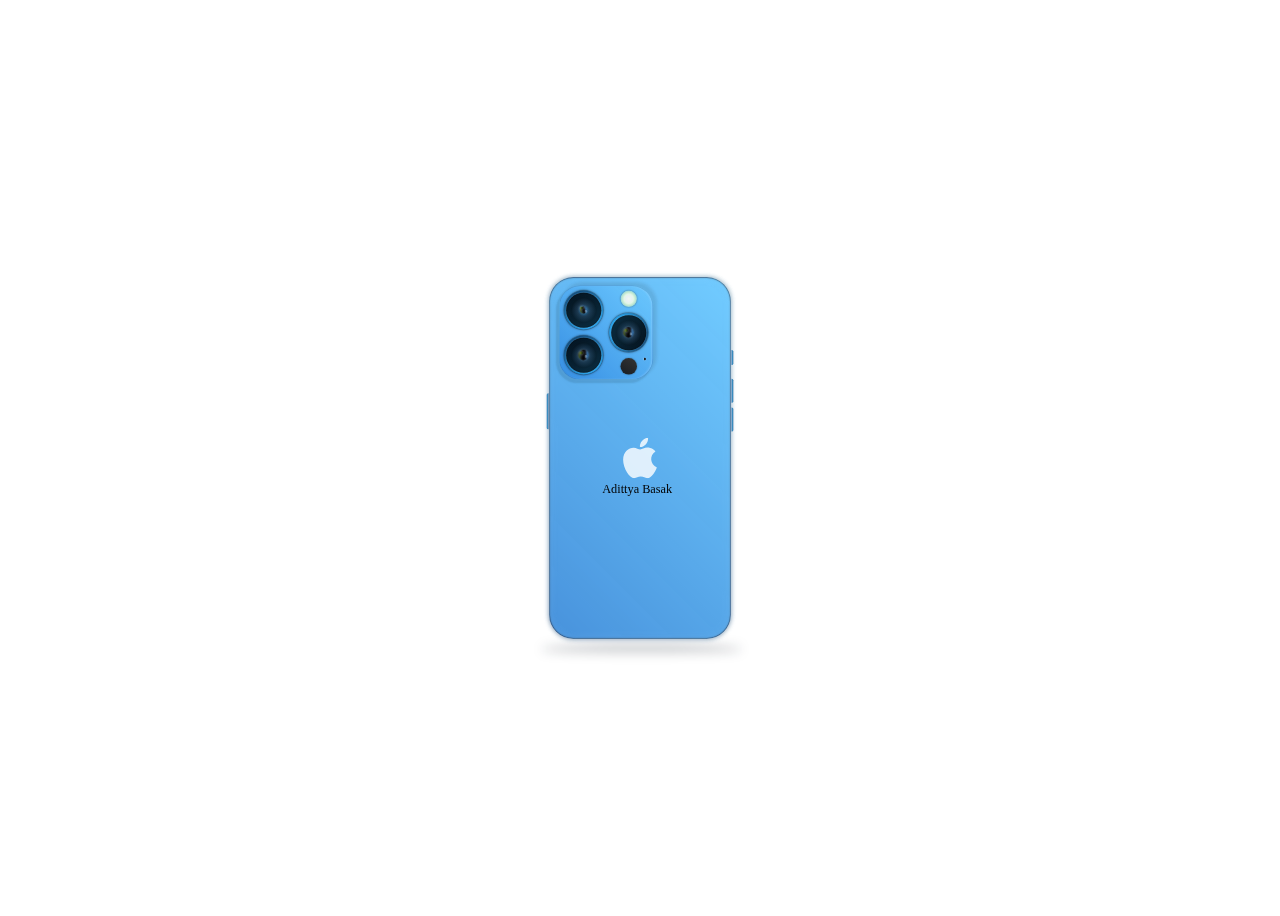
==== commit c09a5b99: "change" ====
--- a/index.html
+++ b/index.html
@@ -1,975 +1,71 @@
 <!DOCTYPE html>
 <html lang="en">
-
 <head>
-	<meta charset="utf-8">
-	<meta http-equiv="X-UA-Compatible" content="IE=edge">
-	<meta name="viewport"
-		content="width=device-width, height=device-height, initial-scale=1.0, user-scalable=0, minimum-scale=1.0, maximum-scale=1.0">
-	<title>SUNSTEP</title>
-	<!-- custom font -->
-	<link rel="preconnect" href="https://fonts.googleapis.com">
-	<link rel="preconnect" href="https://fonts.gstatic.com" crossorigin>
-	<link href="https://fonts.googleapis.com/css2?family=Poppins:wght@100;200;300;400;500;600;700&display=swap"
-		rel="stylesheet">
-	<!-- Bootstrap -->
-	<link href="css/bootstrap.min.css" rel="stylesheet">
-	<!-- custom css -->
-	<link href="css/style.css" rel="stylesheet">
-
+    <meta charset="UTF-8">
+    <meta http-equiv="X-UA-Compatible" content="IE=edge">
+    <meta name="viewport" content="width=device-width, initial-scale=1.0">
+    <title>Document</title>
+    <!-- custom css -->
+	<link href="style.css" rel="stylesheet">
 </head>
-
 <body>
-
-	<header class="headerwrap">
-		<nav class="navbar navbar-expand-lg">
-			<div class="container">
-				<div class="navbar-brand">
-					<a href="index.html">
-						<div class="header-logo-brand">
-							<img src="images/logo.svg" class="logo-slot" alt="" />
-							<img src="images/product-title.png" class="product-slot" alt="" />
-						</div>
-					</a>
-				</div>
-
-				<div class="collapse navbar-collapse navbar-center" id="navbarsExample03">
-					<ul class="navbar-nav ml-auto">
-						<li>
-							<a href="#">Explore</a>
-						</li>
-						<li>
-							<a href="#">Create</a>
-						</li>
-						<li>
-							<a href="#">Feed</a>
-						</li>
-					</ul>
-				</div>
-				<button class="navbar-toggler" type="button" data-bs-toggle="collapse"
-					data-bs-target="#navbarsExample03" aria-controls="navbarsExample03" aria-expanded="false"
-					aria-label="Toggle navigation">
-					<span></span>
-					<span></span>
-					<span></span>
-				</button>
-				<div class="header-rightcol">
-					<div class="header-search">
-						<input type="text" placeholder="Search" />
-						<div class="header-search-icon">
-							<svg xmlns="http://www.w3.org/2000/svg" height="24px" viewBox="0 0 24 24" width="24px" fill="#333333">
-								<path d="M0 0h24v24H0V0z" fill="none" />
-								<path
-								  d="M15.5 14h-.79l-.28-.27C15.41 12.59 16 11.11 16 9.5 16 5.91 13.09 3 9.5 3S3 5.91 3 9.5 5.91 16 9.5 16c1.61 0 3.09-.59 4.23-1.57l.27.28v.79l5 4.99L20.49 19l-4.99-5zm-6 0C7.01 14 5 11.99 5 9.5S7.01 5 9.5 5 14 7.01 14 9.5 11.99 14 9.5 14z" />
-							  </svg>
-						</div>
-					</div>
-					<div class="header-connect">
-						<div class="connect-col">
-							<button type="button" class="connect-btn">Connect Wallet</button>
-						</div>
-						<div class="connect-user">
-							<img src="images/img06.png" />
-						</div>
-					</div>
-				</div>
-			</div>
-		</nav>
-	</header>
-	<div class="home-banner-wrap">
-		<div class="home-banner-img">
-			<img src="images/homebg.svg" />
-		</div>
-		<div class="home-banner-content">
-			<div class="container">
-				<div class="row home-banner-row">
-					<div class="col-md-5">
-						<div class="banner-area-info">
-							<h2>Explore the NFT world, collect and sell your artwork</h2>
-							<p>Trade with Simpler and Smarter NFT World</p>
-							<div class="home-banner-action">
-								<a href="#" class="btn primary-btn">EXPLORE MORE</a>
-								<a href="#" class="btn create-btn">Create</a>
-							</div>
-							<div class="home-count-section">
-								<div class="count-col">
-									<span class="count-no">37k+</span>
-									<span class="collect-area">Artworks</span>
-								</div>
-								<div class="count-col">
-									<span class="count-no">20k+</span>
-									<span class="collect-area">Artists</span>
-								</div>
-								<div class="count-col">
-									<span class="count-no">90k+</span>
-									<span class="collect-area">Auctions</span>
-								</div>
-							</div>
-						</div>
-					</div>
-					<div class="col-md-7">
-						<div class="home-art-imgsection">
-							<div class="home-imgart-col">
-								<div class="home-imgart-box">
-									<img src="images/home-banner-img01.png" alt="" />
-								</div>
-								<div class="home-imgart-box">
-									<img src="images/home-banner-img02.png" alt="" />
-								</div>
-								<div class="home-imgart-box">
-									<img src="images/home-banner-img03.png" alt="" />
-								</div>
-							</div>
-							<div class="home-imgart-col">
-								<div class="home-imgart-box">
-									<img src="images/home-banner-img04.png" alt="" />
-								</div>
-								<div class="home-imgart-box">
-									<img src="images/home-banner-img05.png" alt="" />
-								</div>
-								<div class="home-imgart-box">
-									<img src="images/home-banner-img06.png" alt="" />
-								</div>
-							</div>
-							<div class="home-imgart-col">
-								<div class="home-imgart-box">
-									<img src="images/home-banner-img07.png" alt="" />
-								</div>
-							</div>
-						</div>
-					</div>
-				</div>
-			</div>
-		</div>
-	</div>
-
-
-	<div class="home-logo-section">
-		<div class="container">
-			<div class="home-logo-row">
-				<div class="logo-col">
-					<img src="images/cardano-logo.png" />
-				</div>
-				<div class="logo-col">
-					<img src="images/ethereum-logo.png" />
-				</div>
-				<div class="logo-col">
-					<img src="images/blockchain-logo.png" />
-				</div>
-			</div>
-		</div>
-	</div>
-
-	<div class="about-wrap">
-		<div class="container">
-			<div class="step-heading-row">
-				<h2>About us</h2>
-				<p>If you want in on the NFT craze, SUNSTEP is your gateway to participating in the purchase and sale of
-					these digital assets -- from art to music to entire virtual worlds.</p>
-			</div>
-			<div class="row about-row">
-				<div class="col-md-5">
-					<div class="about-img">
-						<img src="images/about.png" />
-					</div>
-				</div>
-				<div class="col-md-5 offset-md-2 align-self-center">
-					<div class="about-content">
-						<h3>Get Popular NFT</h3>
-						<p>Curabitur vulputate arcu odio, ac facilisis diam accumsan ut. Ut imperdiet et leo in
-							vulputate. Sed eleifend lacus eu sapien sagittis imperdiet. Etiam tempor mollis augue, ut
-							tincidunt ex interdum eu. Pellentesque rhoncus lectus sed posuere viverra. Vestibulum id
-							turpis lectus. Donec rhoncus quis elit sed fermentum. Nullam sit amet ex enim. Fusce nec
-							suscipit nulla. Maecenas porta mi vestibulum, lobortis est ac, hendrerit dui. Pellentesque
-							auctor id enim sit amet molestie.</p>
-						<a href="#" class="btn primary-btn">Show more</a>
-					</div>
-				</div>
-			</div>
-		</div>
-	</div>
-
-	<div class="artworks-wrap">
-		<div class="container">
-			<div class="step-heading-row">
-				<h2>Collection</h2>
-				<p>Explore our collection from different categories</p>
-			</div>
-			<div class="collection-tab">
-				<ul>
-					<li>
-						<a href="#" class="active">Art</a>
-					</li>
-					<li>
-						<a href="#">Sport</a>
-					</li>
-					<li>
-						<a href="#">Photography</a>
-					</li>
-					<li>
-						<a href="#">Pattern</a>
-					</li>
-				</ul>
-			</div>
-			<div class="row artworks-row">
-				<div class="col-md-4">
-					<div class="featured-box">
-						<div class="featured-imgbox">
-							<img src="images/img01.png" />
-						</div>
-						<div class="featured-information">
-							<div class="featured-user-info">
-								<span class="user-name-bid">@Jonny</span>
-								<span class="user-featured-title-bid">Block of Art</span>
-							</div>
-							<div class="featured-bid">
-								<span class="user-name-bid">Current Bid</span>
-								<span class="user-featured-title-bid">0.005 ADA</span>
-							</div>
-						</div>
-						<div class="featured-action">
-							<button type="button" class="btn primary-btn">Place a Bid</button>
-						</div>
-					</div>
-				</div>
-				<div class="col-md-4">
-					<div class="featured-box">
-						<div class="featured-imgbox">
-							<img src="images/img02.png" />
-						</div>
-						<div class="featured-information">
-							<div class="featured-user-info">
-								<span class="user-name-bid">@Jonny</span>
-								<span class="user-featured-title-bid">Block of Art</span>
-							</div>
-							<div class="featured-bid">
-								<span class="user-name-bid">Current Bid</span>
-								<span class="user-featured-title-bid">0.005 ADA</span>
-							</div>
-						</div>
-						<div class="featured-action">
-							<button type="button" class="btn primary-btn">Place a Bid</button>
-						</div>
-					</div>
-				</div>
-				<div class="col-md-4">
-					<div class="featured-box">
-						<div class="featured-imgbox">
-							<img src="images/img03.png" />
-						</div>
-						<div class="featured-information">
-							<div class="featured-user-info">
-								<span class="user-name-bid">@Jonny</span>
-								<span class="user-featured-title-bid">Block of Art</span>
-							</div>
-							<div class="featured-bid">
-								<span class="user-name-bid">Current Bid</span>
-								<span class="user-featured-title-bid">0.005 ADA</span>
-							</div>
-						</div>
-						<div class="featured-action">
-							<button type="button" class="btn primary-btn">Place a Bid</button>
-						</div>
-					</div>
-				</div>
-				<div class="col-md-4">
-					<div class="featured-box">
-						<div class="featured-imgbox">
-							<img src="images/img04.png" />
-						</div>
-						<div class="featured-information">
-							<div class="featured-user-info">
-								<span class="user-name-bid">@Jonny</span>
-								<span class="user-featured-title-bid">Block of Art</span>
-							</div>
-							<div class="featured-bid">
-								<span class="user-name-bid">Current Bid</span>
-								<span class="user-featured-title-bid">0.005 ADA</span>
-							</div>
-						</div>
-						<div class="featured-action">
-							<button type="button" class="btn primary-btn">Place a Bid</button>
-						</div>
-					</div>
-				</div>
-				<div class="col-md-4">
-					<div class="featured-box">
-						<div class="featured-imgbox">
-							<img src="images/img05.png" />
-						</div>
-						<div class="featured-information">
-							<div class="featured-user-info">
-								<span class="user-name-bid">@Jonny</span>
-								<span class="user-featured-title-bid">Block of Art</span>
-							</div>
-							<div class="featured-bid">
-								<span class="user-name-bid">Current Bid</span>
-								<span class="user-featured-title-bid">0.005 ADA</span>
-							</div>
-						</div>
-						<div class="featured-action">
-							<button type="button" class="btn primary-btn">Place a Bid</button>
-						</div>
-					</div>
-				</div>
-				<div class="col-md-4">
-					<div class="featured-box">
-						<div class="featured-imgbox">
-							<img src="images/img06.png" />
-						</div>
-						<div class="featured-information">
-							<div class="featured-user-info">
-								<span class="user-name-bid">@Jonny</span>
-								<span class="user-featured-title-bid">Block of Art</span>
-							</div>
-							<div class="featured-bid">
-								<span class="user-name-bid">Current Bid</span>
-								<span class="user-featured-title-bid">0.005 ADA</span>
-							</div>
-						</div>
-						<div class="featured-action">
-							<button type="button" class="btn primary-btn">Place a Bid</button>
-						</div>
-					</div>
-				</div>
-				<div class="col-md-4">
-					<div class="featured-box">
-						<div class="featured-imgbox">
-							<img src="images/img07.png" />
-						</div>
-						<div class="featured-information">
-							<div class="featured-user-info">
-								<span class="user-name-bid">@Jonny</span>
-								<span class="user-featured-title-bid">Block of Art</span>
-							</div>
-							<div class="featured-bid">
-								<span class="user-name-bid">Current Bid</span>
-								<span class="user-featured-title-bid">0.005 ADA</span>
-							</div>
-						</div>
-						<div class="featured-action">
-							<button type="button" class="btn primary-btn">Place a Bid</button>
-						</div>
-					</div>
-				</div>
-				<div class="col-md-4">
-					<div class="featured-box">
-						<div class="featured-imgbox">
-							<img src="images/img08.png" />
-						</div>
-						<div class="featured-information">
-							<div class="featured-user-info">
-								<span class="user-name-bid">@Jonny</span>
-								<span class="user-featured-title-bid">Block of Art</span>
-							</div>
-							<div class="featured-bid">
-								<span class="user-name-bid">Current Bid</span>
-								<span class="user-featured-title-bid">0.005 ADA</span>
-							</div>
-						</div>
-						<div class="featured-action">
-							<button type="button" class="btn primary-btn">Place a Bid</button>
-						</div>
-					</div>
-				</div>
-				<div class="col-md-4">
-					<div class="featured-box">
-						<div class="featured-imgbox">
-							<img src="images/img01.png" />
-						</div>
-						<div class="featured-information">
-							<div class="featured-user-info">
-								<span class="user-name-bid">@Jonny</span>
-								<span class="user-featured-title-bid">Block of Art</span>
-							</div>
-							<div class="featured-bid">
-								<span class="user-name-bid">Current Bid</span>
-								<span class="user-featured-title-bid">0.005 ADA</span>
-							</div>
-						</div>
-						<div class="featured-action">
-							<button type="button" class="btn primary-btn">Place a Bid</button>
-						</div>
-					</div>
-				</div>
-			</div>
-		</div>
-	</div>
-
-
-	<div class="artworks-wrap">
-		<div class="container">
-			<div class="step-heading-row">
-				<h2>Featured Artworks</h2>
-			</div>
-			<div class="row artworks-row">
-				<div class="col-md-4">
-					<div class="featured-box">
-						<div class="featured-imgbox">
-							<img src="images/img06.png" />
-						</div>
-						<div class="featured-information">
-							<div class="featured-user-info">
-								<span class="user-name-bid">@Jonny</span>
-								<span class="user-featured-title-bid">Block of Art</span>
-							</div>
-							<div class="featured-bid">
-								<span class="user-name-bid">Current Bid</span>
-								<span class="user-featured-title-bid">0.005 ADA</span>
-							</div>
-						</div>
-						<div class="featured-action">
-							<button type="button" class="btn primary-btn">Place a Bid</button>
-						</div>
-					</div>
-				</div>
-				<div class="col-md-4">
-					<div class="featured-box">
-						<div class="featured-imgbox">
-							<img src="images/img07.png" />
-						</div>
-						<div class="featured-information">
-							<div class="featured-user-info">
-								<span class="user-name-bid">@Jonny</span>
-								<span class="user-featured-title-bid">Block of Art</span>
-							</div>
-							<div class="featured-bid">
-								<span class="user-name-bid">Current Bid</span>
-								<span class="user-featured-title-bid">0.005 ADA</span>
-							</div>
-						</div>
-						<div class="featured-action">
-							<button type="button" class="btn primary-btn">Place a Bid</button>
-						</div>
-					</div>
-				</div>
-				<div class="col-md-4">
-					<div class="featured-box">
-						<div class="featured-imgbox">
-							<img src="images/img08.png" />
-						</div>
-						<div class="featured-information">
-							<div class="featured-user-info">
-								<span class="user-name-bid">@Jonny</span>
-								<span class="user-featured-title-bid">Block of Art</span>
-							</div>
-							<div class="featured-bid">
-								<span class="user-name-bid">Current Bid</span>
-								<span class="user-featured-title-bid">0.005 ADA</span>
-							</div>
-						</div>
-						<div class="featured-action">
-							<button type="button" class="btn primary-btn">Place a Bid</button>
-						</div>
-					</div>
-				</div>
-			</div>
-		</div>
-	</div>
-	 <div class="container">
-      <!-- Top NFTS -->
-        <div class="Top-NFTS-header">
-            <h5>Top NFTS</h5>
-         </div>
-        <div class="top-nfts-section-body">
-            <div class="top-nfts-section-main">
-                  <div class="top-nfts-list-header">
-                       <div class="top-nfts-list-header-col">Collection</div>
-                       <div class="top-nfts-list-header-col">Volume</div>
-                       <div class="top-nfts-list-header-col">24h %</div>
-                       <div class="top-nfts-list-header-col">7d %</div>
-                       <div class="top-nfts-list-header-col">Floor Price</div>
-                       <div class="top-nfts-list-header-col">Owners</div>
-                       <div class="top-nfts-list-header-col">Items</div> 
-                  </div>
-                  <div class="top-nfts-list">
-                    <div class="top-nfts-list-col-number">1</div>
-                       <div class="top-nfts-list-col">
-                              <div class="top-nfts-list-img">
-                                 <img src="images/Ellipse 373.png" class="Address-Documents"alt=""width="65px" height="65px"/> 
-                              </div>
-                       </div>
-                       <div class="top-nfts-list-col">
-                            <div class="top-nfts-list-col-header">Mfers Deployer
-                                <p>mfers nfts</p> 
-                              </div>
-                       </div>
-                       <div class="top-nfts-list-col">23515.153 ADA</div>
-                       <div class="top-nfts-list-col">  
-                             <div class="top-nfts-list-col-img-24h">
-                              <img src="images/down-arrow.png"alt=""width="15px"height="24px">
-                             </div>
-                             <div class="top-nfts-list-col-24">-24.56</div>
-                       </div>
-                       <div class="top-nfts-list-col">
-                        <div class="top-nfts-list-col-img-7d">
-                          <img src="images/open-arrow.png"alt=""width="15px"height="24px">
-                         </div>
-                            <div class="top-nfts-list-col-35">+35%</div>
-                      </div>
-                       <div class="top-nfts-list-col">993.21 ADA</div>
-                       <div class="top-nfts-list-col">2.4k</div>
-                       <div class="top-nfts-list-col">123k</div>
-                  </div>
-                  <div class="top-nfts-list">
-                    <div class="top-nfts-list-col-number">2</div>
-                    <div class="top-nfts-list-col">
-                           <div class="top-nfts-list-img">
-                              <img src="images/Ellipse -1.png" class="Address-Documents"alt=""width="65px" height="65px"/> 
-                           </div>
+    <body>
+        <div class="container">
+            <div class="iphone-shadow"></div>
+    
+            <div class="iphone-body">
+                <div class="back-glass"></div>
+                <div class="camera">
+                    <div class="camera-firstColumn">
+            
+                        <div class="c1 center">
+                            <div class="c11 center">
+                                <div class="c1-lens"></div>
+                                    <div class="lens-dot-right"></div>
+                                    <div class="lens-dot-left"></div>
+                            </div>
+                        </div>
+            
+                        <div class="c1 center">
+                            <div class="c11 center">
+                                <div class="c2-c3-lens"></div>
+                                    <div class="lens-dot-right"></div>
+                                    <div class="lens-dot-left"></div>
+                            </div>
+                        </div>
+                        
                     </div>
-                    <div class="top-nfts-list-col">
-                         <div class="top-nfts-list-col-header">Mfers Deployer
-                             <p>mfers nfts</p> 
-                           </div>
+                    <div class="camera-secondColumn">
+                        <div class="secondColumn-container">
+            
+                            <div class="c22"></div>
+            
+                            <div class="c12 center">
+                                <div class="c11 center">
+                                    <div class="c2-c3-lens"></div>
+                                    <div class="lens-dot-right"></div>
+                                    <div class="lens-dot-left"></div>
+                                </div>
+                            </div>
+                            <div class="speaker"></div>
+                            <div class="c2"></div>
+                        </div>
                     </div>
-                    <div class="top-nfts-list-col">23515.153 ADA</div>
-                    <div class="top-nfts-list-col">
-                          <div class="top-nfts-list-col-img-24h">
-                           <img src="images/down-arrow.png"alt=""width="15px"height="24px">
-                          </div>
-                          <div class="top-nfts-list-col-24">-24.56</div>
-                    </div>
-                    <div class="top-nfts-list-col">
-                      <div class="top-nfts-list-col-img-7d">
-                        <img src="images/open-arrow.png"alt=""width="15px"height="24px">
-                       </div>
-                          <div class="top-nfts-list-col-35">+35%</div>
-                    </div>
-                    <div class="top-nfts-list-col">993.21 ADA</div>
-                    <div class="top-nfts-list-col">2.4k</div>
-                    <div class="top-nfts-list-col">123k</div> 
-                  </div>
-                  <div class="top-nfts-list">
-                    <div class="top-nfts-list-col-number">3</div>
-                    <div class="top-nfts-list-col">
-                           <div class="top-nfts-list-img">
-                              <img src="images/Ellipse -2.png" class="Address-Documents"alt=""width="65px" height="65px"/> 
-                           </div>
-                    </div>
-                    <div class="top-nfts-list-col">
-                         <div class="top-nfts-list-col-header">Mfers Deployer
-                             <p>mfers nfts</p> 
-                           </div>
-                    </div>
-                    <div class="top-nfts-list-col">23515.153 ADA</div>
-                    <div class="top-nfts-list-col">
-                          <div class="top-nfts-list-col-img-24h">
-                           <img src="images/down-arrow.png"alt=""width="15px"height="24px">
-                          </div>
-                          <div class="top-nfts-list-col-24">-24.56</div>
-                    </div>
-                    <div class="top-nfts-list-col">
-                      <div class="top-nfts-list-col-img-7d">
-                        <img src="images/open-arrow.png"alt=""width="15px"height="24px">
-                       </div>
-                          <div class="top-nfts-list-col-35">+35%</div>
-                    </div>
-                    <div class="top-nfts-list-col">993.21 ADA</div>
-                    <div class="top-nfts-list-col">2.4k</div>
-                    <div class="top-nfts-list-col">123k</div>
-                  </div>
                 </div>
+                <div class="powerb button"></div>
+                <div class="volume-up button"></div>
+                <div class="volume-down button"></div>
+                <h1 class="name">Adittya Basak</h1>
+                <div class="silentkey button"></div>
+    
+                <div class="logo-container">
+                    <svg class="logo" xmlns="http://www.w3.org/2000/svg" width="24" height="24" viewBox="0 0 24 24" fill="white"><path d="M22 17.607c-.786 2.28-3.139 6.317-5.563 6.361-1.608.031-2.125-.953-3.963-.953-1.837 0-2.412.923-3.932.983-2.572.099-6.542-5.827-6.542-10.995 0-4.747 3.308-7.1 6.198-7.143 1.55-.028 3.014 1.045 3.959 1.045.949 0 2.727-1.29 4.596-1.101.782.033 2.979.315 4.389 2.377-3.741 2.442-3.158 7.549.858 9.426zm-5.222-17.607c-2.826.114-5.132 3.079-4.81 5.531 2.612.203 5.118-2.725 4.81-5.531z"/></svg>
+                
+                    
                 </div>
-
-                <!-- Top-Gainers-Recently-Added-section -->
-
-                <div class="Top-Gainers-Recently-Added-header">
-                  <div class="Top-Gainers">
-                  <h5>Top Gainers</h5>
-                </div>
-                <div class="Recently-Added">
-                  <h5>Recently Added</h5>
-                </div>
-               </div>
-
-
-               <div class="Top-Gainers-Recently-Added-section-body">
-
-
-                <!-- Top Gainers -->
-                <div class="Top-Gainers-section-main">
-                       <div class="Top-Gainers-list-header">
-                            <div class="top-nfts-list-header-col">Collection</div>                      
-                            <div class="top-nfts-list-header-col">24h %</div>
-                       </div>
-                       <!-- Top Gainers--1 -->
-                       <div class="Top-Gainers-list">
-                        <div class="top-nfts-list-col-number">1</div>
-                          <div class="top-nfts-list-col">
-                               <div class="top-nfts-list-img">
-                                  <img src="images/Ellipse 373.png" class="Address-Documents"alt=""width="65px" height="65px"/> 
-                               </div>
-                              </div>
-                               <div class="top-nfts-list-col">
-                                  <div class="top-nfts-list-col-header">Mfers Deployer
-                                    <p>mfers nfts</p> 
-                                  </div>
-                               </div>
-                               <div class="top-nfts-list-col">  
-                                  <div class="Top-Gainers-list-col-img-24h">
-                                     <img src="images/open-arrow.png"alt=""width="15px"height="24px">
-                                  </div>
-                                 <div class="top-nfts-list-col-35">+35%</div>
-                              </div>
-                          
-                       </div>
-                       <!-- Top Gainers--2 -->
-                       <div class="Top-Gainers-list">
-                        <div class="top-nfts-list-col-number">2</div>
-                          <div class="top-nfts-list-col">
-                               <div class="top-nfts-list-img">
-                                  <img src="images/Ellipse -1.png" class="Address-Documents"alt=""width="65px" height="65px"/> 
-                               </div>
-                              </div>
-                               <div class="top-nfts-list-col">
-                                  <div class="top-nfts-list-col-header">Mfers Deployer
-                                    <p>mfers nfts</p> 
-                                  </div>
-                               </div>
-                               <div class="top-nfts-list-col">  
-                                  <div class="Top-Gainers-list-col-img-24h">
-                                     <img src="images/open-arrow.png"alt=""width="15px"height="24px">
-                                  </div>
-                                 <div class="top-nfts-list-col-35">+35%</div>
-                              </div>
-                          
-                       </div>
-                       <!-- Top Gainers--3 -->
-                       <div class="Top-Gainers-list">
-                        <div class="top-nfts-list-col-number">3</div>
-                          <div class="top-nfts-list-col">
-                               <div class="top-nfts-list-img">
-                                  <img src="images/Ellipse -2.png" class="Address-Documents"alt=""width="65px" height="65px"/> 
-                               </div>
-                              </div>
-                               <div class="top-nfts-list-col">
-                                  <div class="top-nfts-list-col-header">Mfers Deployer
-                                    <p>mfers nfts</p> 
-                                  </div>
-                               </div>
-                               <div class="top-nfts-list-col">  
-                                  <div class="Top-Gainers-list-col-img-24h">
-                                     <img src="images/open-arrow.png"alt=""width="15px"height="24px">
-                                  </div>
-                                 <div class="top-nfts-list-col-35">+35%</div>
-                              </div>
-                          
-                       </div>
-                </div>
-
-
-                <!-- Recently-Added -->
-                <div class="Recently-Added-section-main">
-                  <div class="Recently-Added-list-header">
-                    <div class="top-nfts-list-header-col">Collection</div>                      
-                    <div class="top-nfts-list-header-col">Volume</div>
-                  </div>
-              
-                        <!-- Recently-Added--1 -->
-                        <div class="Recently-Added-list">
-                          <div class="top-nfts-list-col-number">1</div>
-                            <div class="top-nfts-list-col">
-                                  <div class="top-nfts-list-img">
-                                    <img src="images/Ellipse 373.png" class="Address-Documents"alt=""width="65px" height="65px"/> 
-                                  </div>
-                                </div>
-                                  <div class="top-nfts-list-col">
-                                    <div class="top-nfts-list-col-header">Mfers Deployer
-                                      <p>mfers nfts</p> 
-                                    </div>
-                                  </div>
-                                  <div class="Recently-Added-list-col">23515.153 ADA</div>
-    
-                          </div>
-                          <!-- Recently-Added--2 -->
-                          <div class="Recently-Added-list">
-                          <div class="top-nfts-list-col-number">2</div>
-                            <div class="top-nfts-list-col">
-                                  <div class="top-nfts-list-img">
-                                    <img src="images/Ellipse -1.png" class="Address-Documents"alt=""width="65px" height="65px"/> 
-                                  </div>
-                                </div>
-                                  <div class="top-nfts-list-col">
-                                    <div class="top-nfts-list-col-header">Mfers Deployer
-                                      <p>mfers nfts</p> 
-                                    </div>
-                                  </div>
-                                  <div class="Recently-Added-list-col">23515.153 ADA</div>
-    
-                          </div>
-                          <!-- Recently-Added--3 -->
-                          <div class="Recently-Added-list">
-                          <div class="top-nfts-list-col-number">3</div>
-                            <div class="top-nfts-list-col">
-                                  <div class="top-nfts-list-img">
-                                    <img src="images/Ellipse -2.png" class="Address-Documents"alt=""width="65px" height="65px"/> 
-                                  </div>
-                                </div>
-                                  <div class="top-nfts-list-col">
-                                    <div class="top-nfts-list-col-header">Mfers Deployer
-                                      <p>mfers nfts</p> 
-                                    </div>
-                                  </div>
-                                  <div class="Recently-Added-list-col">23515.153 ADA</div>
-
-                </div>
-
-              </div>
-
-</div>
-
-	<div class="creators-wrap">
-		<div class="container">
-			<div class="step-heading-row">
-				<h2>Top Creators</h2>
-				<p>Folllow your favourite Creators to get regular updates from them</p>
-			</div>
-			<div class="row creators-row">
-				<div class="col-md-4">
-					<div class="creators-box">
-						<div class="creators-imgbox">
-							<img src="images/img03.png" />
-						</div>
-						<div class="creators-content">
-							<div class="creators-info">
-								<div class="creators-userimg">
-									<img src="images/img01.png" />
-								</div>
-								<h4>Walter Fisher</h4>
-								<p>Praesent eu dolor eu orci vehicula euismod. Vivamus sed sollicitudin libero, vel
-									malesuada velit. Nullam et</p>
-							</div>
-							<div class="featured-action">
-								<button type="button" class="btn primary-btn">+ Follow</button>
-							</div>
-						</div>
-					</div>
-				</div>
-				<div class="col-md-4">
-					<div class="creators-box">
-						<div class="creators-imgbox">
-							<img src="images/img05.png" />
-						</div>
-						<div class="creators-content">
-							<div class="creators-info">
-								<div class="creators-userimg">
-									<img src="images/img01.png" />
-								</div>
-								<h4>Walter Fisher</h4>
-								<p>Praesent eu dolor eu orci vehicula euismod. Vivamus sed sollicitudin libero, vel
-									malesuada velit. Nullam et</p>
-							</div>
-							<div class="featured-action">
-								<button type="button" class="btn primary-btn">+ Follow</button>
-							</div>
-						</div>
-					</div>
-				</div>
-				<div class="col-md-4">
-					<div class="creators-box">
-						<div class="creators-imgbox">
-							<img src="images/img08.png" />
-						</div>
-						<div class="creators-content">
-							<div class="creators-info">
-								<div class="creators-userimg">
-									<img src="images/img01.png" />
-								</div>
-								<h4>Walter Fisher</h4>
-								<p>Praesent eu dolor eu orci vehicula euismod. Vivamus sed sollicitudin libero, vel
-									malesuada velit. Nullam et</p>
-							</div>
-							<div class="featured-action">
-								<button type="button" class="btn primary-btn">+ Follow</button>
-							</div>
-						</div>
-					</div>
-				</div>
-			</div>
-		</div>
-	</div>
-
-	<div class="nft-step-row">
-		<div class="container">
-			<div class="nft-step-heading">
-				<span class="step-small-title">NFT Steps</span>
-				<h2>Easy Steps to create and sell your NFT</h2>
-			</div>
-			<div class="row">
-				<div class="col-md-3">
-					<div class="nft-step-info">
-						<div class="nft-step-title">
-							<div class="nftstep-icon">
-								<img src="images/crypto.png" alt="" />
-							</div>
-							<h3>Setup your wallet</h3>
-						</div>
-						<p>Once you have setup your walletof choice, connect it to Sunstep by clicking the wallet icon
-							in the top right corner.</p>
-					</div>
-				</div>
-				<div class="col-md-3">
-					<div class="nft-step-info">
-						<div class="nft-step-title">
-							<div class="nftstep-icon">
-								<img src="images/file.png" alt="" />
-							</div>
-							<h3>Create your collection</h3>
-						</div>
-						<p>Setup your collection. Add social links, description, profile and banner images, and set a
-							secondary sales fee.</p>
-					</div>
-				</div>
-				<div class="col-md-3">
-					<div class="nft-step-info">
-						<div class="nft-step-title">
-							<div class="nftstep-icon">
-								<img src="images/nft.png" alt="" />
-							</div>
-							<h3>Add your NFTs</h3>
-						</div>
-						<p>Upload your work (image, audio, video or 3d art), add a title and description and customize
-							your NFTs with properties, states, and unlockable content.</p>
-					</div>
-				</div>
-				<div class="col-md-3">
-					<div class="nft-step-info">
-						<div class="nft-step-title">
-							<div class="nftstep-icon">
-								<img src="images/photography.png" alt="" />
-							</div>
-							<h3>List them for sale</h3>
-						</div>
-						<p>Choose between actions, fixed price listings, and declining-price listings. You choose how
-							you want to sell your NFTs, and we help you sell them!</p>
-					</div>
-				</div>
-			</div>
-		</div>
-	</div>
-
-
-	<footer class="footer-wrap">
-		<div class="container">
-			<div class="footer-top-row">
-				<div class="footer-logo">
-					<img src="images/logo.svg" alt="" />
-					<img src="images/product-title.png" class="product-title" alt="" />
-				</div>
-				<div class="email-subscribe-row">
-					<h4>Be Updated</h4>
-					<div class="email-subscribe-form">
-						<input type="text" placeholder="Your email address" class="email-input" />
-						<button type="submit" class="email-send-btn">Send</button>
-					</div>
-				</div>
-			</div>
-			<div class="footer-middle-row">
-				<div class="row">
-					<div class="col-md-4">
-						<p>The best NFT marketplace website in the world and feel your experience in selling or buy
-							NFT'S</p>
-						<div class="community-row">
-							<h4>Join the Community</h4>
-							<div class="social-link-item">
-								<ul>
-									<li>
-										<a href="#">
-											<svg xmlns="http://www.w3.org/2000/svg" width="40.154" height="40.154" viewBox="0 0 40.154 40.154">
-												<path id="Icon_awesome-facebook" data-name="Icon awesome-facebook" d="M40.717,20.762A20.078,20.078,0,1,0,17.5,40.717V26.6H12.4V20.762h5.1v-4.45c0-5.062,3-7.858,7.583-7.858a30.717,30.717,0,0,1,4.495.394v4.968H27.048c-2.493,0-3.271,1.557-3.271,3.154v3.791h5.568L28.454,26.6H23.777V40.717A20.169,20.169,0,0,0,40.717,20.762Z" transform="translate(-0.563 -0.563)" fill="#fff"/>
-											  </svg>											  
-										</a>
-									</li>
-									<li>
-										<a href="#">
-											<svg xmlns="http://www.w3.org/2000/svg" width="40.154" height="40.154" viewBox="0 0 40.154 40.154">
-												<path id="Icon_awesome-instagram" data-name="Icon awesome-instagram" d="M20.076,12.02A10.295,10.295,0,1,0,30.369,22.315,10.278,10.278,0,0,0,20.076,12.02Zm0,16.988a6.693,6.693,0,1,1,6.692-6.693,6.7,6.7,0,0,1-6.692,6.693ZM33.191,11.6a2.4,2.4,0,1,1-2.4-2.4A2.4,2.4,0,0,1,33.191,11.6Zm6.817,2.437c-.152-3.217-.887-6.066-3.243-8.413s-5.2-3.082-8.412-3.244c-3.314-.188-13.249-.188-16.563,0-3.207.152-6.056.887-8.412,3.235S.3,10.81.136,14.027c-.188,3.315-.188,13.252,0,16.567.152,3.217.887,6.066,3.243,8.413s5.2,3.082,8.412,3.243c3.314.188,13.249.188,16.563,0,3.216-.152,6.065-.887,8.412-3.244s3.082-5.2,3.243-8.413c.188-3.315.188-13.243,0-16.558ZM35.726,34.151a6.775,6.775,0,0,1-3.816,3.817c-2.643,1.048-8.913.806-11.834.806s-9.2.233-11.834-.806a6.775,6.775,0,0,1-3.816-3.817c-1.048-2.643-.806-8.915-.806-11.836s-.233-9.2.806-11.836A6.775,6.775,0,0,1,8.243,6.662c2.643-1.048,8.913-.806,11.834-.806s9.2-.233,11.834.806a6.775,6.775,0,0,1,3.816,3.817c1.048,2.643.806,8.915.806,11.836S36.774,31.517,35.726,34.151Z" transform="translate(0.005 -2.237)" fill="#fff"/>
-											  </svg>																		
-										</a>
-									</li>
-									<li>
-										<a href="#">
-											<svg xmlns="http://www.w3.org/2000/svg" width="43.128" height="35.028" viewBox="0 0 43.128 35.028">
-												<path id="Icon_awesome-twitter" data-name="Icon awesome-twitter" d="M38.7,12.11c.027.383.027.766.027,1.149,0,11.685-8.894,25.149-25.149,25.149A24.979,24.979,0,0,1,0,34.441a18.286,18.286,0,0,0,2.135.109,17.7,17.7,0,0,0,10.974-3.776,8.855,8.855,0,0,1-8.265-6.13,11.147,11.147,0,0,0,1.669.137,9.349,9.349,0,0,0,2.326-.3A8.84,8.84,0,0,1,1.751,15.8V15.7a8.9,8.9,0,0,0,4,1.122A8.852,8.852,0,0,1,3.01,5a25.125,25.125,0,0,0,18.226,9.25,9.978,9.978,0,0,1-.219-2.025,8.848,8.848,0,0,1,15.3-6.048,17.4,17.4,0,0,0,5.61-2.135,8.815,8.815,0,0,1-3.886,4.871,17.72,17.72,0,0,0,5.09-1.368A19,19,0,0,1,38.7,12.11Z" transform="translate(0 -3.381)" fill="#fff"/>
-											  </svg>																						
-										</a>
-									</li>
-									<li>
-										<a href="#">
-											<svg xmlns="http://www.w3.org/2000/svg" width="33.383" height="38.151" viewBox="0 0 33.383 38.151">
-												<path id="Icon_awesome-discord" data-name="Icon awesome-discord" d="M22.147,18.122A1.953,1.953,0,1,1,20.2,16,2.032,2.032,0,0,1,22.147,18.122ZM13.239,16a2.125,2.125,0,0,0,0,4.235,2.032,2.032,0,0,0,1.946-2.117A2.02,2.02,0,0,0,13.239,16ZM33.383,3.93V38.151c-4.806-4.247-3.269-2.841-8.851-8.031l1.011,3.529H3.911A3.92,3.92,0,0,1,0,29.72V3.93A3.92,3.92,0,0,1,3.911,0H29.472A3.92,3.92,0,0,1,33.383,3.93ZM27.946,22.013A25.545,25.545,0,0,0,25.2,10.892a9.433,9.433,0,0,0-5.36-2l-.267.305a12.7,12.7,0,0,1,4.75,2.423,16.209,16.209,0,0,0-14.25-.553c-.706.324-1.125.553-1.125.553a12.869,12.869,0,0,1,5.017-2.5l-.191-.229a9.433,9.433,0,0,0-5.36,2A25.545,25.545,0,0,0,5.666,22.013a6.916,6.916,0,0,0,5.818,2.9s.706-.858,1.278-1.583a5.933,5.933,0,0,1-3.338-2.251c.281.2.743.451.782.477a13.905,13.905,0,0,0,11.9.668A10.916,10.916,0,0,0,24.3,21.1a6.019,6.019,0,0,1-3.453,2.27c.572.725,1.259,1.545,1.259,1.545A6.973,6.973,0,0,0,27.946,22.013Z" fill="#fff"/>
-											  </svg>																							
-										</a>
-									</li>
-									<li>
-										<a href="#">
-											<svg xmlns="http://www.w3.org/2000/svg" width="37.193" height="31.191" viewBox="0 0 37.193 31.191">
-												<path id="Icon_awesome-telegram-plane" data-name="Icon awesome-telegram-plane" d="M37.088,7.368,31.476,33.837c-.423,1.868-1.528,2.333-3.1,1.453l-8.552-6.3L15.7,32.957a2.148,2.148,0,0,1-1.719.839l.614-8.71,15.85-14.322c.689-.614-.149-.955-1.071-.34L9.78,22.761l-8.436-2.64c-1.835-.573-1.868-1.835.382-2.715l33-12.711c1.528-.573,2.864.34,2.366,2.673Z" transform="translate(-0.001 -4.528)" fill="#fff"/>
-											  </svg>																					
-										</a>
-									</li>
-								</ul>
-							</div>
-						</div>
-					</div>
-					<div class="col-md-2 col-6">
-						<div class="footer-link-item">
-							<h4>Marketplace</h4>
-							<ul>
-								<li><a href="#">All NFT'S</a></li>
-								<li><a href="#">Collections</a></li>
-								<li><a href="#">Art</a></li>
-								<li><a href="#">Sport</a></li>
-								<li><a href="#">Photography</a></li>
-								<li><a href="#">Pattern</a></li>
-							</ul>
-						</div>
-					</div>
-					<div class="col-md-2 col-6">
-						<div class="footer-link-item">
-							<h4>My Account</h4>
-							<ul>
-								<li><a href="#">Profile</a></li>
-								<li><a href="#">Favorite</a></li>
-								<li><a href="#">Watchlist</a></li>
-								<li><a href="#">My Collections</a></li>
-								<li><a href="#">Settings</a></li>
-							</ul>
-						</div>
-					</div>
-					<div class="col-md-2 col-6">
-						<div class="footer-link-item">
-							<h4>Resources</h4>
-							<ul>
-								<li><a href="#">Help Center</a></li>
-								<li><a href="#">Blogs</a></li>
-								<li><a href="#">Docs</a></li>
-								<li><a href="#">Newsletter</a></li>
-								<li><a href="#">Settings</a></li>
-							</ul>
-						</div>
-					</div>
-					<div class="col-md-2 col-6">
-						<div class="footer-link-item">
-							<h4>Company</h4>
-							<ul>
-								<li><a href="#">About us</a></li>
-								<li><a href="#">Contact us</a></li>
-							</ul>
-						</div>
-					</div>
-				</div>
-			</div>
-			<div class="footer-copy-right">
-				<p>&#169; 2020-2022 BrandMe and eDgeWrapper</p>
-				<ul>
-					<li><a href="#">Privacy Policy</a></li>
-					<li><a href="#">Terms of Service</a></li>
-				</ul>
-			</div>
-		</div>
-	</footer>
+                
+            </div>
+        </div>
+    </body>
 </body>
-
 </html>--- a/style.css
+++ b/style.css
@@ -0,0 +1,327 @@
+body {
+    box-sizing: border-box;
+    height: 100vh;
+    display: flex;
+    align-items: center;
+    justify-content: center;
+}
+
+.container {
+    position: relative;
+    padding: 50px;
+    transform: scale(0.3);
+}
+
+/* iphone body */
+.iphone-body {
+    position: relative;
+    width: 600px;
+    height: 1200px;
+    border-radius: 80px;
+    border: 3px solid rgba(11, 11, 26, 0.553);
+    outline: 0.5px solid rgba(255, 248, 248, 0.711);
+
+    box-shadow: 0 0 15px rgba(155, 154, 154, 0.864),
+        inset 0 0 5px rgba(44, 38, 38, 0.584);
+
+    background-image: linear-gradient(45deg, rgba(61, 140, 218, 0.878), rgba(108, 201, 255, 0.922));
+}
+
+/* glass effect */
+.back-glass {
+    position: absolute;
+    width: 100%;
+    height: 100%;
+    border-radius: inherit;
+    background-image: linear-gradient(45deg, rgba(61, 140, 218, 0.878), rgba(108, 201, 255, 0.922));
+    filter: blur(10px);
+    opacity: 0.6;
+}
+
+.camera {
+    position: relative;
+    width: 280px;
+    height: 280px;
+
+    margin-top: 25px;
+    margin-left: 30px;
+    padding: 15px;
+    border-radius: 70px;
+
+    display: grid;
+    grid-template-columns: 150px 150px;
+    background-image: linear-gradient(45deg, rgba(51, 139, 226, 0.878), rgba(108, 201, 255, 0.922));
+
+
+    box-shadow: 10px -10px 10px rgba(33, 31, 31, 0.103),
+        /* outside shadow left down*/
+        inset -5px 0px 5px rgba(153, 211, 255, 0.399),
+        /*inside shadow left down*/
+        -10px 10px 5px rgba(29, 58, 75, 0.153);
+    /*outside shadow right top*/
+    border: 2px solid rgba(39, 27, 27, 0.151);
+}
+
+.camera::after {
+    content: "";
+    position: absolute;
+    width: 100%;
+    height: 100%;
+    border-radius: inherit;
+    z-index: -1;
+    top: 5px;
+    right: 5px;
+    border: 0.5px solid black;
+    box-shadow: 0 0 20px black;
+    opacity: 0.3;
+}
+
+/* center the first column in the camera */
+.center {
+    display: flex;
+    align-items: center;
+    justify-content: center;
+}
+
+.speaker {
+    position: absolute;
+    width: 8px;
+    height: 8px;
+    top: 77%;
+    right: 22px;
+    border-radius: 50%;
+    background-image: linear-gradient(to right, #e3e3e37d, #141111ea, #141111ea, #141111ea, #141111ea, #141111ea, #141111ea, #343434, #e3e3e37d);
+    box-shadow: 0 0 5px #e3e3e38b;
+}
+
+.c1,
+.c12 {
+    width: 130px;
+    height: 130px;
+    background-image: linear-gradient(150deg, rgba(5, 44, 82, 0.841), rgb(44, 178, 255));
+    border-radius: 50%;
+    outline: 1px solid rgba(0, 0, 0, 0.381);
+    filter: blur(0.2px);
+    box-shadow: 0 0 5px rgba(0, 0, 0, 0.684),
+        0 0 10px rgba(0, 0, 0, 0.418);
+}
+
+.c12 {
+    background-image: linear-gradient(300deg, rgba(5, 44, 82, 0.841), rgb(44, 178, 255));
+}
+
+.c2 {
+    width: 55px;
+    height: 55px;
+    background-image: linear-gradient(33deg,
+            rgba(20, 17, 17, 0.918),
+            rgb(52, 52, 52));
+    border-radius: 50%;
+    box-shadow: 0 0 5px rgba(0, 0, 0, 0.505);
+}
+
+.c22 {
+    width: 55px;
+    height: 55px;
+    background-image: radial-gradient(rgba(253, 255, 238, 0.918),
+            rgba(245 245 245 / 92%),
+            rgba(248, 255, 230, 0.86),
+            rgba(235, 251, 183, 0.652),
+            transparent,
+            rgba(252, 255, 226, 0.841));
+    border-radius: 50%;
+    box-shadow: 0 0 5px rgba(0, 0, 0, 0.505);
+}
+
+.camera-firstColumn {
+    display: flex;
+    flex-direction: column;
+    align-items: start;
+    justify-content: space-between;
+}
+
+.camera-secondColumn {
+    display: flex;
+    flex-direction: column;
+    align-items: start;
+    justify-content: center;
+}
+
+.secondColumn-container {
+    display: flex;
+    flex-direction: column;
+    align-items: center;
+    justify-content: space-between;
+    gap: 20px;
+}
+
+.c11 {
+    position: relative;
+    width: 90%;
+    height: 90%;
+    border-radius: inherit;
+    background-image: radial-gradient(#1b283611, #1b2836ca, rgba(0, 0, 0, 0.758), rgba(0, 0, 0, 0.688), rgba(0, 0, 0, 0.942));
+    box-shadow: inset 0 0 10px rgba(0, 0, 0, 0.633),
+        0 0 3px rgba(255, 255, 255, 0.526);
+}
+
+.c1-lens {
+    position: relative;
+    width: 20%;
+    height: 20%;
+    border-radius: inherit;
+    background-color: rgba(22, 11, 11, 0.893);
+    filter: blur(1px);
+    box-shadow: 0 0 5px rgba(255, 255, 255, 0.353);
+    overflow: hidden;
+    transform: rotate(70deg);
+}
+
+.c1-lens::after {
+    content: "";
+    position: absolute;
+    width: 100%;
+    height: 50%;
+    z-index: 99;
+    background-image: linear-gradient(#3a98f0aa, #53acff8d, transparent, black);
+    /*color start from right */
+}
+
+.c1-lens::before {
+    content: "";
+    position: absolute;
+    width: 100%;
+    height: 50%;
+    z-index: 99;
+    bottom: 0;
+    right: 0;
+    background-image: linear-gradient(black, transparent, #7dff883a, #f3ff0a57);
+    /*color start from left  */
+}
+
+.c2-c3-lens {
+    position: relative;
+    width: 30%;
+    height: 30%;
+    border-radius: inherit;
+    background-color: rgba(22, 11, 11, 0.893);
+    filter: blur(1px);
+    box-shadow: 0 0 5px rgba(255, 255, 255, 0.353);
+    overflow: hidden;
+    transform: rotate(90deg);
+}
+
+.c2-c3-lens::after {
+    content: "";
+    position: absolute;
+    width: 100%;
+    height: 50%;
+    z-index: 99;
+    background-image: linear-gradient(#3a98f0aa, #53acff8d, transparent, black);
+    /*color start from right */
+}
+
+.c2-c3-lens::before {
+    content: "";
+    position: absolute;
+    width: 100%;
+    height: 50%;
+    z-index: 99;
+    bottom: 0;
+    right: 0;
+    background-image: linear-gradient(black, transparent, #7dff883a, #f3ff0a57);
+    /*color start from left  */
+}
+
+.lens-dot-right {
+    position: absolute;
+    width: 8%;
+    height: 8%;
+    border-radius: 50%;
+    top: 50%;
+    left: 52%;
+    z-index: 9999999;
+    background-image: linear-gradient(90deg, transparent, #bee1fe71, #88c2f869);
+}
+
+.lens-dot-left {
+    position: absolute;
+    width: 8%;
+    height: 8%;
+    border-radius: 50%;
+    top: 40%;
+    left: 40%;
+    z-index: 99999999;
+    background-image: linear-gradient(90deg, #f3ff0a57, #205a2561);
+    box-shadow: 0 0 10px #ffffffaa;
+}
+
+.button {
+    position: absolute;
+    width: 6px;
+    background-image: linear-gradient(to right, #2b6eb1e0, #2b88beeb, #15518de0);
+    border-radius: 0 5px 5px 0;
+}
+
+.powerb {
+    height: 120px;
+    left: -11px;
+    top: 32%;
+    border-radius: 5px 0 0 5px;
+}
+
+.volume-up {
+    right: -11px;
+    top: 28%;
+    height: 80px;
+}
+
+.volume-down {
+    right: -11px;
+    top: 36%;
+    height: 80px;
+}
+
+.silentkey {
+    right: -11px;
+    top: 20%;
+    height: 50px;
+}
+
+.logo {
+    position: absolute;
+    width: 135px;
+    height: 135px;
+    opacity: 0.8;
+
+    top: 50%;
+    left: 50%;
+    transform: translate(-50%, -50%);
+}
+
+.iphone-shadow {
+    position: absolute;
+    width: 110%;
+    height: 30px;
+    border-radius: 100%;
+
+    bottom: 1px;
+    left: -30px;
+
+    transform: rotateX(30deg);
+    transform: rotateY(30deg);
+
+    background-image: linear-gradient(to top, rgba(35, 40, 34, 0.096), rgba(5, 16, 35, 0.367));
+    filter: blur(20px);
+    z-index: -1;
+}
+
+
+.name {
+    position: relative;
+    top: 26%;
+    left: 29%;
+    color: black;
+    font: normal normal normal 41px Poppins;
+    font-family: cursive;
+}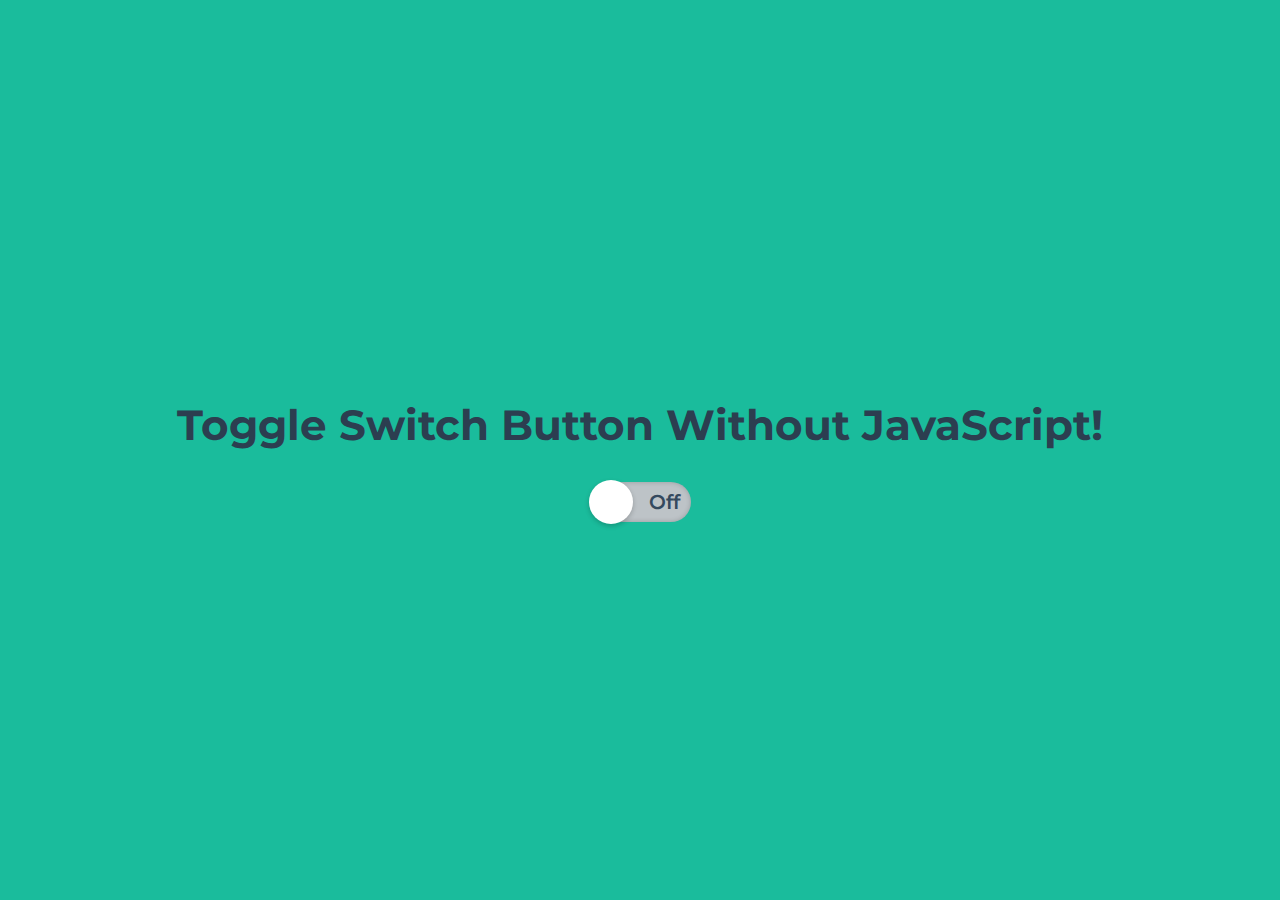
==== commit 8d4cc9c2: "Merge pull request #7 from adittyabasak14/main" ====
--- a/index.html
+++ b/index.html
@@ -1,71 +1,21 @@
 <!DOCTYPE html>
 <html lang="en">
 <head>
-    <meta charset="UTF-8">
-    <meta http-equiv="X-UA-Compatible" content="IE=edge">
-    <meta name="viewport" content="width=device-width, initial-scale=1.0">
-    <title>Document</title>
-    <!-- custom css -->
-	<link href="style.css" rel="stylesheet">
+  <meta charset="UTF-8">
+  <meta name="viewport" content="width=device-width, initial-scale=1.0">
+  <meta http-equiv="X-UA-Compatible" content="ie=edge">
+  <title>Toggle Switch Button</title>
+  <link href="https://fonts.googleapis.com/css?family=Montserrat:400,600,700" rel="stylesheet">
+  <link rel="stylesheet" href="style.css">
 </head>
 <body>
-    <body>
-        <div class="container">
-            <div class="iphone-shadow"></div>
-    
-            <div class="iphone-body">
-                <div class="back-glass"></div>
-                <div class="camera">
-                    <div class="camera-firstColumn">
-            
-                        <div class="c1 center">
-                            <div class="c11 center">
-                                <div class="c1-lens"></div>
-                                    <div class="lens-dot-right"></div>
-                                    <div class="lens-dot-left"></div>
-                            </div>
-                        </div>
-            
-                        <div class="c1 center">
-                            <div class="c11 center">
-                                <div class="c2-c3-lens"></div>
-                                    <div class="lens-dot-right"></div>
-                                    <div class="lens-dot-left"></div>
-                            </div>
-                        </div>
-                        
-                    </div>
-                    <div class="camera-secondColumn">
-                        <div class="secondColumn-container">
-            
-                            <div class="c22"></div>
-            
-                            <div class="c12 center">
-                                <div class="c11 center">
-                                    <div class="c2-c3-lens"></div>
-                                    <div class="lens-dot-right"></div>
-                                    <div class="lens-dot-left"></div>
-                                </div>
-                            </div>
-                            <div class="speaker"></div>
-                            <div class="c2"></div>
-                        </div>
-                    </div>
-                </div>
-                <div class="powerb button"></div>
-                <div class="volume-up button"></div>
-                <div class="volume-down button"></div>
-                <h1 class="name">Adittya Basak</h1>
-                <div class="silentkey button"></div>
-    
-                <div class="logo-container">
-                    <svg class="logo" xmlns="http://www.w3.org/2000/svg" width="24" height="24" viewBox="0 0 24 24" fill="white"><path d="M22 17.607c-.786 2.28-3.139 6.317-5.563 6.361-1.608.031-2.125-.953-3.963-.953-1.837 0-2.412.923-3.932.983-2.572.099-6.542-5.827-6.542-10.995 0-4.747 3.308-7.1 6.198-7.143 1.55-.028 3.014 1.045 3.959 1.045.949 0 2.727-1.29 4.596-1.101.782.033 2.979.315 4.389 2.377-3.741 2.442-3.158 7.549.858 9.426zm-5.222-17.607c-2.826.114-5.132 3.079-4.81 5.531 2.612.203 5.118-2.725 4.81-5.531z"/></svg>
-                
-                    
-                </div>
-                
-            </div>
-        </div>
-    </body>
+  <div class="toggleBox">
+    <h1>Toggle Switch Button Without JavaScript!</h1>
+    <div class="toggle">
+      <input type="checkbox">
+      <label for="" class="onbtn">On</label>
+      <label for="" class="ofbtn">Off</label>
+    </div>
+  </div>
 </body>
-</html>+</html>
--- a/style.css
+++ b/style.css
@@ -1,327 +1,76 @@
 body {
-    box-sizing: border-box;
-    height: 100vh;
-    display: flex;
-    align-items: center;
-    justify-content: center;
+  margin: 0;
+  padding: 0;
+  font-family: 'Montserrat', sans-serif;
+  background: #1abc9c;
+  display: grid;
+  align-items: center;
+  height: 100vh;
+  text-align: center;
 }
 
-.container {
-    position: relative;
-    padding: 50px;
-    transform: scale(0.3);
+h1 {
+  font-size: 42px;
+  color: #2c3e50;
 }
 
-/* iphone body */
-.iphone-body {
-    position: relative;
-    width: 600px;
-    height: 1200px;
-    border-radius: 80px;
-    border: 3px solid rgba(11, 11, 26, 0.553);
-    outline: 0.5px solid rgba(255, 248, 248, 0.711);
-
-    box-shadow: 0 0 15px rgba(155, 154, 154, 0.864),
-        inset 0 0 5px rgba(44, 38, 38, 0.584);
-
-    background-image: linear-gradient(45deg, rgba(61, 140, 218, 0.878), rgba(108, 201, 255, 0.922));
+input[type="checkbox"] {
+  position: relative;
+  width: 100px;
+  height: 40px;
+  background: #bdc3c7;
+  -webkit-appearance: none;
+  border-radius: 20px;
+  outline: none;
+  transition: .4s;
+  box-shadow: inset 0 0 5px rgba(0, 0, 0, 0.2);
+  cursor: pointer;
 }
 
-/* glass effect */
-.back-glass {
-    position: absolute;
-    width: 100%;
-    height: 100%;
-    border-radius: inherit;
-    background-image: linear-gradient(45deg, rgba(61, 140, 218, 0.878), rgba(108, 201, 255, 0.922));
-    filter: blur(10px);
-    opacity: 0.6;
+input:checked[type="checkbox"] {
+  background: #3498db;
 }
 
-.camera {
-    position: relative;
-    width: 280px;
-    height: 280px;
-
-    margin-top: 25px;
-    margin-left: 30px;
-    padding: 15px;
-    border-radius: 70px;
-
-    display: grid;
-    grid-template-columns: 150px 150px;
-    background-image: linear-gradient(45deg, rgba(51, 139, 226, 0.878), rgba(108, 201, 255, 0.922));
-
-
-    box-shadow: 10px -10px 10px rgba(33, 31, 31, 0.103),
-        /* outside shadow left down*/
-        inset -5px 0px 5px rgba(153, 211, 255, 0.399),
-        /*inside shadow left down*/
-        -10px 10px 5px rgba(29, 58, 75, 0.153);
-    /*outside shadow right top*/
-    border: 2px solid rgba(39, 27, 27, 0.151);
+input[type="checkbox"]::before {
+  z-index: 2;
+  position: absolute;
+  content: "";
+  left: 0;
+  width: 40px;
+  height: 40px;
+  background: #fff;
+  border-radius: 50%;
+  transform: scale(1.1);
+  box-shadow: 0 2px 5px rgba(0, 0, 0, 0.2);
+  transition: .4s;
 }
 
-.camera::after {
-    content: "";
-    position: absolute;
-    width: 100%;
-    height: 100%;
-    border-radius: inherit;
-    z-index: -1;
-    top: 5px;
-    right: 5px;
-    border: 0.5px solid black;
-    box-shadow: 0 0 20px black;
-    opacity: 0.3;
+input:checked[type="checkbox"]::before {
+  left: 60px;
 }
 
-/* center the first column in the camera */
-.center {
-    display: flex;
-    align-items: center;
-    justify-content: center;
+.toggle {
+  position: relative;
+  display: inline;
 }
 
-.speaker {
-    position: absolute;
-    width: 8px;
-    height: 8px;
-    top: 77%;
-    right: 22px;
-    border-radius: 50%;
-    background-image: linear-gradient(to right, #e3e3e37d, #141111ea, #141111ea, #141111ea, #141111ea, #141111ea, #141111ea, #343434, #e3e3e37d);
-    box-shadow: 0 0 5px #e3e3e38b;
+label {
+  position: absolute;
+  color: #fff;
+  font-weight: 600;
+  font-size: 20px;
+  pointer-events: none;
 }
 
-.c1,
-.c12 {
-    width: 130px;
-    height: 130px;
-    background-image: linear-gradient(150deg, rgba(5, 44, 82, 0.841), rgb(44, 178, 255));
-    border-radius: 50%;
-    outline: 1px solid rgba(0, 0, 0, 0.381);
-    filter: blur(0.2px);
-    box-shadow: 0 0 5px rgba(0, 0, 0, 0.684),
-        0 0 10px rgba(0, 0, 0, 0.418);
+.onbtn {
+  bottom: 15px;
+  left: 15px;
 }
 
-.c12 {
-    background-image: linear-gradient(300deg, rgba(5, 44, 82, 0.841), rgb(44, 178, 255));
+.ofbtn {
+  bottom: 15px;
+  right: 14px;
+  color: #34495e;
 }
 
-.c2 {
-    width: 55px;
-    height: 55px;
-    background-image: linear-gradient(33deg,
-            rgba(20, 17, 17, 0.918),
-            rgb(52, 52, 52));
-    border-radius: 50%;
-    box-shadow: 0 0 5px rgba(0, 0, 0, 0.505);
-}
-
-.c22 {
-    width: 55px;
-    height: 55px;
-    background-image: radial-gradient(rgba(253, 255, 238, 0.918),
-            rgba(245 245 245 / 92%),
-            rgba(248, 255, 230, 0.86),
-            rgba(235, 251, 183, 0.652),
-            transparent,
-            rgba(252, 255, 226, 0.841));
-    border-radius: 50%;
-    box-shadow: 0 0 5px rgba(0, 0, 0, 0.505);
-}
-
-.camera-firstColumn {
-    display: flex;
-    flex-direction: column;
-    align-items: start;
-    justify-content: space-between;
-}
-
-.camera-secondColumn {
-    display: flex;
-    flex-direction: column;
-    align-items: start;
-    justify-content: center;
-}
-
-.secondColumn-container {
-    display: flex;
-    flex-direction: column;
-    align-items: center;
-    justify-content: space-between;
-    gap: 20px;
-}
-
-.c11 {
-    position: relative;
-    width: 90%;
-    height: 90%;
-    border-radius: inherit;
-    background-image: radial-gradient(#1b283611, #1b2836ca, rgba(0, 0, 0, 0.758), rgba(0, 0, 0, 0.688), rgba(0, 0, 0, 0.942));
-    box-shadow: inset 0 0 10px rgba(0, 0, 0, 0.633),
-        0 0 3px rgba(255, 255, 255, 0.526);
-}
-
-.c1-lens {
-    position: relative;
-    width: 20%;
-    height: 20%;
-    border-radius: inherit;
-    background-color: rgba(22, 11, 11, 0.893);
-    filter: blur(1px);
-    box-shadow: 0 0 5px rgba(255, 255, 255, 0.353);
-    overflow: hidden;
-    transform: rotate(70deg);
-}
-
-.c1-lens::after {
-    content: "";
-    position: absolute;
-    width: 100%;
-    height: 50%;
-    z-index: 99;
-    background-image: linear-gradient(#3a98f0aa, #53acff8d, transparent, black);
-    /*color start from right */
-}
-
-.c1-lens::before {
-    content: "";
-    position: absolute;
-    width: 100%;
-    height: 50%;
-    z-index: 99;
-    bottom: 0;
-    right: 0;
-    background-image: linear-gradient(black, transparent, #7dff883a, #f3ff0a57);
-    /*color start from left  */
-}
-
-.c2-c3-lens {
-    position: relative;
-    width: 30%;
-    height: 30%;
-    border-radius: inherit;
-    background-color: rgba(22, 11, 11, 0.893);
-    filter: blur(1px);
-    box-shadow: 0 0 5px rgba(255, 255, 255, 0.353);
-    overflow: hidden;
-    transform: rotate(90deg);
-}
-
-.c2-c3-lens::after {
-    content: "";
-    position: absolute;
-    width: 100%;
-    height: 50%;
-    z-index: 99;
-    background-image: linear-gradient(#3a98f0aa, #53acff8d, transparent, black);
-    /*color start from right */
-}
-
-.c2-c3-lens::before {
-    content: "";
-    position: absolute;
-    width: 100%;
-    height: 50%;
-    z-index: 99;
-    bottom: 0;
-    right: 0;
-    background-image: linear-gradient(black, transparent, #7dff883a, #f3ff0a57);
-    /*color start from left  */
-}
-
-.lens-dot-right {
-    position: absolute;
-    width: 8%;
-    height: 8%;
-    border-radius: 50%;
-    top: 50%;
-    left: 52%;
-    z-index: 9999999;
-    background-image: linear-gradient(90deg, transparent, #bee1fe71, #88c2f869);
-}
-
-.lens-dot-left {
-    position: absolute;
-    width: 8%;
-    height: 8%;
-    border-radius: 50%;
-    top: 40%;
-    left: 40%;
-    z-index: 99999999;
-    background-image: linear-gradient(90deg, #f3ff0a57, #205a2561);
-    box-shadow: 0 0 10px #ffffffaa;
-}
-
-.button {
-    position: absolute;
-    width: 6px;
-    background-image: linear-gradient(to right, #2b6eb1e0, #2b88beeb, #15518de0);
-    border-radius: 0 5px 5px 0;
-}
-
-.powerb {
-    height: 120px;
-    left: -11px;
-    top: 32%;
-    border-radius: 5px 0 0 5px;
-}
-
-.volume-up {
-    right: -11px;
-    top: 28%;
-    height: 80px;
-}
-
-.volume-down {
-    right: -11px;
-    top: 36%;
-    height: 80px;
-}
-
-.silentkey {
-    right: -11px;
-    top: 20%;
-    height: 50px;
-}
-
-.logo {
-    position: absolute;
-    width: 135px;
-    height: 135px;
-    opacity: 0.8;
-
-    top: 50%;
-    left: 50%;
-    transform: translate(-50%, -50%);
-}
-
-.iphone-shadow {
-    position: absolute;
-    width: 110%;
-    height: 30px;
-    border-radius: 100%;
-
-    bottom: 1px;
-    left: -30px;
-
-    transform: rotateX(30deg);
-    transform: rotateY(30deg);
-
-    background-image: linear-gradient(to top, rgba(35, 40, 34, 0.096), rgba(5, 16, 35, 0.367));
-    filter: blur(20px);
-    z-index: -1;
-}
-
-
-.name {
-    position: relative;
-    top: 26%;
-    left: 29%;
-    color: black;
-    font: normal normal normal 41px Poppins;
-    font-family: cursive;
-}+/*# sourceMappingURL=sass-autocompile.output.a30edd3f-1caa-4134-8ed9-b63cb5275866.css.map */
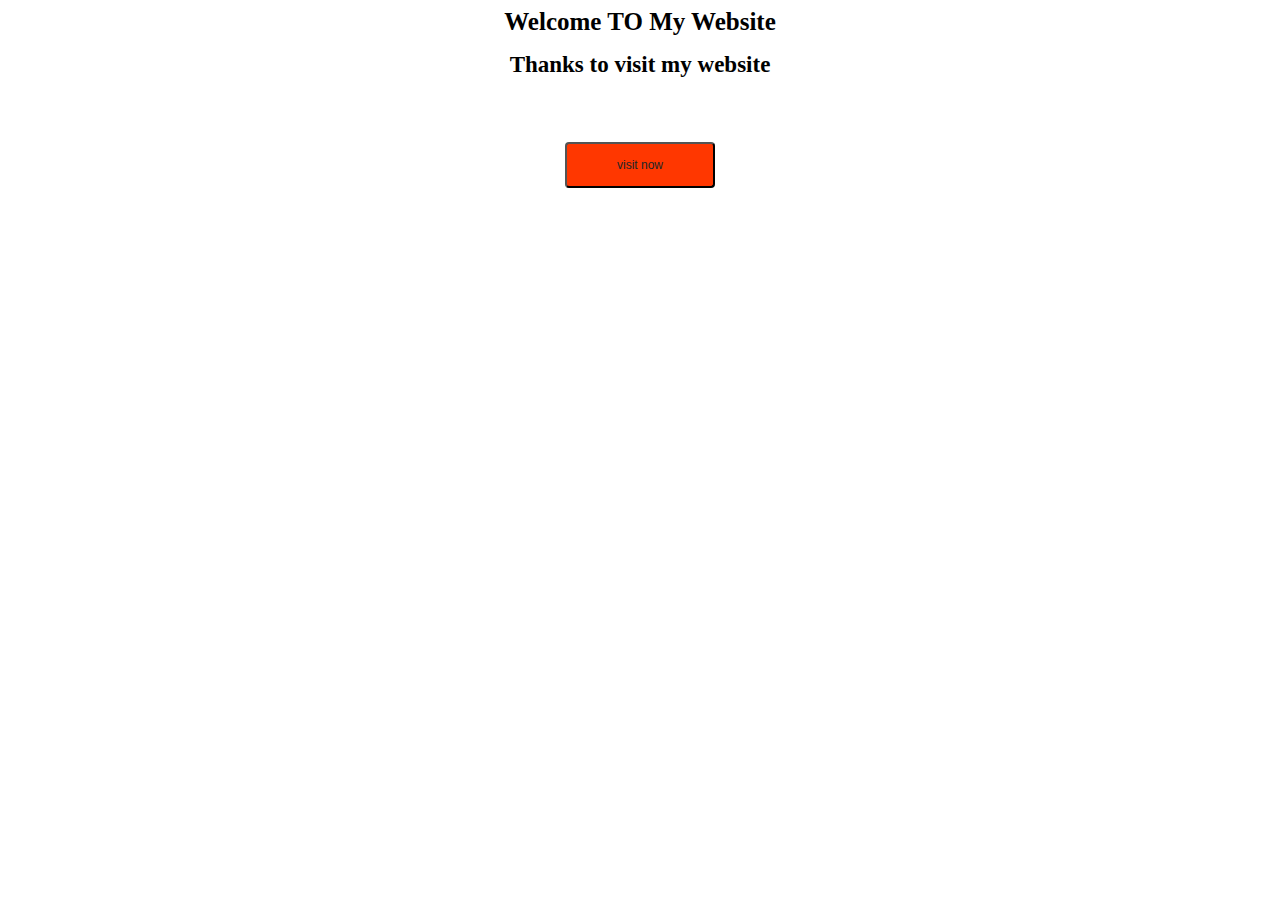
==== commit 440d2a47: "new changes" ====
--- a/index.html
+++ b/index.html
@@ -1,21 +1,49 @@
 <!DOCTYPE html>
 <html lang="en">
+
+
 <head>
-  <meta charset="UTF-8">
-  <meta name="viewport" content="width=device-width, initial-scale=1.0">
-  <meta http-equiv="X-UA-Compatible" content="ie=edge">
-  <title>Toggle Switch Button</title>
-  <link href="https://fonts.googleapis.com/css?family=Montserrat:400,600,700" rel="stylesheet">
-  <link rel="stylesheet" href="style.css">
+    <title>
+        Adittya Basak
+    </title>
+    <meta charset="utf-8">
+    <meta name="viewport" content="width=device-width, initial-scale=1.0">
+    <link rel="icon" type="image/x-icon" href="images/Ellipse 373.png">
+
+
+    <!------ Google Fonts ---------->
+    <link rel="preconnect" href="https://fonts.googleapis.com">
+    <link rel="preconnect" href="https://fonts.gstatic.com" crossorigin>
+    <link
+        href="https://fonts.googleapis.com/css2?family=Montserrat:wght@400;500;600;700&family=Roboto:wght@400;500;600;700&family=Work+Sans:wght@400;500;600;700&display=swap"
+        rel="stylesheet">
+    <!------ Google Fonts ---------->
+    <!------ Script ---------->
+    <script src="https://ajax.googleapis.com/ajax/libs/jquery/3.6.0/jquery.min.js"></script>
+    <script src="index.js"></script>
+    <!------ ENDS: Script ---------->
+
+
+    <!-- CSS -->
+    <link rel="stylesheet" href="style.css">
+
 </head>
+
 <body>
-  <div class="toggleBox">
-    <h1>Toggle Switch Button Without JavaScript!</h1>
-    <div class="toggle">
-      <input type="checkbox">
-      <label for="" class="onbtn">On</label>
-      <label for="" class="ofbtn">Off</label>
+    <header>
+        <div class="site-header">Welcome TO My Website</div>
+    </header>
+
+    <div class="site-body">Thanks to visit my website</div>
+    <div class="visit-btnbox">
+        <button class="visit-btn" id="visit-now">visit now</button>
     </div>
-  </div>
+    <!-- visit-site -->
+    <div class="prosses-box" id="work-prosses">
+        <div class="prosses">Sorry Work in prosses</div>
+        <div class="ok-btn-class">
+        <button class="ok-btn" id="ok">ok</button>
+        </div>
+    </div>
 </body>
-</html>
+<footer></footer>
--- a/style.css
+++ b/style.css
@@ -1,76 +1,89 @@
 body {
-  margin: 0;
-  padding: 0;
-  font-family: 'Montserrat', sans-serif;
-  background: #1abc9c;
-  display: grid;
-  align-items: center;
-  height: 100vh;
-  text-align: center;
+    background-image: url("images/background.png");
 }
 
-h1 {
-  font-size: 42px;
-  color: #2c3e50;
+.site-header {
+    display: flex;
+    justify-content: center;
+    font: normal normal normal 25px Poppins;
+    letter-spacing: 0px;
+    color: #000000;
+    font-weight: 600;
 }
 
-input[type="checkbox"] {
-  position: relative;
-  width: 100px;
-  height: 40px;
-  background: #bdc3c7;
-  -webkit-appearance: none;
-  border-radius: 20px;
-  outline: none;
-  transition: .4s;
-  box-shadow: inset 0 0 5px rgba(0, 0, 0, 0.2);
-  cursor: pointer;
+.site-body {
+    margin-top: 1rem;
+    display: flex;
+    justify-content: center;
+    font: normal normal normal 23px Poppins;
+    letter-spacing: 0px;
+    color: #000000;
+    font-weight: 600;
 }
 
-input:checked[type="checkbox"] {
-  background: #3498db;
+.visit-btnbox {
+    margin-top: 4rem;
+    display: flex;
+    justify-content: center;
 }
 
-input[type="checkbox"]::before {
-  z-index: 2;
-  position: absolute;
-  content: "";
-  left: 0;
-  width: 40px;
-  height: 40px;
-  background: #fff;
-  border-radius: 50%;
-  transform: scale(1.1);
-  box-shadow: 0 2px 5px rgba(0, 0, 0, 0.2);
-  transition: .4s;
+.visit-btn {
+    cursor: pointer;
+    font-weight: 400;
+    color: #212529;
+    text-align: center;
+    vertical-align: middle;
+    -webkit-user-select: none;
+    -moz-user-select: none;
+    -ms-user-select: none;
+    user-select: none;
+    background-color: #ff3700;
+    padding: 12px 50px;
+    font-size: 12px;
+    line-height: 1.5;
+    border-radius: 0.25rem;
+    transition: color .15s ease-in-out, background-color .15s ease-in-out, border-color .15s ease-in-out, box-shadow .15s ease-in-out;
+    -webkit-transition: color .15s ease-in-out, background-color .15s ease-in-out, border-color .15s ease-in-out, box-shadow .15s ease-in-out;
+    -moz-transition: color .15s ease-in-out, background-color .15s ease-in-out, border-color .15s ease-in-out, box-shadow .15s ease-in-out;
+    -ms-transition: color .15s ease-in-out, background-color .15s ease-in-out, border-color .15s ease-in-out, box-shadow .15s ease-in-out;
+    -o-transition: color .15s ease-in-out, background-color .15s ease-in-out, border-color .15s ease-in-out, box-shadow .15s ease-in-out;
 }
 
-input:checked[type="checkbox"]::before {
-  left: 60px;
+.prosses-box {
+    position: fixed;
+    width: 100%;
+    left: 0;
+    right: 0;
+    top: 0;
+    bottom: 0;
+    background-color: rgba(255, 255, 255, 0.7);
+    z-index: 9999;
+    display: none;
 }
 
-.toggle {
-  position: relative;
-  display: inline;
+.prosses {
+    position: relative;
+    top: 50%;
+    margin-top: 1rem;
+    display: flex;
+    justify-content: center;
+    font: normal normal normal 23px Poppins;
 }
-
-label {
-  position: absolute;
-  color: #fff;
-  font-weight: 600;
-  font-size: 20px;
-  pointer-events: none;
+.ok-btn-class{
+    position: relative;
+    top: 50%;
+    margin-top: 4rem;
+    display: flex;
+    justify-content: center;
 }
-
-.onbtn {
-  bottom: 15px;
-  left: 15px;
-}
-
-.ofbtn {
-  bottom: 15px;
-  right: 14px;
-  color: #34495e;
-}
-
-/*# sourceMappingURL=sass-autocompile.output.a30edd3f-1caa-4134-8ed9-b63cb5275866.css.map */
+.ok-btn{
+    cursor: pointer;
+    font-weight: 400;
+    color: #212529;
+    text-align: center;
+    background-color: #ff3700;
+    padding: 12px 50px;
+    font-size: 12px;
+    line-height: 1.5;
+    border-radius: 0.25rem;
+}